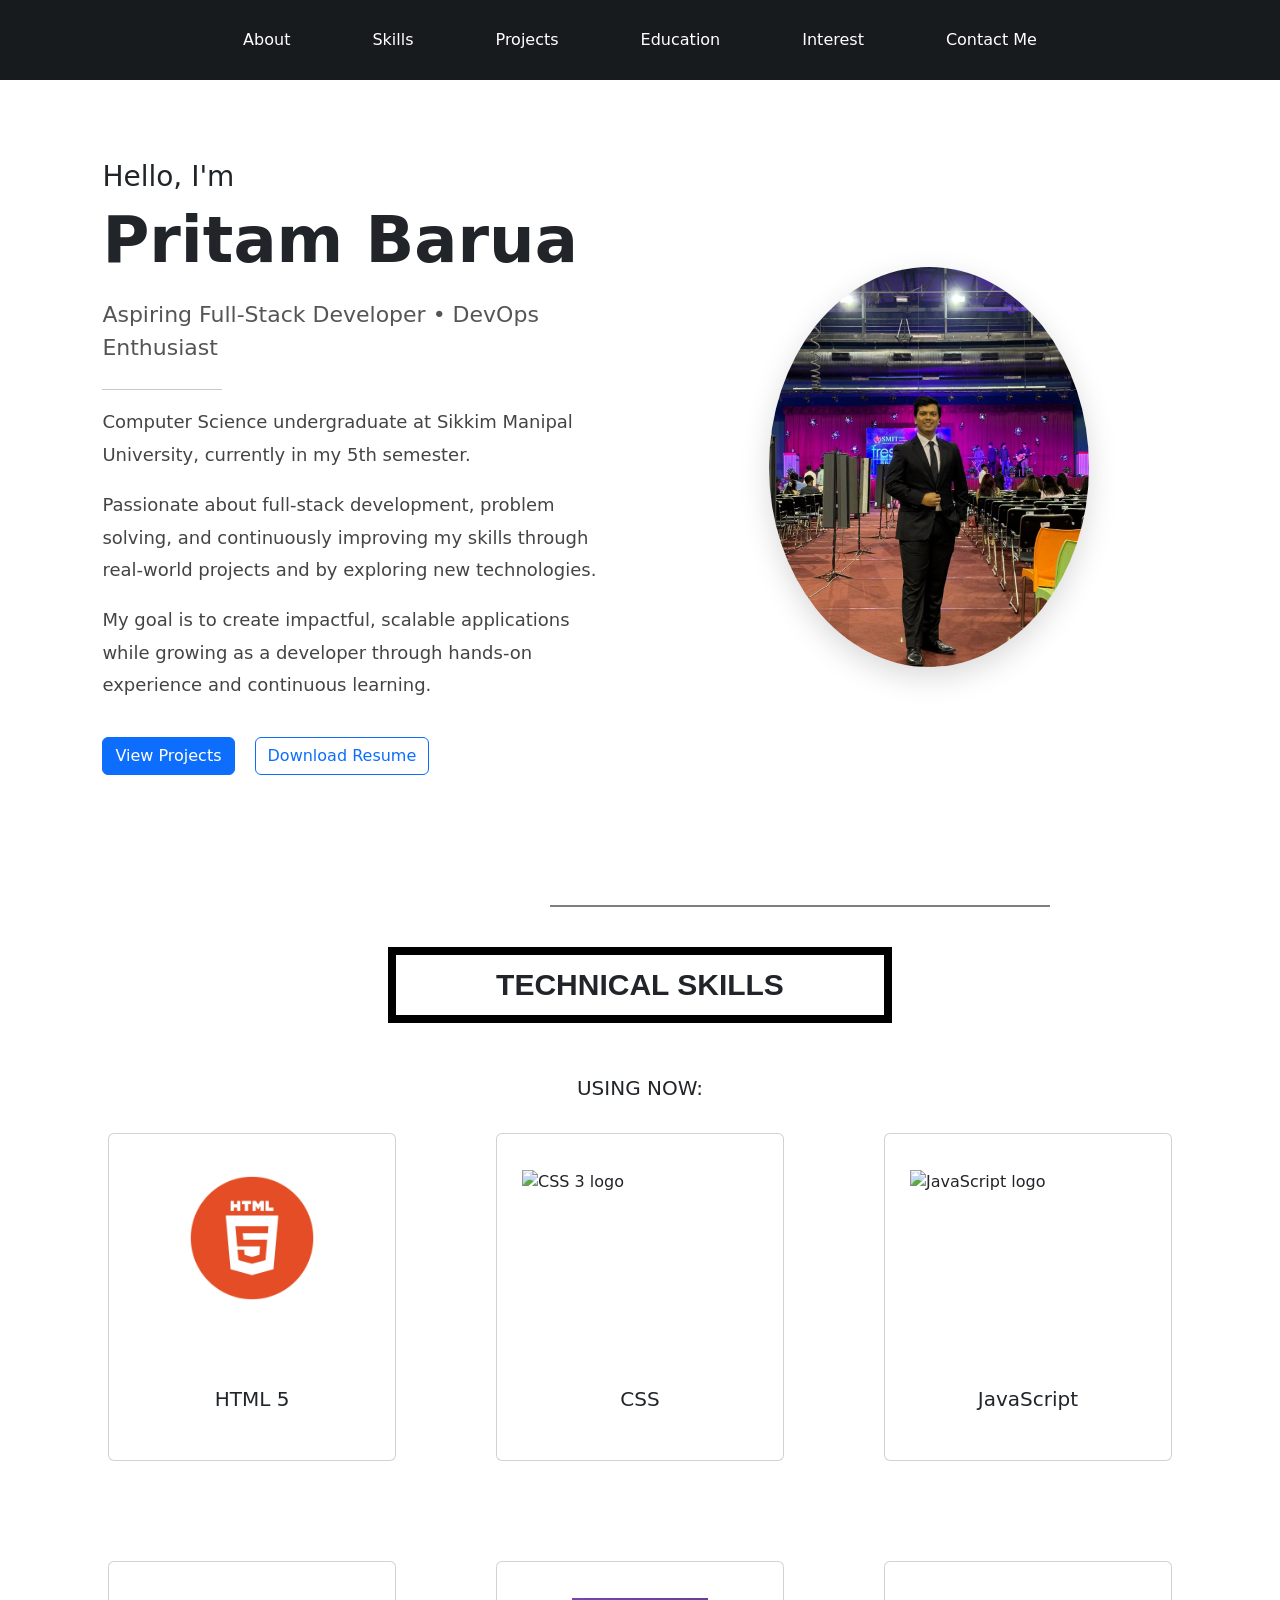
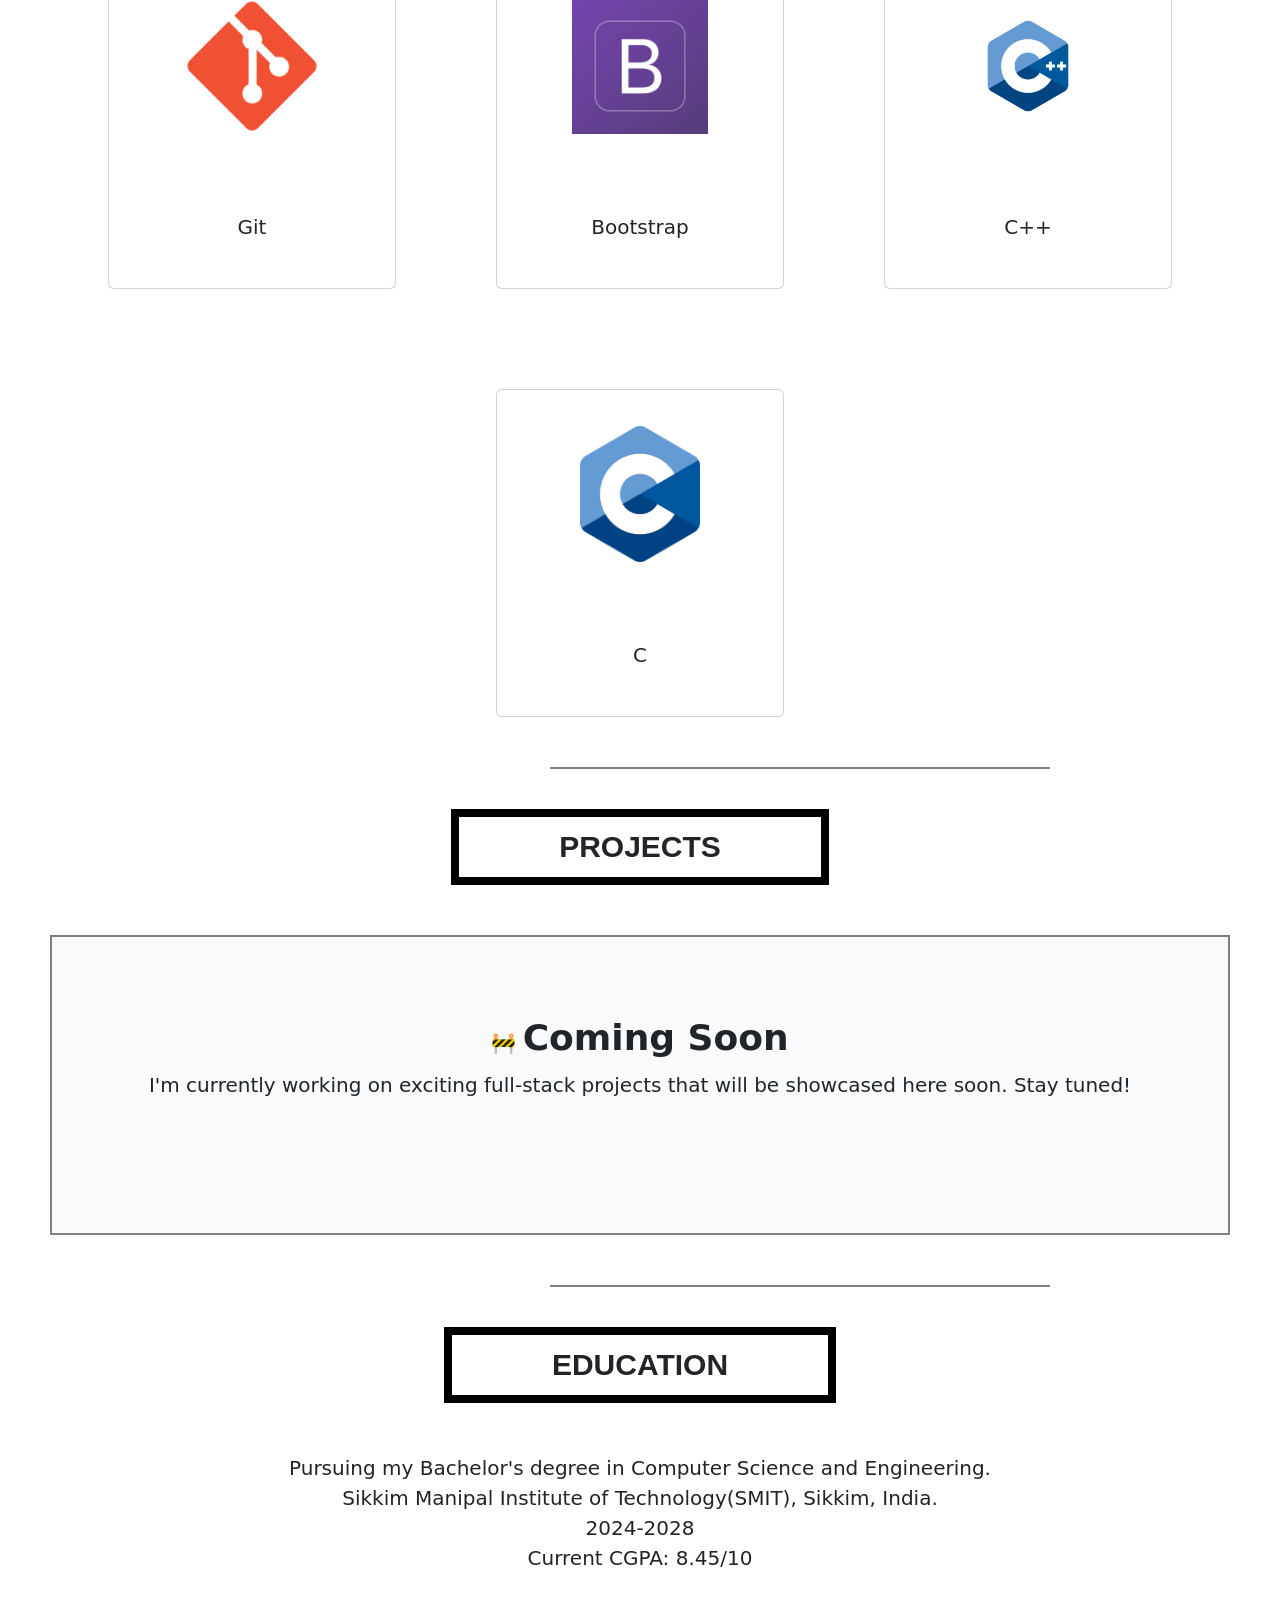
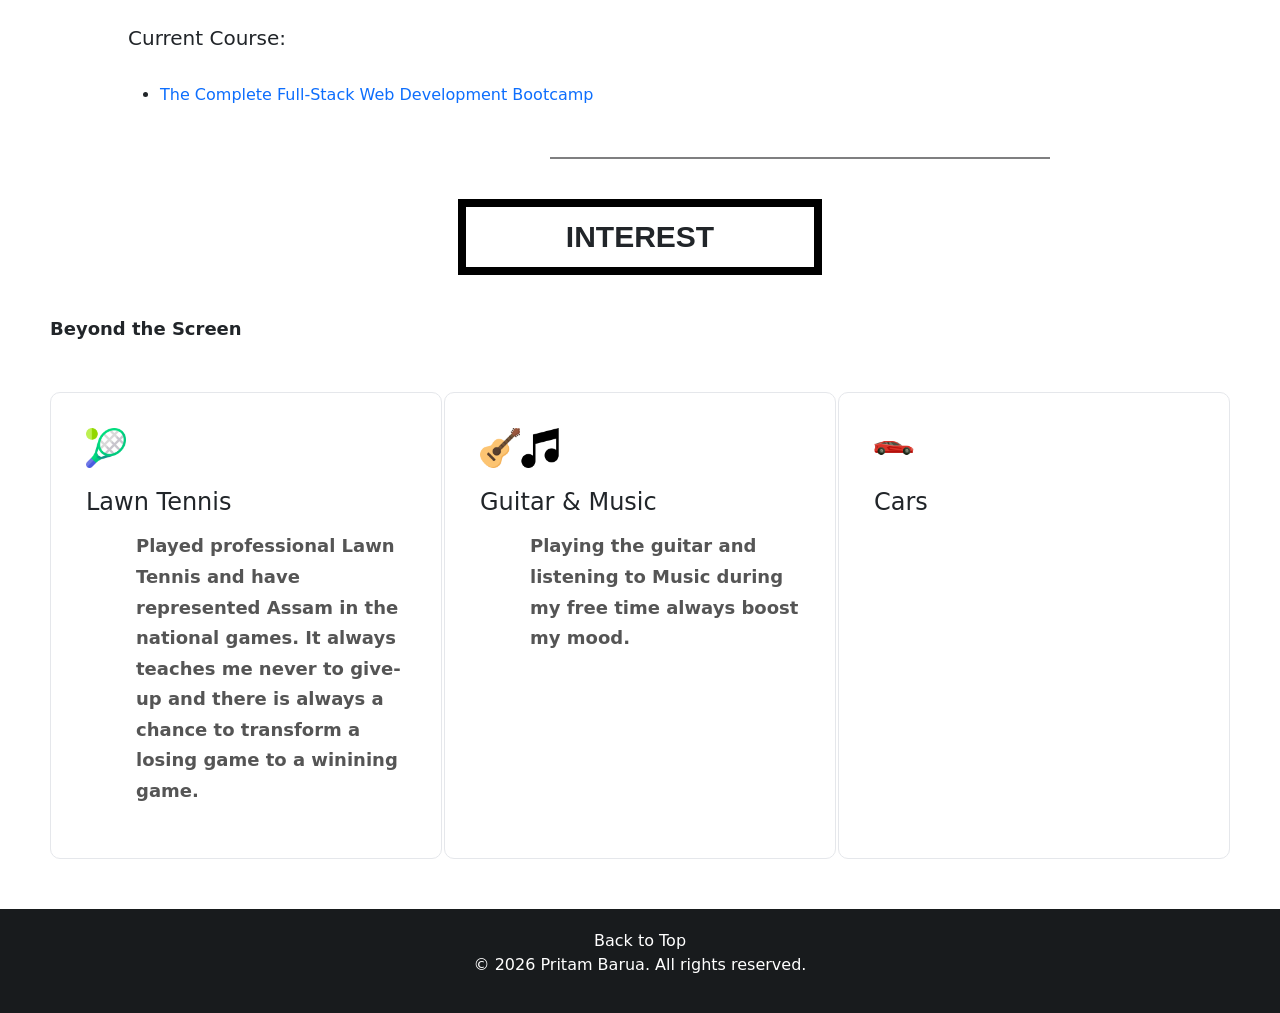
==== index.html @ 22ce8d12 "Add files via upload" ====
<!DOCTYPE html>
<html lang="en">
<head>
    <meta charset="UTF-8">
    <meta name="viewport" content="width=device-width, initial-scale=1.0">
    <title>Portfolio</title>
    <link rel="stylesheet" href="./style.css" />
     <link href="https://cdn.jsdelivr.net/npm/bootstrap@5.3.8/dist/css/bootstrap.min.css" rel="stylesheet" integrity="sha384-sRIl4kxILFvY47J16cr9ZwB07vP4J8+LH7qKQnuqkuIAvNWLzeN8tE5YBujZqJLB" crossorigin="anonymous">
</head>
<body>

    <div>
        <ul class="nav">
            <li class="nav-item">
                <a class="nav-link active" aria-current="page" href="#about">About</a>
            </li>
            <li class="nav-item">
                <a class="nav-link" href="#skills">Skills</a>
            </li>
            <li class="nav-item">
                <a class="nav-link" href="#projects">Projects</a>
            </li>
            <li class="nav-item">
                <a class="nav-link" href="#education">Education</a>
            </li>
            <li class="nav-item">
                <a class="nav-link" href="#connect">Interest</a>
            </li>
            <li class="nav-item">
                <a class="nav-link" href="#connect">Contact Me</a>
            </li>
        </ul>
    </div>
    
    <main>
        <section id="about">

    <div class="about-text">

        <h3>Hello, I'm</h3>

        <h1>Pritam Barua</h1>

        <p class="title">
            Aspiring Full-Stack Developer • DevOps Enthusiast
        </p>

        <hr>

        <p class="about-me">
            Computer Science undergraduate at Sikkim Manipal University,
            currently in my 5th semester.
        </p>

        <p class="about-me">
            Passionate about full-stack development, problem solving, and
            continuously improving my skills through real-world projects and
            by exploring new technologies.
        </p>

        <p class="about-me">
            My goal is to create impactful, scalable applications while growing
            as a developer through hands-on experience and continuous learning.
        </p>

        <div class="buttons">
            <a href="#projects" class="btn btn-primary">View Projects</a>

            <a href="./resume.pdf" class="btn btn-outline-primary" target="_blank">
                Download Resume
            </a>
        </div>

    </div>

    <div class="about-image">
        <img
            src="./IMG-20240831-WA0009.jpg"
            alt="Pritam Barua"
            class="image"
        />
    </div>

</section>

<hr class="hr2" />

<section id="skills">
    <h3>TECHNICAL SKILLS</h3>
    <p>USING NOW:</p>
    <div class="card-container">
        <div class="card" style="width: 18rem;">
            <img src="./logo-2582748_1280.png" class="card-img-top" alt="HTML 5 logo">
        <div class="card-body">
            <p class="card-text">HTML 5</p>
        </div>
        </div>

        <div class="card CSS" style="width: 18rem;">
            <img src="./CSS-Logo-2011.png" class="card-img-top" alt="CSS 3 logo">
        <div class="card-body">
            <p class="card-text">CSS</p>
        </div>
        </div>

        <div class="card" style="width: 18rem;">
            <img src="./Unofficial_JavaScript_logo_2.svg.webp" class="card-img-top" alt="JavaScript logo">
        <div class="card-body">
            <p class="card-text">JavaScript</p>
        </div>
        </div>

        <div class="card" style="width: 18rem;">
            <img src="./Git_icon.svg.webp" class="card-img-top" alt="Git logo">
        <div class="card-body">
            <p class="card-text">Git</p>
        </div>
        </div>

        <div class="card" style="width: 18rem;">
            <img src="./bootstrap-social-logo.png" class="card-img-top" alt="Bootstrap logo">
        <div class="card-body">
            <p class="card-text">Bootstrap</p>
        </div>
        </div>

        <div class="card" style="width: 18rem;">
            <img src="./C++-Logo.wine.png" class="card-img-top" alt="C++ logo">
        <div class="card-body">
            <p class="card-text">C++</p>
        </div>
        </div>
        
        <div class="card" style="width: 18rem;">
            <img src="./C_Logo.png" class="card-img-top" alt="C logo">
        <div class="card-body">
            <p class="card-text">C</p>
        </div>
        </div>
    </div>

    </div>
</section>

<hr class="hr2" />

<section id="projects">
    <h3>PROJECTS</h3>
    <div>
        <p class="coming-soon-text">
    🚧 <span class="coming-soon-title">Coming Soon</span><br>
    I'm currently working on exciting full-stack projects that will be showcased here soon. Stay tuned!
</p>
    </div>
            
</section>

<hr class="hr2" />

<section id="education">
    <h3>EDUCATION</h3>
        <p>Pursuing my Bachelor's degree in Computer Science and Engineering.<br/>
            Sikkim Manipal Institute of Technology(SMIT), Sikkim, India.<br/>
            2024-2028
            <br/>
            Current CGPA: 8.45/10
            </p>
    <div class="courses">
        <p>Current Course:</p>
    <ul>
        <li>
            <a href="https://www.udemy.com/share/101qYw3@6eVlmGWWaCOm3hpjkgnhPWy4SkP2SL-bn17D77a2O7j3T0GFAXAUr1m-60wmi2QVLg==/" target="_blank">
                The Complete Full-Stack Web Development Bootcamp
            </a>
        </li>
    </ul>
</div>
</section>

<hr class="hr2" />

<section id="interest">
            <h3>INTEREST</h3>
            <p>Beyond the Screen</p>
           <section id="interests">

    <div class="interest-grid">

        <div class="interest-card">
            <img src="./tennis.png" alt="Lawn Tennis">
            <h4>Lawn Tennis<h4>
            <p>
                Played professional Lawn Tennis and have represented Assam in the national games.
                It always teaches me never to give-up and there is always a chance to transform a losing game to a winining game.
            </p>
        </div>

        <div class="interest-card">
            <img src="./guitar.png " alt="Guitar"><img src="./musical-note.png" alt="music">
            <h4>Guitar & Music</h4>
            <p>
                Playing the guitar and listening to Music during my free time always boost my mood.
            </p>
        </div>

        <div class="interest-card">
            <img src="./sport-car.png" alt="Cars">
            <h4>Cars</h4>
            <p>
                
            </p>
        </div>
    </div>
</section> 

        <!-- section id="connect">
            <h3>Connect</h3>
            <p>Add your social links or contact details here.</p>
        </section> -->
</main>

<footer>
    <a class="nav-link active" aria-current="page" href="#about">Back to Top</a>
    <p>&copy; 2026 Pritam Barua. All rights reserved.</p>
</footer>
</body>
</html>
---- style.css ----
.nav{
    display:flex;
    justify-content:center;
    gap:50px;
    padding:20px 0;
    background:#181b1d;
}

a{
    color: white;
}

body{
    font-family: "Inter", sans-serif;
    background:#e6ecf3;
}

#about{
    display:flex;
    justify-content:space-between;
    align-items:center;
    gap:80px;
    padding:80px 8%;
}

.nav .nav-link,
.nav .nav-link.active,
.nav .nav-link:hover{
    color: #fff !important;
}

.about-text{
    flex:1;
}

.about-text h2{
    font-size:42px;
    font-weight:400;
    margin-bottom:0;
}

.about-text h1{
    font-size:64px;
    font-weight:700;
    margin-bottom:20px;
}

.title{
    font-size:22px;
    color:#555;
    margin-bottom:25px;
}

.about-me{
    font-size:18px;
    line-height:1.8;
    color:#444;
    max-width:650px;
    margin-bottom:18px;
}

hr{
    width:120px;
    border:2px solid #0d6efd;
    opacity:1;
    margin-bottom:30px;
}

.about-image{
    flex:1;
    display:flex;
    justify-content:center;
    height: 400px;
    width: 400px;
}

.image{
    width:320px;
    aspect-ratio:1;
    border-radius:50%;
    object-fit:cover;
    box-shadow:0 10px 30px rgba(0,0,0,.15);
}

.buttons{
    margin-top:35px;
    display:flex;
    gap:20px;
}

html{
    scroll-behavior:smooth;
}

.card-container{
    display: flex;
    flex-wrap: wrap;
    gap: 100px;
    height: auto;
    justify-content: center;
    align-items: flex-start;
    border: none;
}

.card-text{
    justify-content: center;
    text-align: center;
    
}

#skills H3{
    display: block;
    width: fit-content;
    margin: 40px auto;
    padding: 12px 100px;
    text-align: center;
    font-weight: bold;
    font-size: 30px;
    border: 8px solid black;
    font-family: "Inter", sans-serif;
}

#skills p{
    text-align: center;
    font-size: 20px;
    margin-bottom: 30px;
    margin-top: 50px;
}

.card .card-img-top{
    width: 260px;
    height: 160px;
    object-fit: contain;
    display: block;
    margin: 24px auto 0;
    padding: 12px;
    box-sizing: border-box;
    background: #fff;
}

.hr2{
    width:500px;
    border:1px solid #000103;
    opacity:0.5;
    margin-bottom:30px;
    margin-left: 550px;
    margin-top: 50px
}

#projects H3{
     display: block;
    width: fit-content;
    margin: 40px auto;
    padding: 12px 100px;
    text-align: center;
    font-weight: bold;
    font-size: 30px;
    border: 8px solid black;
    font-family: "Inter", sans-serif;
}

#projects div{
    border: 2px solid grey;
    height: 300px;
    margin: 50px;
    background-color: #F8FAFC ;
}

.coming-soon-text{
    font-size: 20px;
    text-align: center;
    line-height: 1.7;
    margin-top: 70px;
}

.coming-soon-title{
    font-size: 36px;
    font-weight: 700;
    margin-bottom: 20px;
}

#education H3{
    display: block;
    width: fit-content;
    margin: 40px auto;
    padding: 12px 100px;
    text-align: center;
    font-weight: bold;
    font-size: 30px;
    border: 8px solid black;
    font-family: "Inter", sans-serif;
}

#education p{
    text-align: center;
    font-size: 20px;
    margin-bottom: 30px;
    margin-top: 50px;
}

#education .courses>p{
    text-align: left;
    font-size: 20px;
    margin-bottom: 30px;
    margin-top: 50px;
}

#education >.courses{
    text-align: left;
    margin-left: 10%;
}

.courses a{
    text-decoration: none;
    color: #0d6efd;
}

.courses a:hover{
    text-decoration: underline;
}

footer{
    text-align: center;
    padding: 20px 0;
    background: #181b1d;
    color: white;
}

#interest H3{
    display: block;
    width: fit-content;
    margin: 40px auto;
    padding: 12px 100px;
    text-align: center;
    font-weight: bold;
    font-size: 30px;
    border: 8px solid black;
    font-family: "Inter", sans-serif;
}

#interest p{
    text-align: left;
    margin-left: 50px;;
    font-size: large;
    font-weight: bold;
}
.interest-grid{

    display:grid;

    grid-template-columns:repeat(3,1fr);

    gap:2px;

    margin: 50px 50px;

}

.interest-card{

    padding:35px;

    border:1px solid #e5e7eb;

    transition:.3s;

    background:white;
    border-radius: 10px;

}

.interest-card:hover{

    transform:translateY(-5px);

    box-shadow:0 10px 25px rgba(0,0,0,.08);

}

.interest-card img{

    width:40px;

    height:40px;

    margin-bottom:20px;

}

.interest-card h4{

    font-size:24px;

    margin-bottom:15px;

}

.interest-card p{

    line-height:1.7;
    color:#555;
    margin-left: ;

}

footer a:hover{
    text-decoration: underline;
}

.arrow{
    width:40px;
    height:20px;
    margin-bottom:20px;
    color: white
}
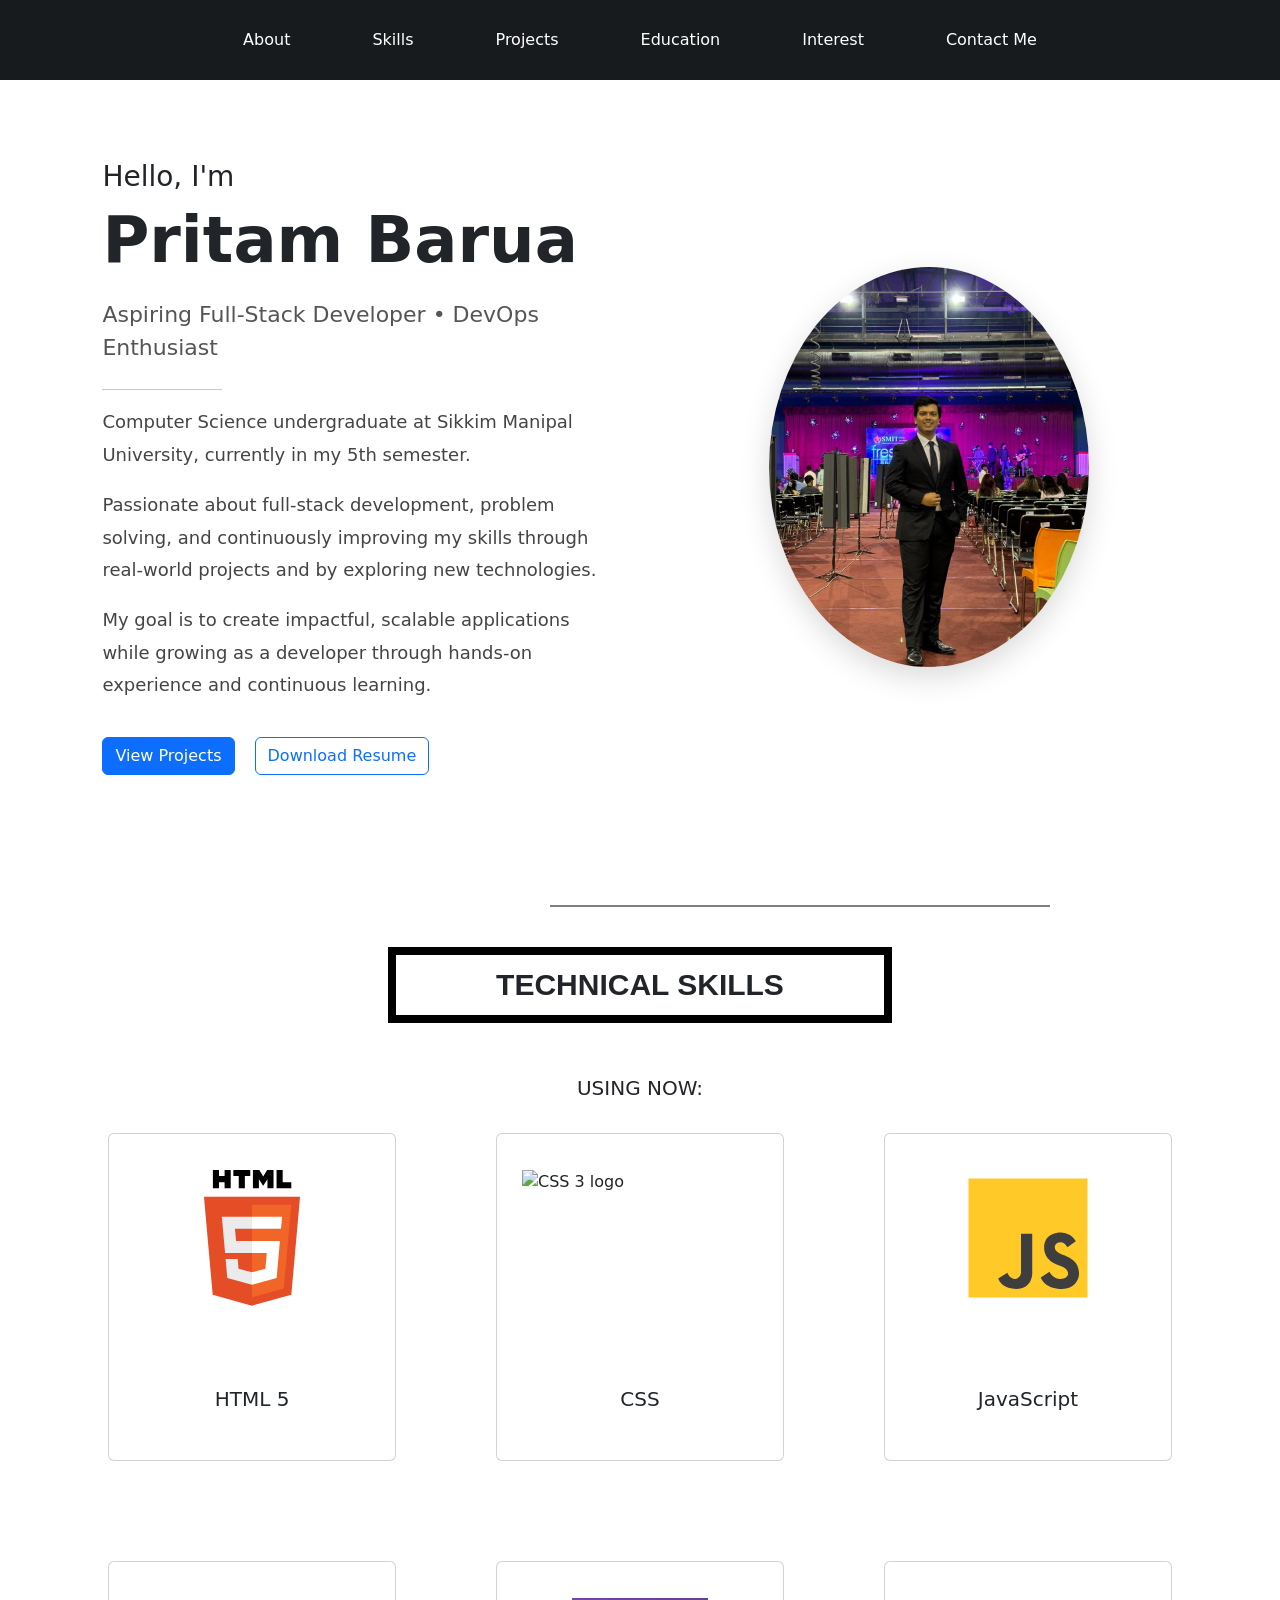
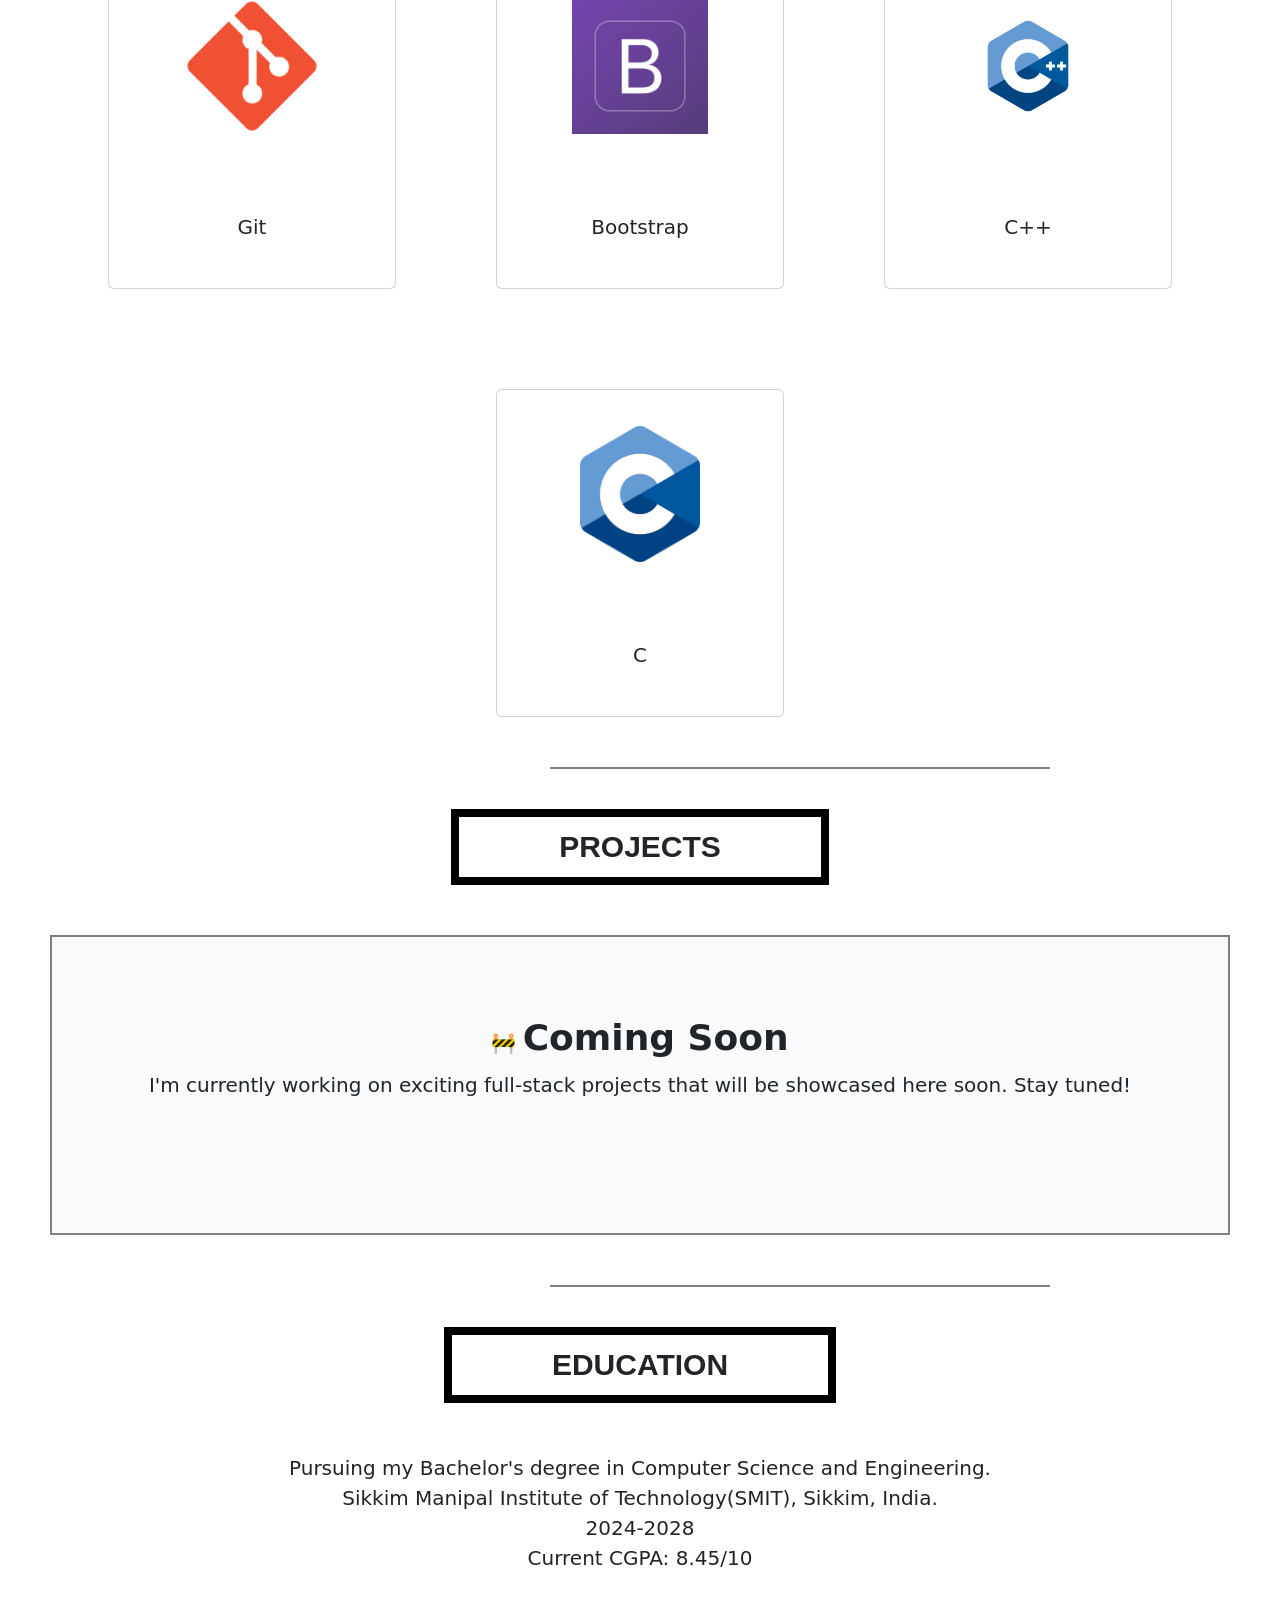
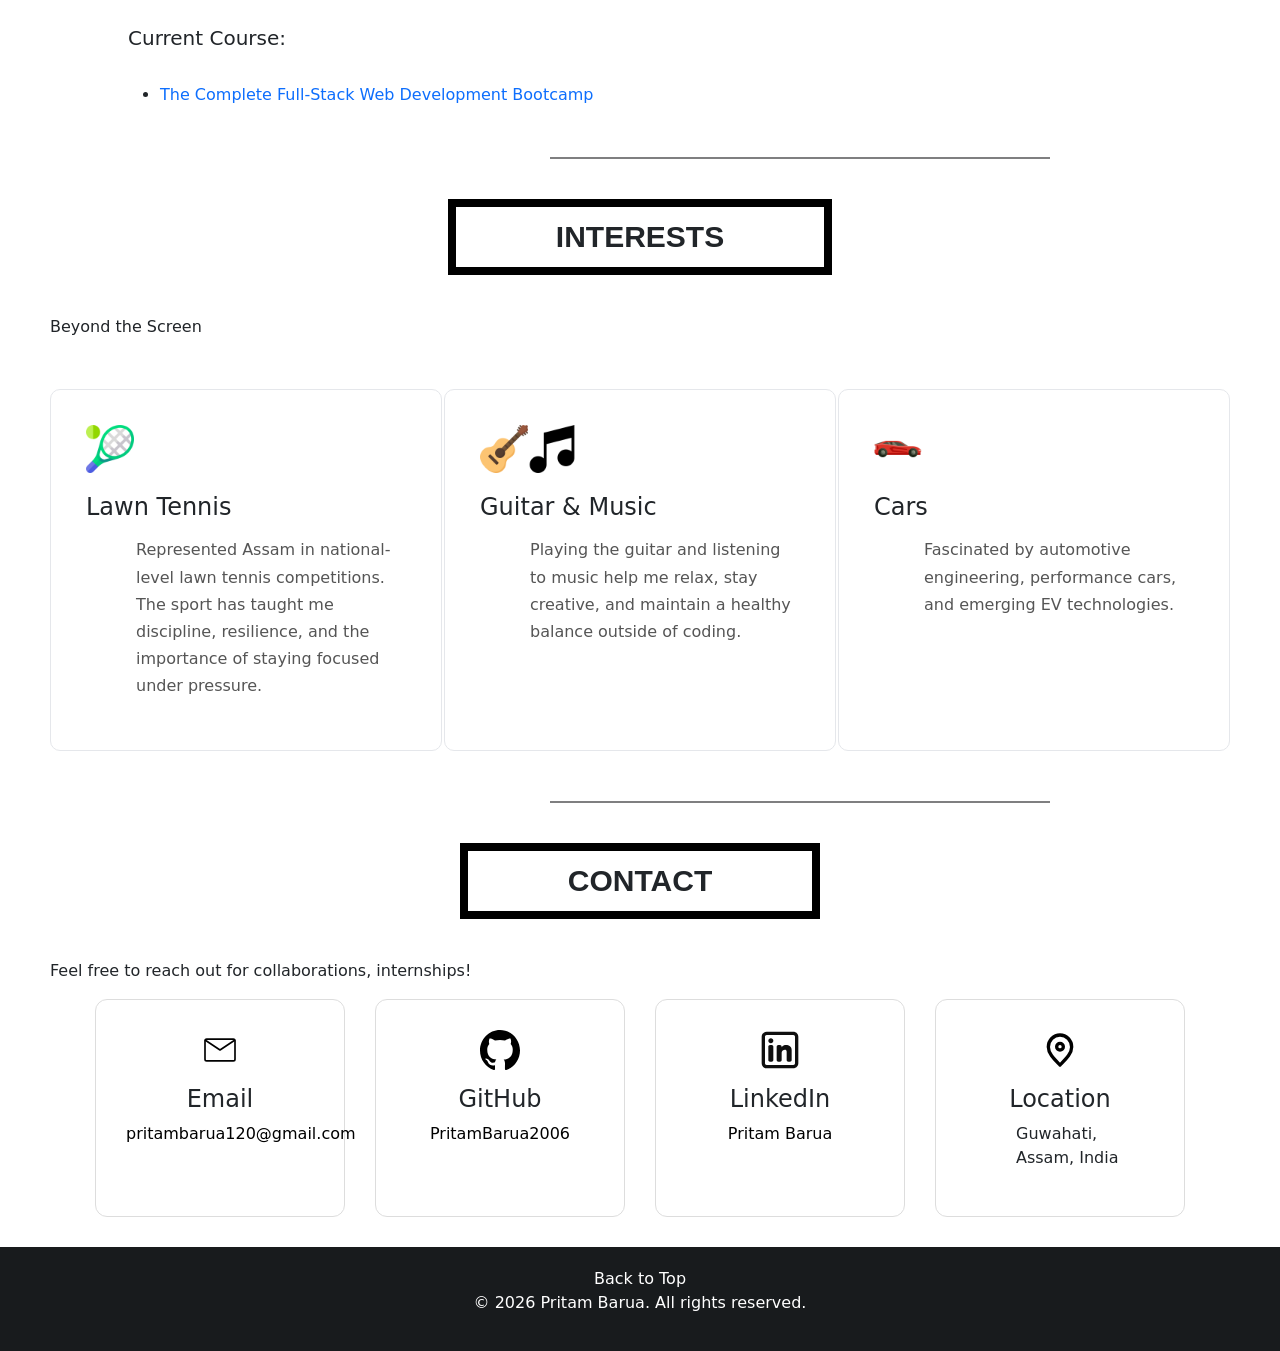
==== commit 5493638f: "Add files via upload" ====
--- a/index.html
+++ b/index.html
@@ -24,10 +24,10 @@
                 <a class="nav-link" href="#education">Education</a>
             </li>
             <li class="nav-item">
-                <a class="nav-link" href="#connect">Interest</a>
-            </li>
-            <li class="nav-item">
-                <a class="nav-link" href="#connect">Contact Me</a>
+                <a class="nav-link" href="#interest">Interest</a>
+            </li>
+            <li class="nav-item">
+                <a class="nav-link" href="#contact">Contact Me</a>
             </li>
         </ul>
     </div>
@@ -90,7 +90,7 @@
     <p>USING NOW:</p>
     <div class="card-container">
         <div class="card" style="width: 18rem;">
-            <img src="./logo-2582748_1280.png" class="card-img-top" alt="HTML 5 logo">
+            <img src="./html-5-logo-svgrepo-com.svg" class="card-img-top" alt="HTML 5 logo">
         <div class="card-body">
             <p class="card-text">HTML 5</p>
         </div>
@@ -104,7 +104,7 @@
         </div>
 
         <div class="card" style="width: 18rem;">
-            <img src="./Unofficial_JavaScript_logo_2.svg.webp" class="card-img-top" alt="JavaScript logo">
+            <img src="./js-svgrepo-com.svg" class="card-img-top" alt="JavaScript logo">
         <div class="card-body">
             <p class="card-text">JavaScript</p>
         </div>
@@ -180,7 +180,7 @@
 <hr class="hr2" />
 
 <section id="interest">
-            <h3>INTEREST</h3>
+            <h3>INTERESTS</h3>
             <p>Beyond the Screen</p>
            <section id="interests">
 
@@ -190,8 +190,7 @@
             <img src="./tennis.png" alt="Lawn Tennis">
             <h4>Lawn Tennis<h4>
             <p>
-                Played professional Lawn Tennis and have represented Assam in the national games.
-                It always teaches me never to give-up and there is always a chance to transform a losing game to a winining game.
+                Represented Assam in national-level lawn tennis competitions. The sport has taught me discipline, resilience, and the importance of staying focused under pressure.
             </p>
         </div>
 
@@ -199,7 +198,7 @@
             <img src="./guitar.png " alt="Guitar"><img src="./musical-note.png" alt="music">
             <h4>Guitar & Music</h4>
             <p>
-                Playing the guitar and listening to Music during my free time always boost my mood.
+                Playing the guitar and listening to music help me relax, stay creative, and maintain a healthy balance outside of coding.
             </p>
         </div>
 
@@ -207,16 +206,51 @@
             <img src="./sport-car.png" alt="Cars">
             <h4>Cars</h4>
             <p>
-                
+                Fascinated by automotive engineering, performance cars, and emerging EV technologies.
             </p>
         </div>
     </div>
 </section> 
 
-        <!-- section id="connect">
-            <h3>Connect</h3>
-            <p>Add your social links or contact details here.</p>
-        </section> -->
+<hr class="hr2" />
+
+<section id="contact">
+    <h3>CONTACT</h3>
+        <p class="contact-subtitle">
+            Feel free to reach out for collaborations,
+            internships!
+        </p>
+
+    <div class="contact-container">
+    <div class="contact-card">
+        <img src="./envelope-closed-svgrepo-com.svg" alt="Email">
+        <h4>Email</h4>
+        <a href="mailto:pritambarua120@gmail.com" target="_blank">
+            pritambarua120@gmail.com
+        </a>
+    </div>
+    <div class="contact-card">
+        <img src="./github-142-svgrepo-com.svg" alt="GitHub" >
+        <h4>GitHub</h4>
+        <a href="https://github.com/dashboard" target="_blank">
+            PritamBarua2006
+        </a>
+        </div>
+        <div class="contact-card">
+            <img src="./linkedin-svgrepo-com.svg" alt="LinkedIn">
+            <h4>LinkedIn</h4>
+            <a href="https://www.linkedin.com/in/pritam-barua-83381231a/" target="_blank">
+                Pritam Barua
+            </a>
+        </div>
+
+        <div class="contact-card">
+            <img src="./location-pin-alt-1-svgrepo-com.svg" alt="LinkedIn" >
+            <h4>Location</h4>
+            <p>Guwahati, Assam, India</p>
+        </div>
+    </div>
+</section>
 </main>
 
 <footer>
--- a/style.css
+++ b/style.css
@@ -241,8 +241,7 @@
 #interest p{
     text-align: left;
     margin-left: 50px;;
-    font-size: large;
-    font-weight: bold;
+    font-size: medium;
 }
 .interest-grid{
 
@@ -279,9 +278,9 @@
 
 .interest-card img{
 
-    width:40px;
-
-    height:40px;
+    width:48px;
+
+    height:48px;
 
     margin-bottom:20px;
 
@@ -297,10 +296,45 @@
 
 .interest-card p{
 
+    font-weight: 400;
     line-height:1.7;
     color:#555;
-    margin-left: ;
-
+}
+
+.contact-container{
+    display: flex;
+    justify-content: center;
+    gap: 30px;
+    flex-wrap: wrap;
+}
+
+.contact-card{
+    width: 250px;
+    padding: 30px;
+    border: 1px solid #ddd;
+    border-radius: 12px;
+    text-align: center;
+    transition: 0.3s ease;
+    margin-bottom: 30px;
+}
+
+.contact-card a{
+    color: black;
+    text-decoration: none;
+}
+
+.contact-card a:hover{
+    text-decoration: underline;
+}
+
+.contact-card:hover{
+    transform: translateY(-6px);
+    box-shadow: 0 10px 25px rgba(0,0,0,0.08);
+}
+
+.contact-card img{
+    width: 40px;
+    margin-bottom: 15px;
 }
 
 footer a:hover{
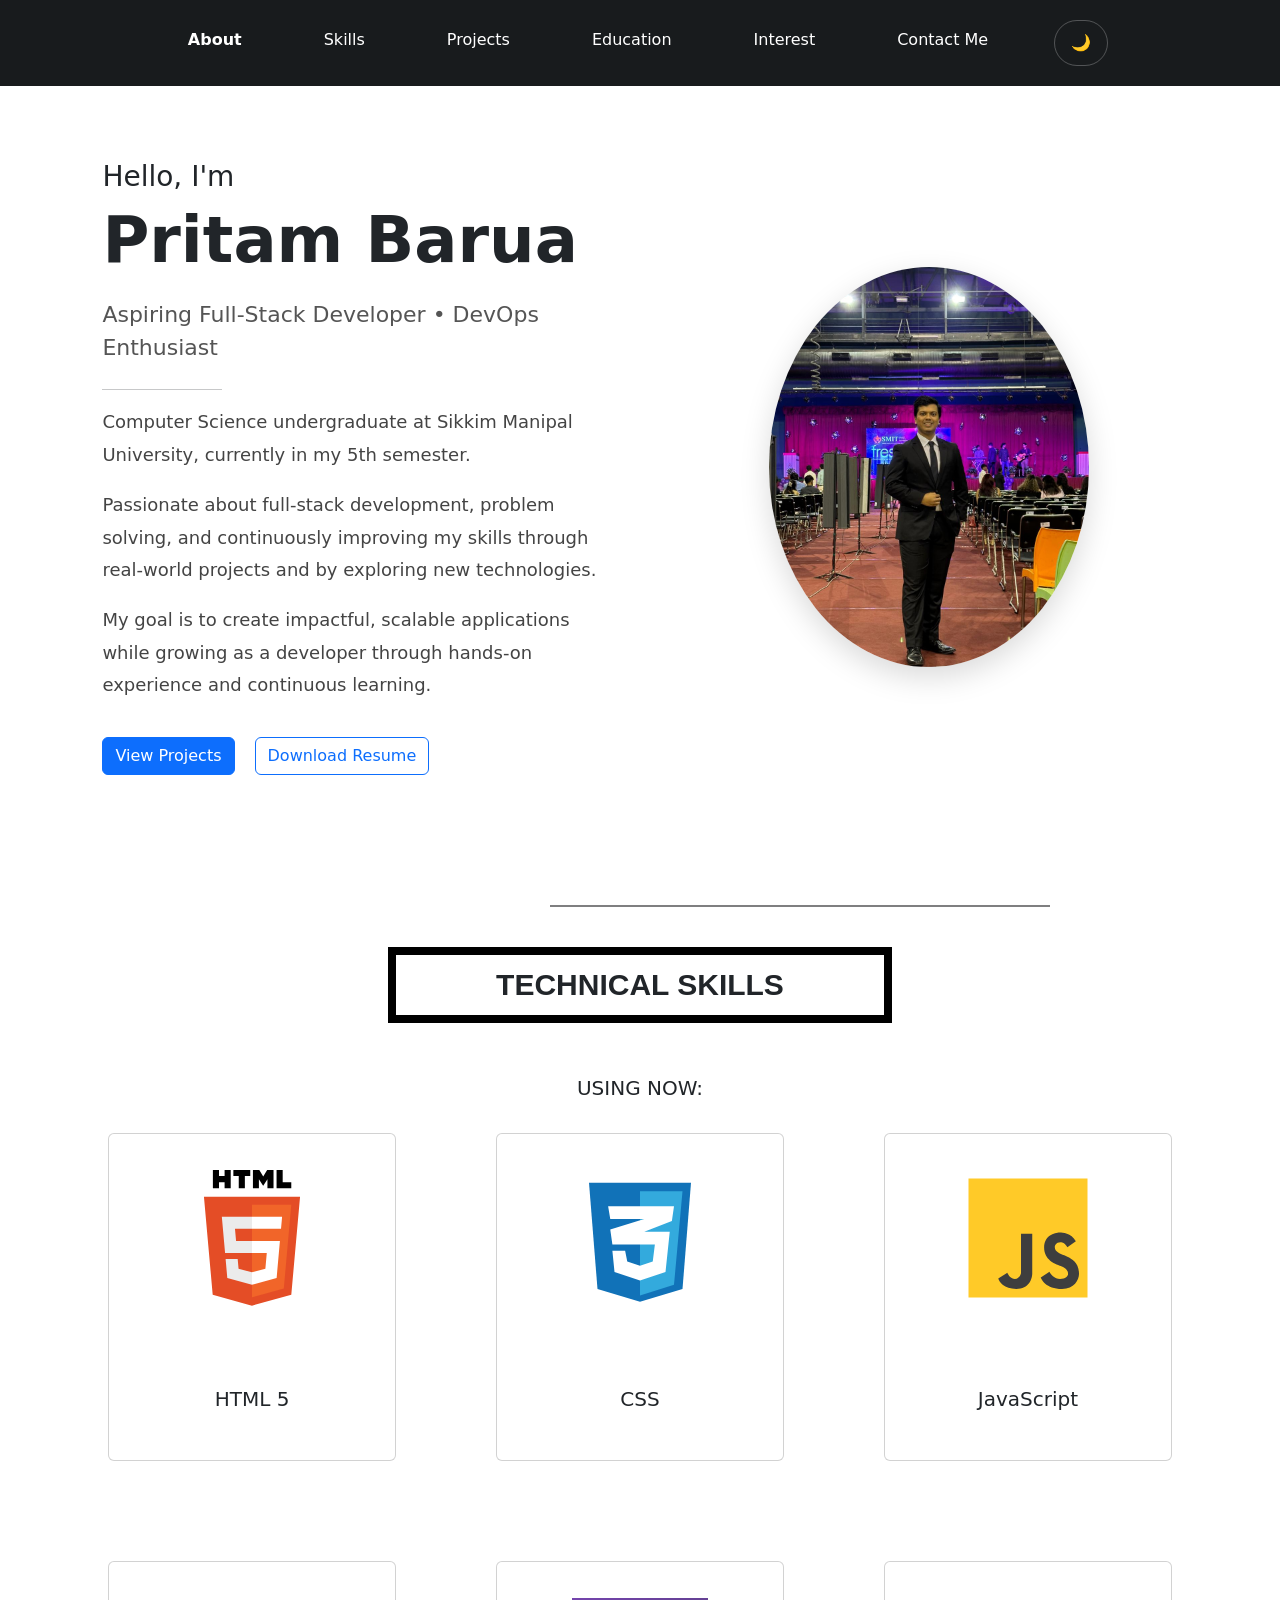
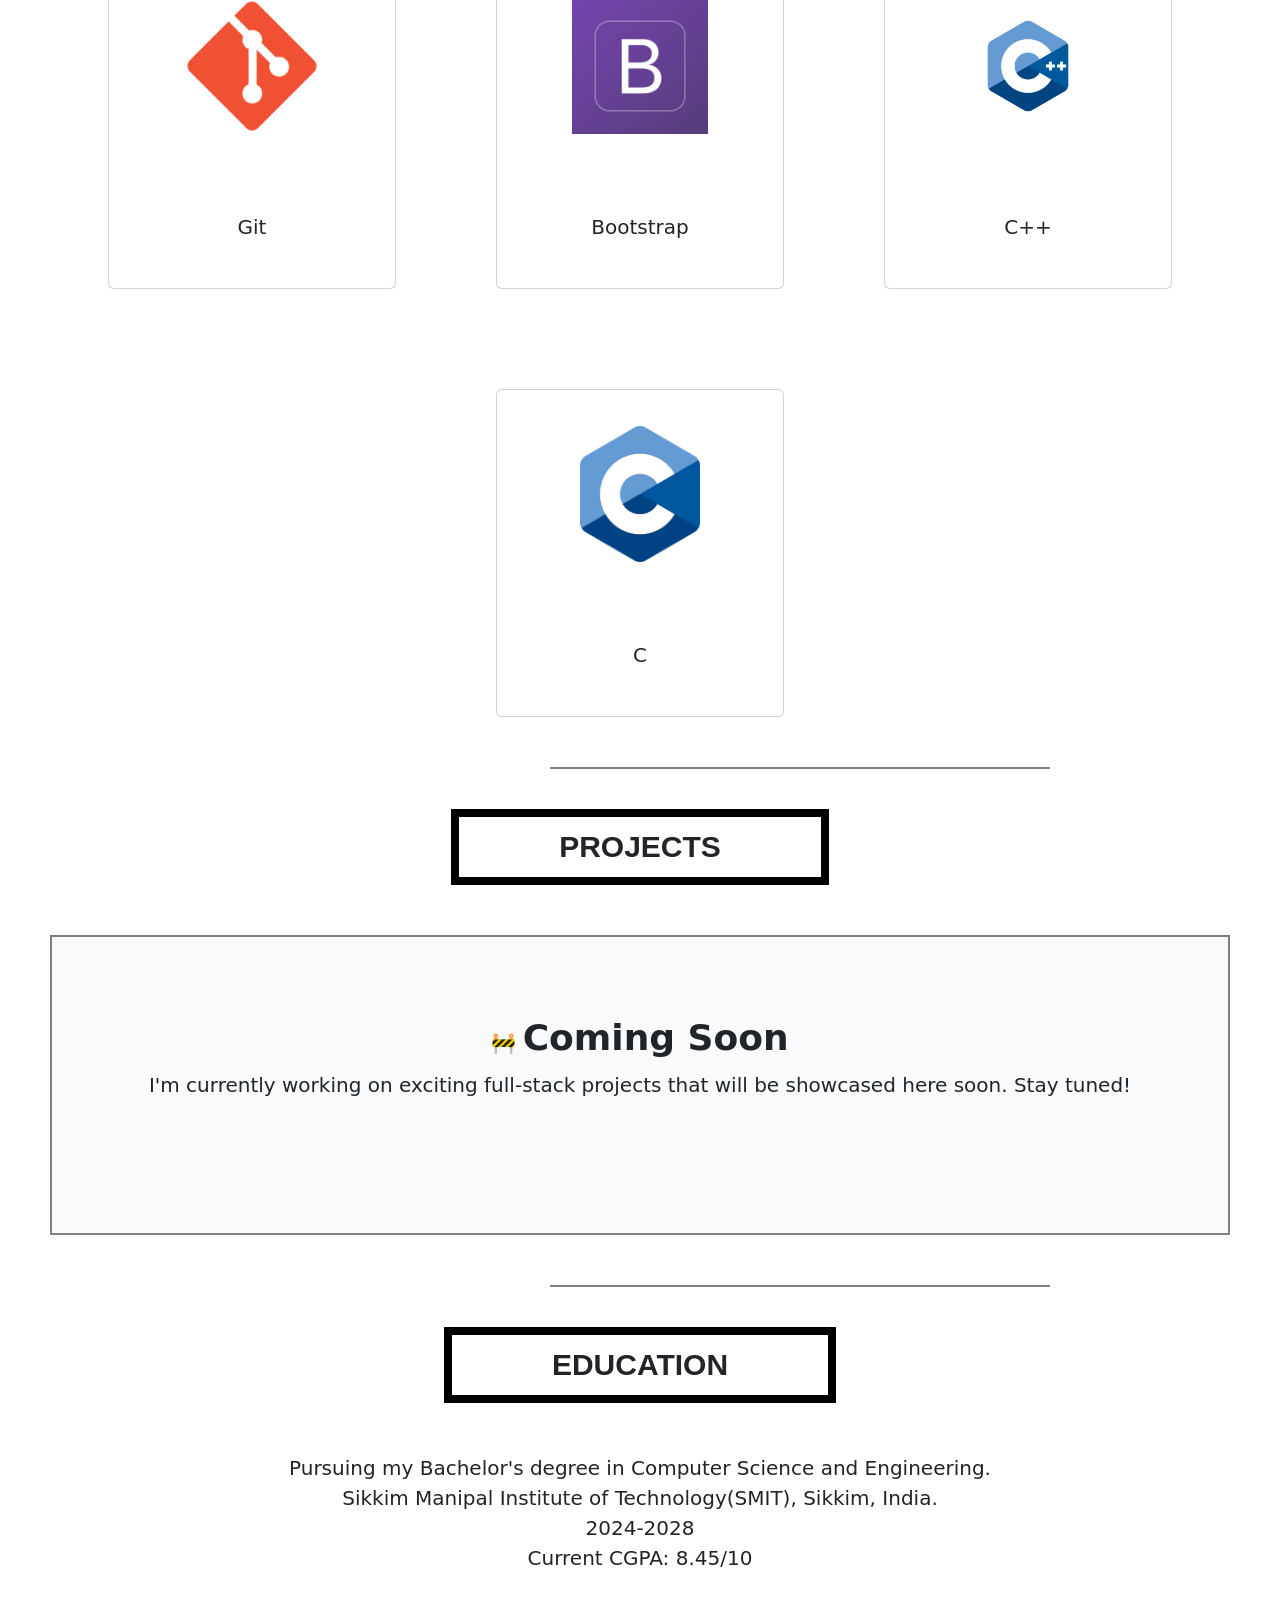
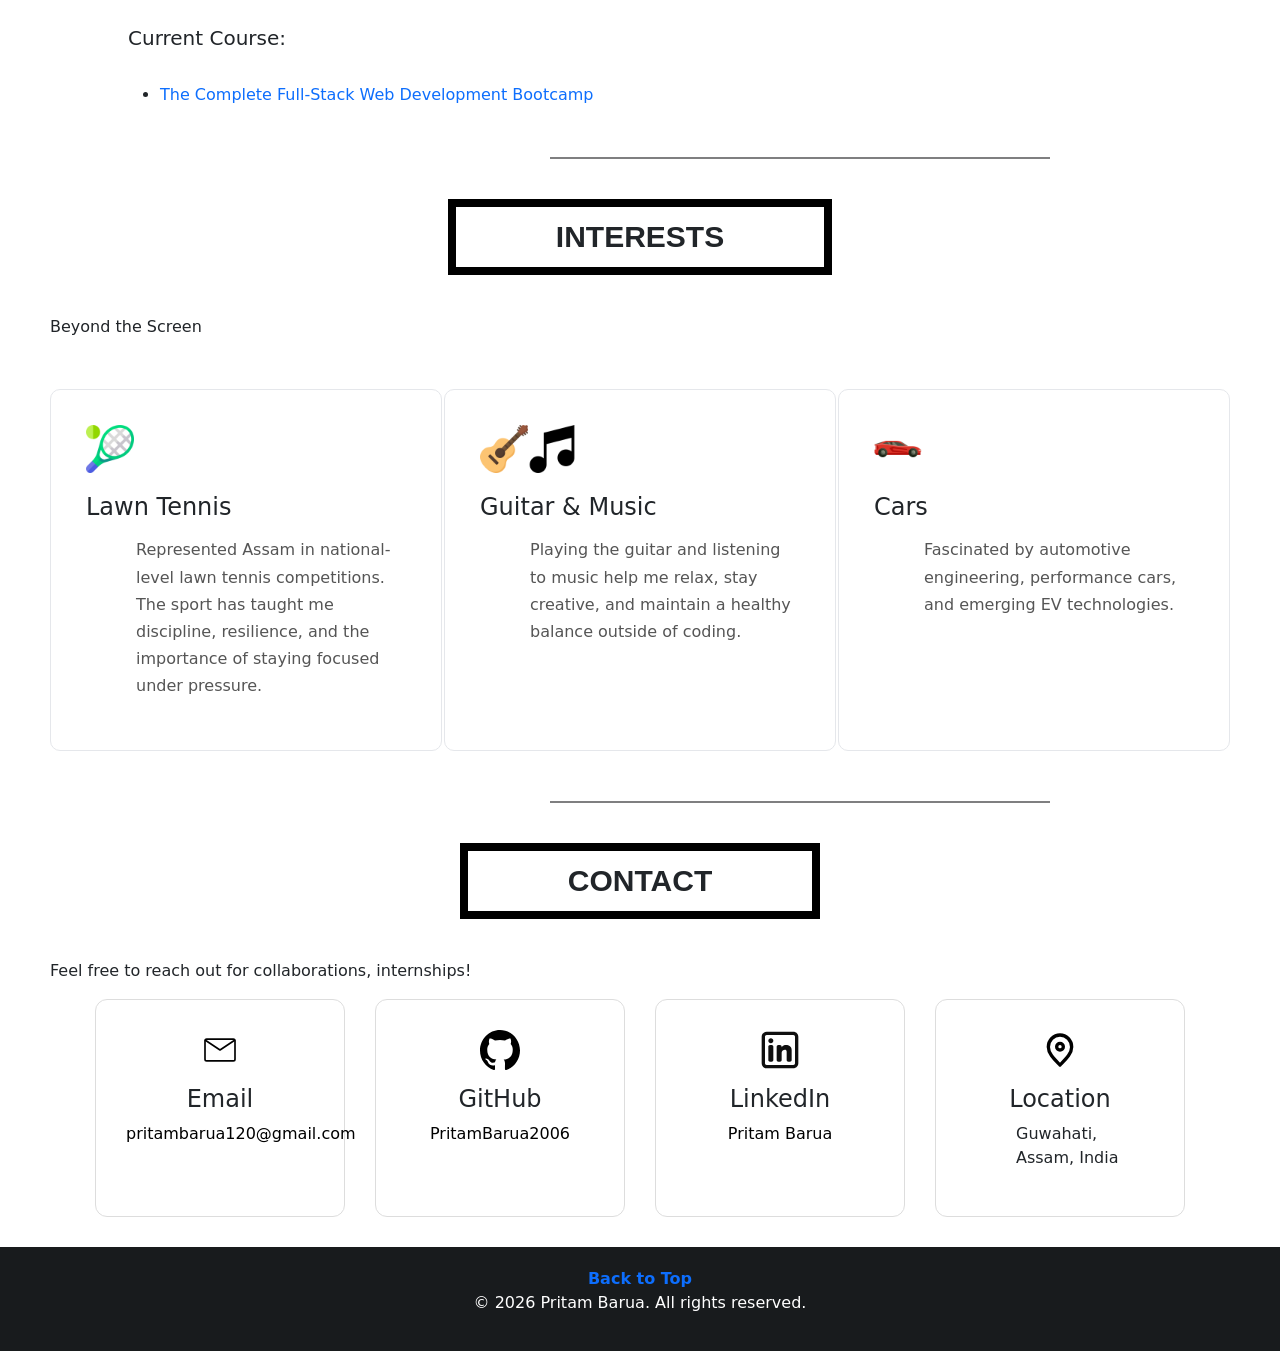
==== commit b06148c1: "Add files via upload" ====
--- a/index.html
+++ b/index.html
@@ -3,8 +3,9 @@
 <head>
     <meta charset="UTF-8">
     <meta name="viewport" content="width=device-width, initial-scale=1.0">
-    <title>Portfolio</title>
+    <title>Pritam Barua | Portfolio</title>
     <link rel="stylesheet" href="./style.css" />
+    <link rel="stylesheet" href="./style1.css" />
      <link href="https://cdn.jsdelivr.net/npm/bootstrap@5.3.8/dist/css/bootstrap.min.css" rel="stylesheet" integrity="sha384-sRIl4kxILFvY47J16cr9ZwB07vP4J8+LH7qKQnuqkuIAvNWLzeN8tE5YBujZqJLB" crossorigin="anonymous">
 </head>
 <body>
@@ -29,11 +30,18 @@
             <li class="nav-item">
                 <a class="nav-link" href="#contact">Contact Me</a>
             </li>
+            <li> 
+                <button id="theme-toggle">
+                    🌙
+                </button>
+            </li>
         </ul>
+       
+        
     </div>
     
     <main>
-        <section id="about">
+        <section id="about" data-aos="fade-up">
 
     <div class="about-text">
 
@@ -85,7 +93,7 @@
 
 <hr class="hr2" />
 
-<section id="skills">
+<section id="skills" data-aos="fade-up">
     <h3>TECHNICAL SKILLS</h3>
     <p>USING NOW:</p>
     <div class="card-container">
@@ -97,7 +105,7 @@
         </div>
 
         <div class="card CSS" style="width: 18rem;">
-            <img src="./CSS-Logo-2011.png" class="card-img-top" alt="CSS 3 logo">
+            <img src="./css-3-svgrepo-com.svg" class="card-img-top" alt="CSS 3 logo">
         <div class="card-body">
             <p class="card-text">CSS</p>
         </div>
@@ -144,7 +152,7 @@
 
 <hr class="hr2" />
 
-<section id="projects">
+<section id="projects" data-aos="fade-up">
     <h3>PROJECTS</h3>
     <div>
         <p class="coming-soon-text">
@@ -179,7 +187,7 @@
 
 <hr class="hr2" />
 
-<section id="interest">
+<section id="interest" data-aos="fade-up">
             <h3>INTERESTS</h3>
             <p>Beyond the Screen</p>
            <section id="interests">
@@ -214,7 +222,7 @@
 
 <hr class="hr2" />
 
-<section id="contact">
+<section id="contact" data-aos="fade-up">
     <h3>CONTACT</h3>
         <p class="contact-subtitle">
             Feel free to reach out for collaborations,
@@ -257,5 +265,7 @@
     <a class="nav-link active" aria-current="page" href="#about">Back to Top</a>
     <p>&copy; 2026 Pritam Barua. All rights reserved.</p>
 </footer>
+
+<script src="./index.js"></script>
 </body>
 </html>
--- a/style.css
+++ b/style.css
@@ -1,10 +1,61 @@
 .nav{
-    display:flex;
-    justify-content:center;
-    gap:50px;
-    padding:20px 0;
-    background:#181b1d;
-}
+    display: flex;
+    justify-content: center;
+    gap: 50px;
+    padding: 20px 0;
+    background: #181b1d;
+
+    position: fixed;
+    top: 0;
+    left: 0;
+    width: 100%;
+
+    z-index: 1000;
+}
+
+body{
+    padding-top: 80px;   /* Adjust if your navbar is taller or shorter */
+}
+
+.nav > li{
+    list-style: none;
+}
+
+.nav > li > button#theme-toggle{
+    display: inline-flex;
+    align-items: center;
+    gap: 8px;
+    padding: 10px 16px;
+    border: 1px solid rgba(255, 255, 255, 0.25);
+    border-radius: 999px;
+    background: transparent;
+    color: #fff;
+    font: inherit;
+    cursor: pointer;
+    transition: background-color 0.2s ease, border-color 0.2s ease, transform 0.2s ease;
+}
+
+.nav > li > button#theme-toggle:hover{
+    background: rgba(255, 255, 255, 0.08);
+    border-color: rgba(255, 255, 255, 0.45);
+    transform: translateY(-1px);
+}
+
+.nav > li > button#theme-toggle p{
+    margin: 0;
+    font-size: 0.95rem;
+    line-height: 1;
+}
+
+.nav-link.active{
+
+    color:#0d6efd;
+
+    font-weight:bold;
+
+}
+
+
 
 a{
     color: white;
@@ -347,6 +398,3 @@
     margin-bottom:20px;
     color: white
 }
-
-
-
--- a/style1.css
+++ b/style1.css
@@ -0,0 +1,66 @@
+body.dark{
+    background:#121212;
+    color:white;
+}
+
+body.dark h1,
+body.dark h2,
+body.dark h3,
+body.dark h4,
+body.dark p,
+body.dark li{
+    color:white;
+}
+
+body.dark .card,
+body.dark .interest-card,
+body.dark .contact-card{
+    background:#1e1e1e;
+    color:white;
+    border:1px solid #444;
+}
+
+body.dark #projects div{
+    background:#1e1e1e;
+    border-color:#555;
+}
+
+body.dark .nav{
+    background:#0d1117;
+}
+
+body.dark footer{
+    background:white}
+
+body.dark .hr2{
+    border-color:#666;
+}
+
+body.dark .about-me{
+    color:#ddd;
+}
+
+body.dark .title{
+    color:#ccc;
+}
+
+body.dark .contact-card a{
+    color:#66b3ff;
+}
+
+body.dark .contact-card img{
+    filter: invert(1);
+}
+
+body.dark footer a{
+    color: black;
+}
+
+body.dark footer p{
+    color: black;
+}
+
+body.dark footer a:hover{
+    text-decoration: underline;
+    color: black;
+}
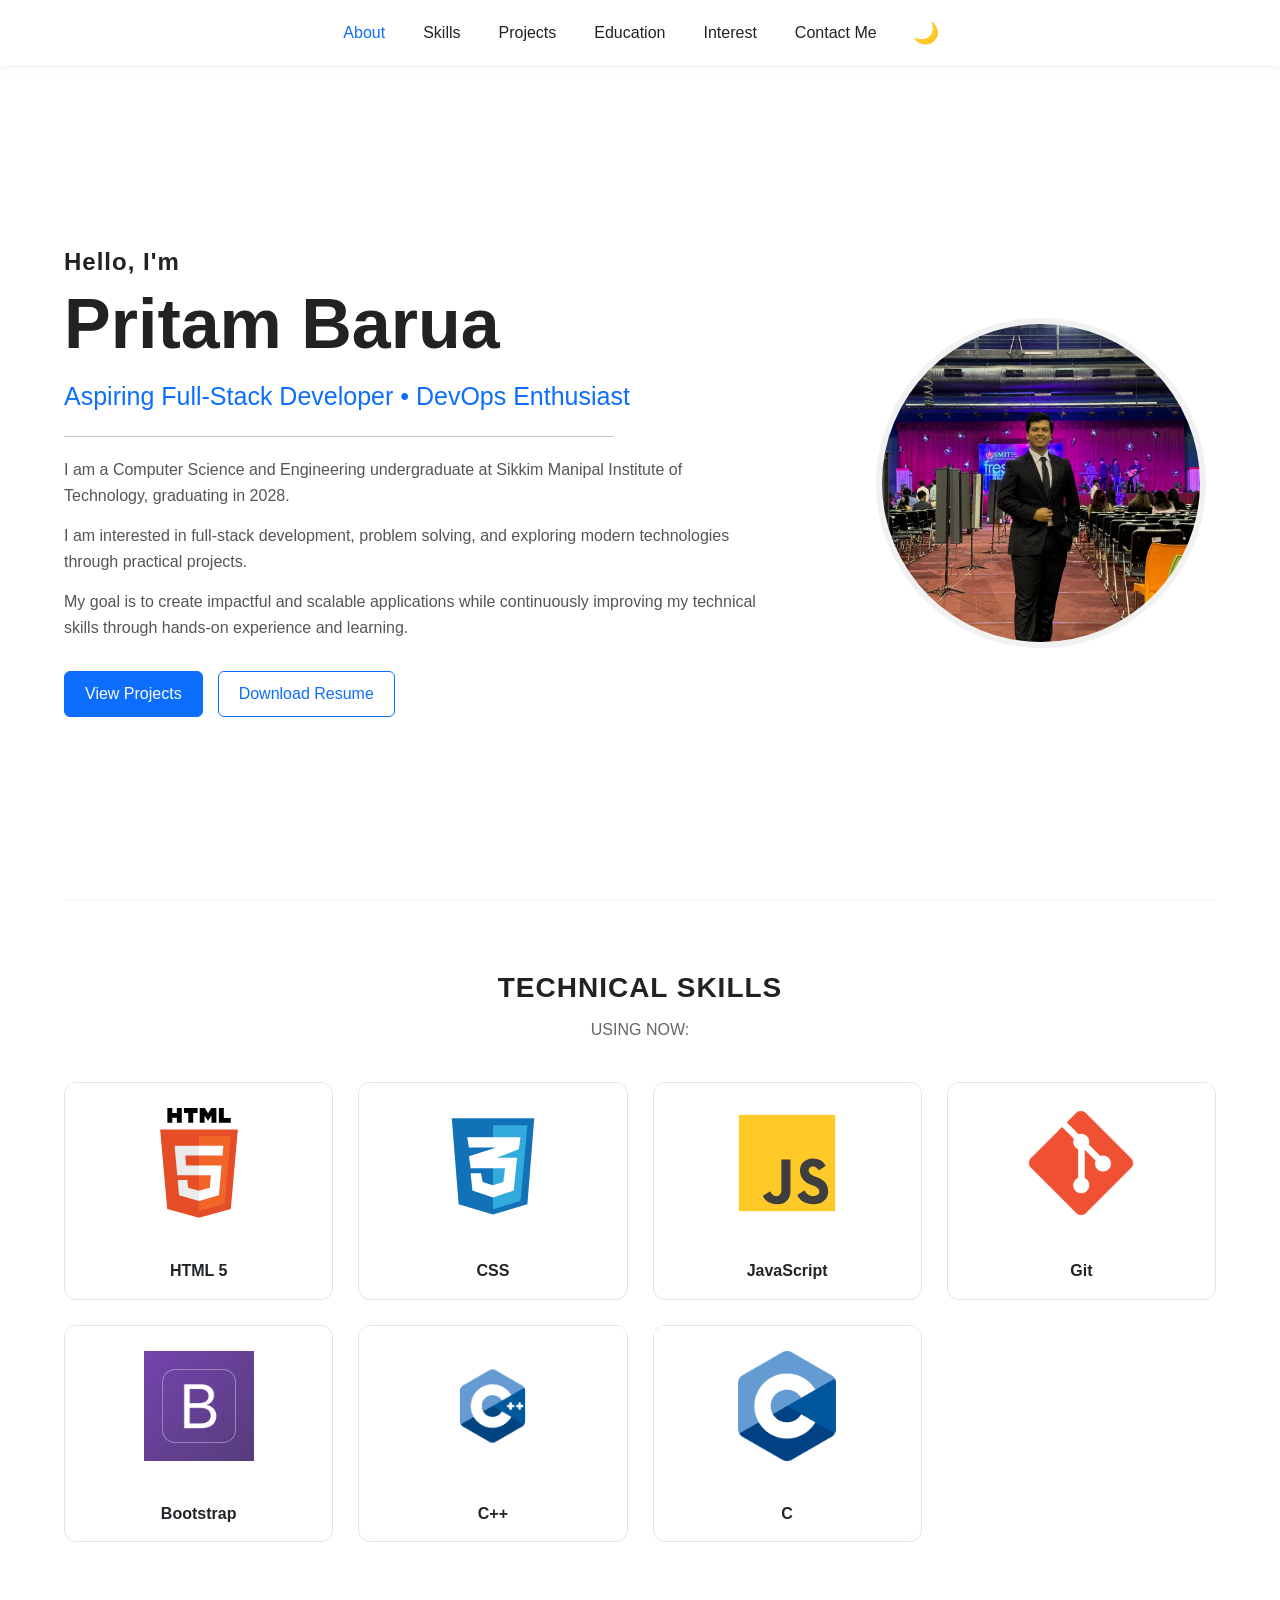
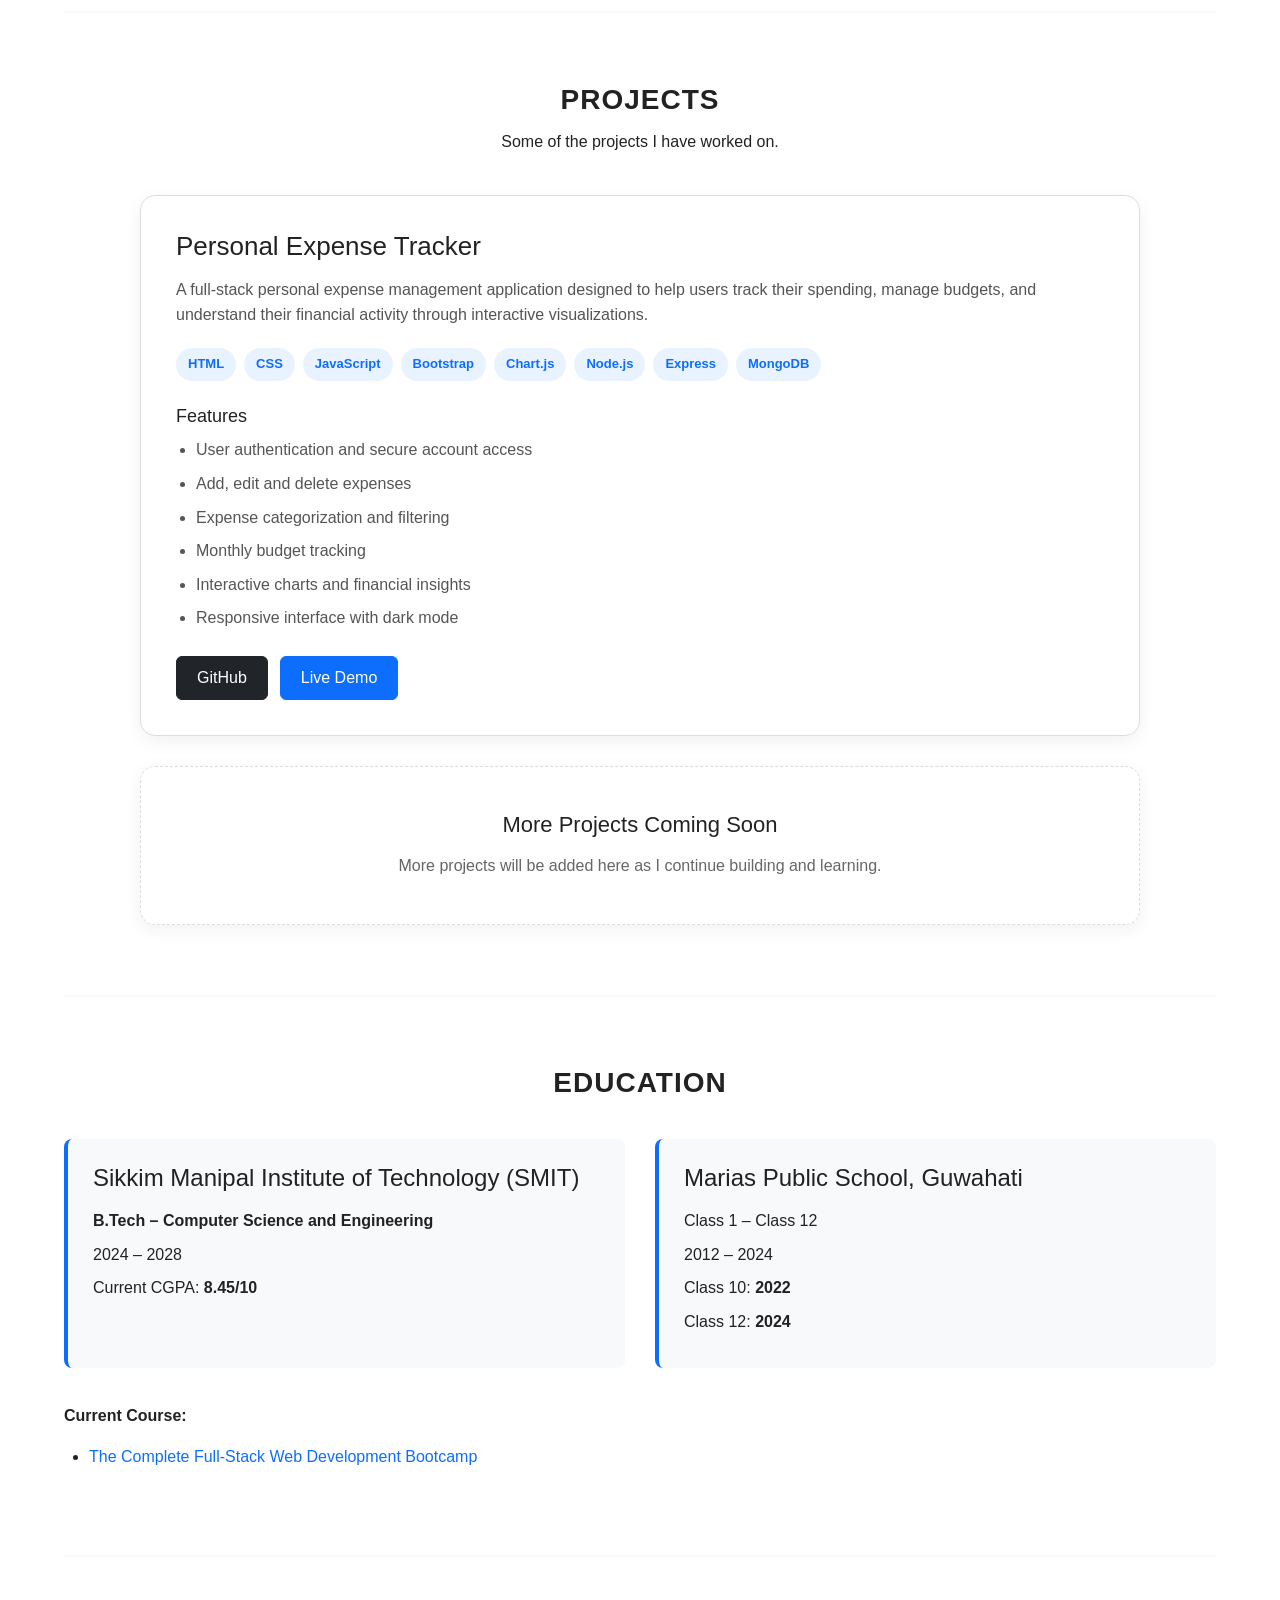
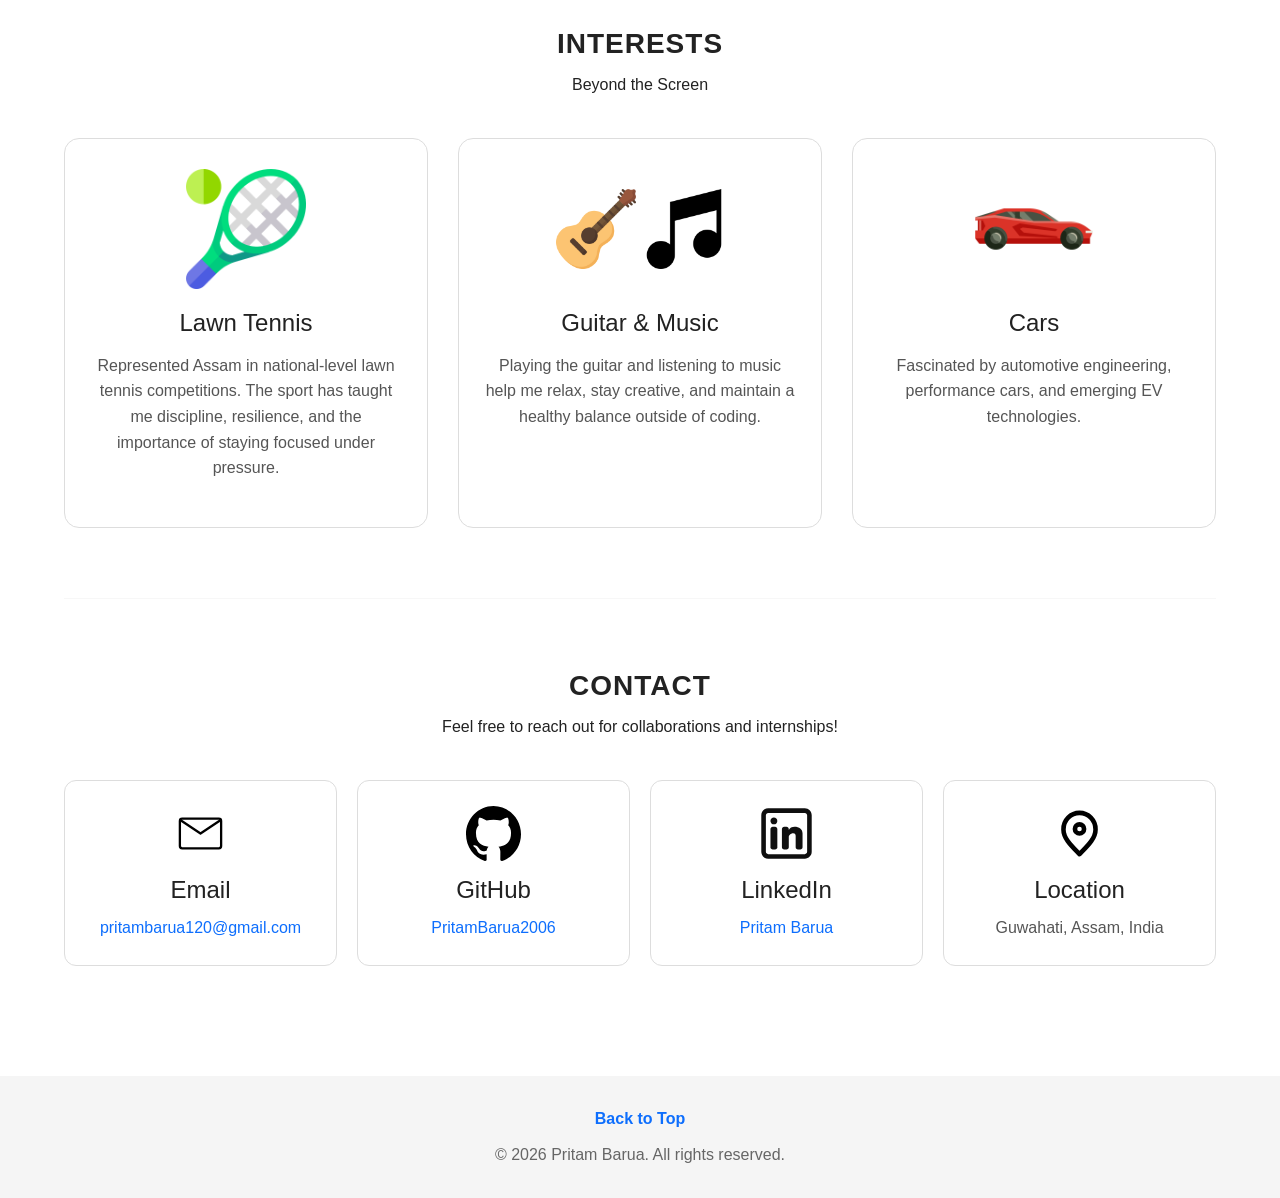
==== commit f2d60f1a: "Add files via upload" ====
--- a/index.html
+++ b/index.html
@@ -1,271 +1,676 @@
 <!DOCTYPE html>
 <html lang="en">
+
 <head>
     <meta charset="UTF-8">
     <meta name="viewport" content="width=device-width, initial-scale=1.0">
+
+    <meta name="description"
+        content="Pritam Barua - Computer Science and Engineering student, aspiring Full-Stack Developer and DevOps Enthusiast.">
+
     <title>Pritam Barua | Portfolio</title>
-    <link rel="stylesheet" href="./style.css" />
-    <link rel="stylesheet" href="./style1.css" />
-     <link href="https://cdn.jsdelivr.net/npm/bootstrap@5.3.8/dist/css/bootstrap.min.css" rel="stylesheet" integrity="sha384-sRIl4kxILFvY47J16cr9ZwB07vP4J8+LH7qKQnuqkuIAvNWLzeN8tE5YBujZqJLB" crossorigin="anonymous">
+
+    <!-- Bootstrap -->
+    <link
+        href="https://cdn.jsdelivr.net/npm/bootstrap@5.3.8/dist/css/bootstrap.min.css"
+        rel="stylesheet"
+        integrity="sha384-sRIl4kxILFvY47J16cr9ZwB07vP4J8+LH7qKQnuqkuIAvNWLzeN8tE5YBujZqJLB"
+        crossorigin="anonymous"
+    >
+
+    <!-- Custom CSS -->
+    <link rel="stylesheet" href="./style.css">
 </head>
+
 <body>
 
-    <div>
-        <ul class="nav">
-            <li class="nav-item">
-                <a class="nav-link active" aria-current="page" href="#about">About</a>
-            </li>
-            <li class="nav-item">
-                <a class="nav-link" href="#skills">Skills</a>
-            </li>
-            <li class="nav-item">
-                <a class="nav-link" href="#projects">Projects</a>
-            </li>
-            <li class="nav-item">
-                <a class="nav-link" href="#education">Education</a>
-            </li>
-            <li class="nav-item">
-                <a class="nav-link" href="#interest">Interest</a>
-            </li>
-            <li class="nav-item">
-                <a class="nav-link" href="#contact">Contact Me</a>
-            </li>
-            <li> 
-                <button id="theme-toggle">
-                    🌙
-                </button>
-            </li>
-        </ul>
-       
-        
-    </div>
-    
+    <!-- ================= NAVBAR ================= -->
+
+    <header>
+        <nav class="navbar-container">
+
+            <ul class="nav">
+
+                <li class="nav-item">
+                    <a class="nav-link active" href="#about">About</a>
+                </li>
+
+                <li class="nav-item">
+                    <a class="nav-link" href="#skills">Skills</a>
+                </li>
+
+                <li class="nav-item">
+                    <a class="nav-link" href="#projects">Projects</a>
+                </li>
+
+                <li class="nav-item">
+                    <a class="nav-link" href="#education">Education</a>
+                </li>
+
+                <li class="nav-item">
+                    <a class="nav-link" href="#interest">Interest</a>
+                </li>
+
+                <li class="nav-item">
+                    <a class="nav-link" href="#contact">Contact Me</a>
+                </li>
+
+                <li class="theme-item">
+                    <button id="theme-toggle" aria-label="Toggle dark mode">
+                        🌙
+                    </button>
+                </li>
+
+            </ul>
+
+        </nav>
+    </header>
+
+
     <main>
-        <section id="about" data-aos="fade-up">
-
-    <div class="about-text">
-
-        <h3>Hello, I'm</h3>
-
-        <h1>Pritam Barua</h1>
-
-        <p class="title">
-            Aspiring Full-Stack Developer • DevOps Enthusiast
+
+        <!-- ================= ABOUT ================= -->
+
+        <section id="about">
+
+            <div class="about-text">
+
+                <h3>Hello, I'm</h3>
+
+                <h1>Pritam Barua</h1>
+
+                <p class="title">
+                    Aspiring Full-Stack Developer • DevOps Enthusiast
+                </p>
+
+                <hr>
+
+                <p class="about-me">
+                    I am a Computer Science and Engineering undergraduate
+                    at Sikkim Manipal Institute of Technology, graduating in 2028.
+                </p>
+
+                <p class="about-me">
+                    I am interested in full-stack development, problem solving,
+                    and exploring modern technologies through practical projects.
+                </p>
+
+                <p class="about-me">
+                    My goal is to create impactful and scalable applications
+                    while continuously improving my technical skills through
+                    hands-on experience and learning.
+                </p>
+
+                <div class="buttons">
+
+                    <a href="#projects" class="btn btn-primary">
+                        View Projects
+                    </a>
+
+                    <a
+                        href="./resume.pdf"
+                        class="btn btn-outline-primary"
+                        target="_blank"
+                        rel="noopener noreferrer"
+                    >
+                        Download Resume
+                    </a>
+
+                </div>
+
+            </div>
+
+
+            <div class="about-image">
+
+                <img
+                    src="./IMG-20240831-WA0009.jpg"
+                    alt="Pritam Barua"
+                    class="image"
+                >
+
+            </div>
+
+        </section>
+
+
+        <hr class="hr2">
+
+
+        <!-- ================= SKILLS ================= -->
+
+        <section id="skills">
+
+            <h3>TECHNICAL SKILLS</h3>
+
+            <p>USING NOW:</p>
+
+            <div class="card-container">
+
+                <div class="card skill-card">
+
+                    <img
+                        src="./html-5-logo-svgrepo-com.svg"
+                        class="card-img-top"
+                        alt="HTML 5 logo"
+                    >
+
+                    <div class="card-body">
+                        <p class="card-text">HTML 5</p>
+                    </div>
+
+                </div>
+
+
+                <div class="card skill-card">
+
+                    <img
+                        src="./css-3-svgrepo-com.svg"
+                        class="card-img-top"
+                        alt="CSS 3 logo"
+                    >
+
+                    <div class="card-body">
+                        <p class="card-text">CSS</p>
+                    </div>
+
+                </div>
+
+
+                <div class="card skill-card">
+
+                    <img
+                        src="./js-svgrepo-com.svg"
+                        class="card-img-top"
+                        alt="JavaScript logo"
+                    >
+
+                    <div class="card-body">
+                        <p class="card-text">JavaScript</p>
+                    </div>
+
+                </div>
+
+
+                <div class="card skill-card">
+
+                    <img
+                        src="./Git_icon.svg.webp"
+                        class="card-img-top"
+                        alt="Git logo"
+                    >
+
+                    <div class="card-body">
+                        <p class="card-text">Git</p>
+                    </div>
+
+                </div>
+
+
+                <div class="card skill-card">
+
+                    <img
+                        src="./bootstrap-social-logo.png"
+                        class="card-img-top"
+                        alt="Bootstrap logo"
+                    >
+
+                    <div class="card-body">
+                        <p class="card-text">Bootstrap</p>
+                    </div>
+
+                </div>
+
+
+                <div class="card skill-card">
+
+                    <img
+                        src="./C++-Logo.wine.png"
+                        class="card-img-top"
+                        alt="C++ logo"
+                    >
+
+                    <div class="card-body">
+                        <p class="card-text">C++</p>
+                    </div>
+
+                </div>
+
+
+                <div class="card skill-card">
+
+                    <img
+                        src="./C_Logo.png"
+                        class="card-img-top"
+                        alt="C logo"
+                    >
+
+                    <div class="card-body">
+                        <p class="card-text">C</p>
+                    </div>
+
+                </div>
+
+            </div>
+
+        </section>
+
+
+        <hr class="hr2">
+
+
+        <!-- ================= PROJECTS ================= -->
+
+        <section id="projects">
+
+            <h3>PROJECTS</h3>
+
+            <p class="section-subtitle">
+                Some of the projects I have worked on.
+            </p>
+
+
+            <div class="projects-container">
+
+                <!-- Expense Tracker -->
+
+                <div class="project-card">
+
+                    <div class="project-content">
+
+                        <h4>Personal Expense Tracker</h4>
+
+                        <p class="project-description">
+                            A full-stack personal expense management application
+                            designed to help users track their spending, manage
+                            budgets, and understand their financial activity
+                            through interactive visualizations.
+                        </p>
+
+
+                        <div class="project-tech">
+
+                            <span>HTML</span>
+                            <span>CSS</span>
+                            <span>JavaScript</span>
+                            <span>Bootstrap</span>
+                            <span>Chart.js</span>
+                            <span>Node.js</span>
+                            <span>Express</span>
+                            <span>MongoDB</span>
+
+                        </div>
+
+
+                        <h5>Features</h5>
+
+                        <ul class="project-features">
+
+                            <li>
+                                User authentication and secure account access
+                            </li>
+
+                            <li>
+                                Add, edit and delete expenses
+                            </li>
+
+                            <li>
+                                Expense categorization and filtering
+                            </li>
+
+                            <li>
+                                Monthly budget tracking
+                            </li>
+
+                            <li>
+                                Interactive charts and financial insights
+                            </li>
+
+                            <li>
+                                Responsive interface with dark mode
+                            </li>
+
+                        </ul>
+
+
+                        <div class="project-buttons">
+
+                            <a
+                                href="https://github.com/PritamBarua2006/expense-tracker"
+                                class="btn btn-dark"
+                                target="_blank"
+                                rel="noopener noreferrer"
+                            >
+                                GitHub
+                            </a>
+
+                            <a
+                                href="https://montlyexpensetracker.netlify.app/login.html"
+                                class="btn btn-primary"
+                                target="_blank"
+                                rel="noopener noreferrer"
+                            >
+                                Live Demo
+                            </a>
+
+                        </div>
+
+                    </div>
+
+                </div>
+
+
+                <!-- More Projects -->
+
+                <div class="project-card project-coming">
+
+                    <div>
+
+                        <h4>More Projects Coming Soon</h4>
+
+                        <p>
+                            More projects will be added here as I continue
+                            building and learning.
+                        </p>
+
+                    </div>
+
+                </div>
+
+            </div>
+
+        </section>
+
+
+        <hr class="hr2">
+
+
+        <!-- ================= EDUCATION ================= -->
+
+        <section id="education">
+
+            <h3>EDUCATION</h3>
+
+
+            <div class="education-container">
+
+                <div class="education-item">
+
+                    <h4>
+                        Sikkim Manipal Institute of Technology (SMIT)
+                    </h4>
+
+                    <p>
+                        <strong>B.Tech – Computer Science and Engineering</strong>
+                    </p>
+
+                    <p>
+                        2024 – 2028
+                    </p>
+
+                    <p>
+                        Current CGPA: <strong>8.45/10</strong>
+                    </p>
+
+                </div>
+
+
+                <div class="education-item">
+
+                    <h4>
+                        Marias Public School, Guwahati
+                    </h4>
+
+                    <p>
+                        Class 1 – Class 12
+                    </p>
+
+                    <p>
+                        2012 – 2024
+                    </p>
+
+                    <p>
+                        Class 10: <strong>2022</strong>
+                    </p>
+
+                    <p>
+                        Class 12: <strong>2024</strong>
+                    </p>
+
+                </div>
+
+            </div>
+
+
+            <div class="courses">
+
+                <p>
+                    <strong>Current Course:</strong>
+                </p>
+
+                <ul>
+
+                    <li>
+                        <a
+                            href="https://www.udemy.com/share/101qYw3@6eVlmGWWaCOm3hpjkgnhPWy4SkP2SL-bn17D77a2O7j3T0GFAXAUr1m-60wmi2QVLg==/"
+                            target="_blank"
+                            rel="noopener noreferrer"
+                        >
+                            The Complete Full-Stack Web Development Bootcamp
+                        </a>
+                    </li>
+
+                </ul>
+
+            </div>
+
+        </section>
+
+
+        <hr class="hr2">
+
+
+        <!-- ================= INTERESTS ================= -->
+
+        <section id="interest">
+
+            <h3>INTERESTS</h3>
+
+            <p class="section-subtitle">
+                Beyond the Screen
+            </p>
+
+
+            <div class="interest-grid">
+
+                <div class="interest-card">
+
+                    <img
+                        src="./tennis.png"
+                        alt="Lawn Tennis"
+                    >
+
+                    <h4>Lawn Tennis</h4>
+
+                    <p>
+                        Represented Assam in national-level lawn tennis
+                        competitions. The sport has taught me discipline,
+                        resilience, and the importance of staying focused
+                        under pressure.
+                    </p>
+
+                </div>
+
+
+                <div class="interest-card">
+
+                    <div class="music-images">
+
+                        <img
+                            src="./guitar.png"
+                            alt="Guitar"
+                        >
+
+                        <img
+                            src="./musical-note.png"
+                            alt="Music"
+                        >
+
+                    </div>
+
+                    <h4>Guitar & Music</h4>
+
+                    <p>
+                        Playing the guitar and listening to music help me
+                        relax, stay creative, and maintain a healthy balance
+                        outside of coding.
+                    </p>
+
+                </div>
+
+
+                <div class="interest-card">
+
+                    <img
+                        src="./sport-car.png"
+                        alt="Cars"
+                    >
+
+                    <h4>Cars</h4>
+
+                    <p>
+                        Fascinated by automotive engineering, performance
+                        cars, and emerging EV technologies.
+                    </p>
+
+                </div>
+
+            </div>
+
+        </section>
+
+
+        <hr class="hr2">
+
+
+        <!-- ================= CONTACT ================= -->
+
+        <section id="contact">
+
+            <h3>CONTACT</h3>
+
+            <p class="contact-subtitle">
+                Feel free to reach out for collaborations and internships!
+            </p>
+
+
+            <div class="contact-container">
+
+                <!-- Email -->
+
+                <div class="contact-card">
+
+                    <img
+                        src="./envelope-closed-svgrepo-com.svg"
+                        alt="Email"
+                    >
+
+                    <h4>Email</h4>
+
+                    <a href="mailto:pritambarua120@gmail.com">
+                        pritambarua120@gmail.com
+                    </a>
+
+                </div>
+
+
+                <!-- GitHub -->
+
+                <div class="contact-card">
+
+                    <img
+                        src="./github-142-svgrepo-com.svg"
+                        alt="GitHub"
+                    >
+
+                    <h4>GitHub</h4>
+
+                    <a
+                        href="https://github.com/PritamBarua2006"
+                        target="_blank"
+                        rel="noopener noreferrer"
+                    >
+                        PritamBarua2006
+                    </a>
+
+                </div>
+
+
+                <!-- LinkedIn -->
+
+                <div class="contact-card">
+
+                    <img
+                        src="./linkedin-svgrepo-com.svg"
+                        alt="LinkedIn"
+                    >
+
+                    <h4>LinkedIn</h4>
+
+                    <a
+                        href="https://www.linkedin.com/in/pritam-barua-83381231a/"
+                        target="_blank"
+                        rel="noopener noreferrer"
+                    >
+                        Pritam Barua
+                    </a>
+
+                </div>
+
+
+                <!-- Location -->
+
+                <div class="contact-card">
+
+                    <img
+                        src="./location-pin-alt-1-svgrepo-com.svg"
+                        alt="Location"
+                    >
+
+                    <h4>Location</h4>
+
+                    <p>
+                        Guwahati, Assam, India
+                    </p>
+
+                </div>
+
+            </div>
+
+        </section>
+
+    </main>
+
+
+    <!-- ================= FOOTER ================= -->
+
+    <footer>
+
+        <a href="#about" class="back-to-top">
+            Back to Top
+        </a>
+
+        <p>
+            &copy; 2026 Pritam Barua. All rights reserved.
         </p>
 
-        <hr>
-
-        <p class="about-me">
-            Computer Science undergraduate at Sikkim Manipal University,
-            currently in my 5th semester.
-        </p>
-
-        <p class="about-me">
-            Passionate about full-stack development, problem solving, and
-            continuously improving my skills through real-world projects and
-            by exploring new technologies.
-        </p>
-
-        <p class="about-me">
-            My goal is to create impactful, scalable applications while growing
-            as a developer through hands-on experience and continuous learning.
-        </p>
-
-        <div class="buttons">
-            <a href="#projects" class="btn btn-primary">View Projects</a>
-
-            <a href="./resume.pdf" class="btn btn-outline-primary" target="_blank">
-                Download Resume
-            </a>
-        </div>
-
-    </div>
-
-    <div class="about-image">
-        <img
-            src="./IMG-20240831-WA0009.jpg"
-            alt="Pritam Barua"
-            class="image"
-        />
-    </div>
-
-</section>
-
-<hr class="hr2" />
-
-<section id="skills" data-aos="fade-up">
-    <h3>TECHNICAL SKILLS</h3>
-    <p>USING NOW:</p>
-    <div class="card-container">
-        <div class="card" style="width: 18rem;">
-            <img src="./html-5-logo-svgrepo-com.svg" class="card-img-top" alt="HTML 5 logo">
-        <div class="card-body">
-            <p class="card-text">HTML 5</p>
-        </div>
-        </div>
-
-        <div class="card CSS" style="width: 18rem;">
-            <img src="./css-3-svgrepo-com.svg" class="card-img-top" alt="CSS 3 logo">
-        <div class="card-body">
-            <p class="card-text">CSS</p>
-        </div>
-        </div>
-
-        <div class="card" style="width: 18rem;">
-            <img src="./js-svgrepo-com.svg" class="card-img-top" alt="JavaScript logo">
-        <div class="card-body">
-            <p class="card-text">JavaScript</p>
-        </div>
-        </div>
-
-        <div class="card" style="width: 18rem;">
-            <img src="./Git_icon.svg.webp" class="card-img-top" alt="Git logo">
-        <div class="card-body">
-            <p class="card-text">Git</p>
-        </div>
-        </div>
-
-        <div class="card" style="width: 18rem;">
-            <img src="./bootstrap-social-logo.png" class="card-img-top" alt="Bootstrap logo">
-        <div class="card-body">
-            <p class="card-text">Bootstrap</p>
-        </div>
-        </div>
-
-        <div class="card" style="width: 18rem;">
-            <img src="./C++-Logo.wine.png" class="card-img-top" alt="C++ logo">
-        <div class="card-body">
-            <p class="card-text">C++</p>
-        </div>
-        </div>
-        
-        <div class="card" style="width: 18rem;">
-            <img src="./C_Logo.png" class="card-img-top" alt="C logo">
-        <div class="card-body">
-            <p class="card-text">C</p>
-        </div>
-        </div>
-    </div>
-
-    </div>
-</section>
-
-<hr class="hr2" />
-
-<section id="projects" data-aos="fade-up">
-    <h3>PROJECTS</h3>
-    <div>
-        <p class="coming-soon-text">
-    🚧 <span class="coming-soon-title">Coming Soon</span><br>
-    I'm currently working on exciting full-stack projects that will be showcased here soon. Stay tuned!
-</p>
-    </div>
-            
-</section>
-
-<hr class="hr2" />
-
-<section id="education">
-    <h3>EDUCATION</h3>
-        <p>Pursuing my Bachelor's degree in Computer Science and Engineering.<br/>
-            Sikkim Manipal Institute of Technology(SMIT), Sikkim, India.<br/>
-            2024-2028
-            <br/>
-            Current CGPA: 8.45/10
-            </p>
-    <div class="courses">
-        <p>Current Course:</p>
-    <ul>
-        <li>
-            <a href="https://www.udemy.com/share/101qYw3@6eVlmGWWaCOm3hpjkgnhPWy4SkP2SL-bn17D77a2O7j3T0GFAXAUr1m-60wmi2QVLg==/" target="_blank">
-                The Complete Full-Stack Web Development Bootcamp
-            </a>
-        </li>
-    </ul>
-</div>
-</section>
-
-<hr class="hr2" />
-
-<section id="interest" data-aos="fade-up">
-            <h3>INTERESTS</h3>
-            <p>Beyond the Screen</p>
-           <section id="interests">
-
-    <div class="interest-grid">
-
-        <div class="interest-card">
-            <img src="./tennis.png" alt="Lawn Tennis">
-            <h4>Lawn Tennis<h4>
-            <p>
-                Represented Assam in national-level lawn tennis competitions. The sport has taught me discipline, resilience, and the importance of staying focused under pressure.
-            </p>
-        </div>
-
-        <div class="interest-card">
-            <img src="./guitar.png " alt="Guitar"><img src="./musical-note.png" alt="music">
-            <h4>Guitar & Music</h4>
-            <p>
-                Playing the guitar and listening to music help me relax, stay creative, and maintain a healthy balance outside of coding.
-            </p>
-        </div>
-
-        <div class="interest-card">
-            <img src="./sport-car.png" alt="Cars">
-            <h4>Cars</h4>
-            <p>
-                Fascinated by automotive engineering, performance cars, and emerging EV technologies.
-            </p>
-        </div>
-    </div>
-</section> 
-
-<hr class="hr2" />
-
-<section id="contact" data-aos="fade-up">
-    <h3>CONTACT</h3>
-        <p class="contact-subtitle">
-            Feel free to reach out for collaborations,
-            internships!
-        </p>
-
-    <div class="contact-container">
-    <div class="contact-card">
-        <img src="./envelope-closed-svgrepo-com.svg" alt="Email">
-        <h4>Email</h4>
-        <a href="mailto:pritambarua120@gmail.com" target="_blank">
-            pritambarua120@gmail.com
-        </a>
-    </div>
-    <div class="contact-card">
-        <img src="./github-142-svgrepo-com.svg" alt="GitHub" >
-        <h4>GitHub</h4>
-        <a href="https://github.com/dashboard" target="_blank">
-            PritamBarua2006
-        </a>
-        </div>
-        <div class="contact-card">
-            <img src="./linkedin-svgrepo-com.svg" alt="LinkedIn">
-            <h4>LinkedIn</h4>
-            <a href="https://www.linkedin.com/in/pritam-barua-83381231a/" target="_blank">
-                Pritam Barua
-            </a>
-        </div>
-
-        <div class="contact-card">
-            <img src="./location-pin-alt-1-svgrepo-com.svg" alt="LinkedIn" >
-            <h4>Location</h4>
-            <p>Guwahati, Assam, India</p>
-        </div>
-    </div>
-</section>
-</main>
-
-<footer>
-    <a class="nav-link active" aria-current="page" href="#about">Back to Top</a>
-    <p>&copy; 2026 Pritam Barua. All rights reserved.</p>
-</footer>
-
-<script src="./index.js"></script>
+    </footer>
+
+
+    <!-- JavaScript -->
+
+    <script src="./index.js"></script>
+
 </body>
+
 </html>
--- a/style.css
+++ b/style.css
@@ -1,400 +1,769 @@
-.nav{
+/* =========================================================
+   GENERAL
+========================================================= */
+
+* {
+    margin: 0;
+    padding: 0;
+    box-sizing: border-box;
+}
+
+html {
+    scroll-behavior: smooth;
+    scroll-padding-top: 80px;
+}
+
+body {
+    font-family: Arial, Helvetica, sans-serif;
+    background-color: #ffffff;
+    color: #222222;
+    line-height: 1.6;
+    transition: background-color 0.3s ease, color 0.3s ease;
+}
+
+a {
+    text-decoration: none;
+}
+
+section {
+    width: 90%;
+    max-width: 1200px;
+    margin: 0 auto;
+    padding: 70px 0;
+}
+
+section h3 {
+    text-align: center;
+    font-weight: 700;
+    margin-bottom: 12px;
+    letter-spacing: 1px;
+}
+
+.hr2 {
+    width: 90%;
+    max-width: 1200px;
+    margin: 0 auto;
+    border: 0;
+    border-top: 1px solid #dddddd;
+}
+
+.section-subtitle {
+    text-align: center;
+    margin-bottom: 40px;
+}
+
+
+/* =========================================================
+   NAVBAR
+========================================================= */
+
+.navbar-container {
+    width: 100%;
+    background-color: #ffffff;
+    position: sticky;
+    top: 0;
+    z-index: 1000;
+    box-shadow: 0 2px 10px rgba(0, 0, 0, 0.06);
+    transition: background-color 0.3s ease;
+}
+
+.nav {
+    width: 90%;
+    max-width: 1200px;
+    margin: auto;
+    min-height: 65px;
+    display: flex;
+    align-items: center;
+    justify-content: center;
+    gap: 10px;
+    flex-wrap: wrap;
+}
+
+.nav-item {
+    list-style: none;
+}
+
+.nav-link {
+    color: #222222;
+    font-weight: 500;
+    padding: 10px 14px !important;
+    transition: color 0.3s ease;
+}
+
+.nav-link:hover,
+.nav-link.active {
+    color: #0d6efd;
+}
+
+.theme-item {
+    list-style: none;
+}
+
+#theme-toggle {
+    border: none;
+    background: transparent;
+    font-size: 21px;
+    cursor: pointer;
+    padding: 8px 12px;
+}
+
+
+/* =========================================================
+   ABOUT
+========================================================= */
+
+#about {
+    min-height: calc(100vh - 65px);
+    display: flex;
+    align-items: center;
+    justify-content: space-between;
+    gap: 70px;
+}
+
+.about-text {
+    flex: 1;
+}
+
+.about-text h3 {
+    text-align: left;
+    font-size: 24px;
+    margin-bottom: 5px;
+}
+
+.about-text h1 {
+    font-size: clamp(40px, 6vw, 70px);
+    font-weight: 700;
+    margin-bottom: 10px;
+}
+
+.title {
+    font-size: clamp(18px, 2.5vw, 25px);
+    font-weight: 500;
+    color: #0d6efd;
+    margin-bottom: 20px;
+}
+
+.about-text hr {
+    width: 100%;
+    max-width: 550px;
+    margin: 20px 0;
+}
+
+.about-me {
+    max-width: 700px;
+    margin-bottom: 15px;
+    color: #555555;
+}
+
+.buttons {
+    display: flex;
+    gap: 15px;
+    margin-top: 30px;
+    flex-wrap: wrap;
+}
+
+.buttons .btn {
+    padding: 10px 20px;
+}
+
+.about-image {
+    flex: 0 0 350px;
     display: flex;
     justify-content: center;
-    gap: 50px;
-    padding: 20px 0;
-    background: #181b1d;
-
-    position: fixed;
-    top: 0;
-    left: 0;
+}
+
+.about-image .image {
+    width: 330px;
+    height: 330px;
+    object-fit: cover;
+    border-radius: 50%;
+    border: 6px solid #f1f1f1;
+}
+
+
+/* =========================================================
+   SKILLS
+========================================================= */
+
+#skills > p {
+    text-align: center;
+    margin-bottom: 40px;
+    color: #666666;
+}
+
+.card-container {
+    display: grid;
+    grid-template-columns: repeat(4, 1fr);
+    gap: 25px;
+}
+
+.skill-card {
+    width: 100% !important;
+    border: 1px solid #e4e4e4;
+    border-radius: 12px;
+    overflow: hidden;
+    text-align: center;
+    background-color: #ffffff;
+    transition:
+        transform 0.3s ease,
+        box-shadow 0.3s ease,
+        background-color 0.3s ease;
+}
+
+.skill-card:hover {
+    transform: translateY(-7px);
+    box-shadow: 0 10px 25px rgba(0, 0, 0, 0.10);
+}
+
+.skill-card .card-img-top {
+    height: 160px;
     width: 100%;
-
-    z-index: 1000;
-}
-
-body{
-    padding-top: 80px;   /* Adjust if your navbar is taller or shorter */
-}
-
-.nav > li{
-    list-style: none;
-}
-
-.nav > li > button#theme-toggle{
-    display: inline-flex;
-    align-items: center;
-    gap: 8px;
-    padding: 10px 16px;
-    border: 1px solid rgba(255, 255, 255, 0.25);
-    border-radius: 999px;
-    background: transparent;
-    color: #fff;
-    font: inherit;
-    cursor: pointer;
-    transition: background-color 0.2s ease, border-color 0.2s ease, transform 0.2s ease;
-}
-
-.nav > li > button#theme-toggle:hover{
-    background: rgba(255, 255, 255, 0.08);
-    border-color: rgba(255, 255, 255, 0.45);
-    transform: translateY(-1px);
-}
-
-.nav > li > button#theme-toggle p{
+    object-fit: contain;
+    padding: 25px;
+    background-color: #ffffff;
+    transition: background-color 0.3s ease;
+}
+
+.skill-card .card-body {
+    padding: 15px;
+}
+
+.skill-card .card-text {
+    font-weight: 600;
     margin: 0;
-    font-size: 0.95rem;
-    line-height: 1;
-}
-
-.nav-link.active{
-
-    color:#0d6efd;
-
-    font-weight:bold;
-
-}
-
-
-
-a{
-    color: white;
-}
-
-body{
-    font-family: "Inter", sans-serif;
-    background:#e6ecf3;
-}
-
-#about{
-    display:flex;
-    justify-content:space-between;
-    align-items:center;
-    gap:80px;
-    padding:80px 8%;
-}
-
-.nav .nav-link,
-.nav .nav-link.active,
-.nav .nav-link:hover{
-    color: #fff !important;
-}
-
-.about-text{
-    flex:1;
-}
-
-.about-text h2{
-    font-size:42px;
-    font-weight:400;
-    margin-bottom:0;
-}
-
-.about-text h1{
-    font-size:64px;
-    font-weight:700;
-    margin-bottom:20px;
-}
-
-.title{
-    font-size:22px;
-    color:#555;
-    margin-bottom:25px;
-}
-
-.about-me{
-    font-size:18px;
-    line-height:1.8;
-    color:#444;
-    max-width:650px;
-    margin-bottom:18px;
-}
-
-hr{
-    width:120px;
-    border:2px solid #0d6efd;
-    opacity:1;
-    margin-bottom:30px;
-}
-
-.about-image{
-    flex:1;
-    display:flex;
-    justify-content:center;
-    height: 400px;
-    width: 400px;
-}
-
-.image{
-    width:320px;
-    aspect-ratio:1;
-    border-radius:50%;
-    object-fit:cover;
-    box-shadow:0 10px 30px rgba(0,0,0,.15);
-}
-
-.buttons{
-    margin-top:35px;
-    display:flex;
-    gap:20px;
-}
-
-html{
-    scroll-behavior:smooth;
-}
-
-.card-container{
+}
+
+
+/* =========================================================
+   PROJECTS
+========================================================= */
+
+.projects-container {
+    display: grid;
+    grid-template-columns: 1fr;
+    gap: 30px;
+    max-width: 1000px;
+    margin: 40px auto 0;
+}
+
+.project-card {
+    background-color: #ffffff;
+    border: 1px solid #dddddd;
+    border-radius: 15px;
+    padding: 35px;
+    box-shadow: 0 5px 18px rgba(0, 0, 0, 0.06);
+    transition:
+        transform 0.3s ease,
+        box-shadow 0.3s ease,
+        background-color 0.3s ease,
+        border-color 0.3s ease;
+}
+
+.project-card:hover {
+    transform: translateY(-5px);
+    box-shadow: 0 12px 30px rgba(0, 0, 0, 0.10);
+}
+
+.project-card h4 {
+    font-size: 26px;
+    margin-bottom: 15px;
+}
+
+.project-description {
+    color: #555555;
+    margin-bottom: 20px;
+}
+
+.project-tech {
     display: flex;
     flex-wrap: wrap;
-    gap: 100px;
-    height: auto;
+    gap: 8px;
+    margin-bottom: 25px;
+}
+
+.project-tech span {
+    background-color: #e9f2ff;
+    color: #0d6efd;
+    padding: 6px 12px;
+    border-radius: 20px;
+    font-size: 13px;
+    font-weight: 600;
+}
+
+.project-card h5 {
+    font-size: 18px;
+    margin-bottom: 10px;
+}
+
+.project-features {
+    padding-left: 20px;
+    margin-bottom: 25px;
+}
+
+.project-features li {
+    margin-bottom: 8px;
+    color: #555555;
+}
+
+.project-buttons {
+    display: flex;
+    gap: 12px;
+    flex-wrap: wrap;
+}
+
+.project-buttons .btn {
+    padding: 9px 20px;
+}
+
+.project-coming {
+    text-align: center;
+    padding: 45px 25px;
+    border-style: dashed;
+}
+
+.project-coming h4 {
+    font-size: 22px;
+}
+
+.project-coming p {
+    color: #666666;
+    margin: 0;
+}
+
+
+/* =========================================================
+   EDUCATION
+========================================================= */
+
+.education-container {
+    display: grid;
+    grid-template-columns: repeat(2, 1fr);
+    gap: 30px;
+    margin-top: 40px;
+}
+
+.education-item {
+    border-left: 4px solid #0d6efd;
+    background-color: #f8f9fa;
+    padding: 25px;
+    border-radius: 8px;
+    transition: background-color 0.3s ease;
+}
+
+.education-item h4 {
+    margin-bottom: 15px;
+}
+
+.education-item p {
+    margin-bottom: 8px;
+}
+
+.courses {
+    margin-top: 35px;
+}
+
+.courses ul {
+    padding-left: 25px;
+}
+
+.courses a {
+    color: #0d6efd;
+}
+
+.courses a:hover {
+    text-decoration: underline;
+}
+
+
+/* =========================================================
+   INTERESTS
+========================================================= */
+
+.interest-grid {
+    display: grid;
+    grid-template-columns: repeat(3, 1fr);
+    gap: 30px;
+    margin-top: 40px;
+}
+
+.interest-card {
+    text-align: center;
+    padding: 30px 25px;
+    border: 1px solid #dddddd;
+    border-radius: 15px;
+    background-color: #ffffff;
+    transition:
+        transform 0.3s ease,
+        box-shadow 0.3s ease,
+        background-color 0.3s ease;
+}
+
+.interest-card:hover {
+    transform: translateY(-6px);
+    box-shadow: 0 10px 25px rgba(0, 0, 0, 0.08);
+}
+
+.interest-card > img {
+    width: 120px;
+    height: 120px;
+    object-fit: contain;
+    margin-bottom: 20px;
+}
+
+.music-images {
+    height: 120px;
+    display: flex;
+    align-items: center;
     justify-content: center;
-    align-items: flex-start;
-    border: none;
-}
-
-.card-text{
-    justify-content: center;
-    text-align: center;
-    
-}
-
-#skills H3{
-    display: block;
-    width: fit-content;
-    margin: 40px auto;
-    padding: 12px 100px;
-    text-align: center;
-    font-weight: bold;
-    font-size: 30px;
-    border: 8px solid black;
-    font-family: "Inter", sans-serif;
-}
-
-#skills p{
-    text-align: center;
-    font-size: 20px;
-    margin-bottom: 30px;
-    margin-top: 50px;
-}
-
-.card .card-img-top{
-    width: 260px;
-    height: 160px;
+    gap: 8px;
+    margin-bottom: 20px;
+}
+
+.music-images img {
+    width: 80px;
+    height: 100px;
     object-fit: contain;
-    display: block;
-    margin: 24px auto 0;
-    padding: 12px;
-    box-sizing: border-box;
-    background: #fff;
-}
-
-.hr2{
-    width:500px;
-    border:1px solid #000103;
-    opacity:0.5;
-    margin-bottom:30px;
-    margin-left: 550px;
-    margin-top: 50px
-}
-
-#projects H3{
-     display: block;
-    width: fit-content;
-    margin: 40px auto;
-    padding: 12px 100px;
-    text-align: center;
-    font-weight: bold;
-    font-size: 30px;
-    border: 8px solid black;
-    font-family: "Inter", sans-serif;
-}
-
-#projects div{
-    border: 2px solid grey;
-    height: 300px;
-    margin: 50px;
-    background-color: #F8FAFC ;
-}
-
-.coming-soon-text{
-    font-size: 20px;
-    text-align: center;
-    line-height: 1.7;
-    margin-top: 70px;
-}
-
-.coming-soon-title{
-    font-size: 36px;
-    font-weight: 700;
-    margin-bottom: 20px;
-}
-
-#education H3{
-    display: block;
-    width: fit-content;
-    margin: 40px auto;
-    padding: 12px 100px;
-    text-align: center;
-    font-weight: bold;
-    font-size: 30px;
-    border: 8px solid black;
-    font-family: "Inter", sans-serif;
-}
-
-#education p{
-    text-align: center;
-    font-size: 20px;
-    margin-bottom: 30px;
-    margin-top: 50px;
-}
-
-#education .courses>p{
-    text-align: left;
-    font-size: 20px;
-    margin-bottom: 30px;
-    margin-top: 50px;
-}
-
-#education >.courses{
-    text-align: left;
-    margin-left: 10%;
-}
-
-.courses a{
-    text-decoration: none;
+}
+
+.interest-card h4 {
+    margin-bottom: 15px;
+}
+
+.interest-card p {
+    color: #555555;
+}
+
+
+/* =========================================================
+   CONTACT
+========================================================= */
+
+.contact-subtitle {
+    text-align: center;
+    margin-bottom: 40px;
+}
+
+.contact-container {
+    display: grid;
+    grid-template-columns: repeat(4, 1fr);
+    gap: 20px;
+}
+
+.contact-card {
+    text-align: center;
+    padding: 25px 15px;
+    border: 1px solid #dddddd;
+    border-radius: 12px;
+    background-color: #ffffff;
+    transition:
+        transform 0.3s ease,
+        background-color 0.3s ease;
+}
+
+.contact-card:hover {
+    transform: translateY(-5px);
+}
+
+.contact-card img {
+    width: 55px;
+    height: 55px;
+    object-fit: contain;
+    margin-bottom: 15px;
+}
+
+.contact-card h4 {
+    margin-bottom: 10px;
+}
+
+.contact-card a {
     color: #0d6efd;
-}
-
-.courses a:hover{
-    text-decoration: underline;
-}
-
-footer{
-    text-align: center;
-    padding: 20px 0;
-    background: #181b1d;
-    color: white;
-}
-
-#interest H3{
-    display: block;
-    width: fit-content;
-    margin: 40px auto;
-    padding: 12px 100px;
-    text-align: center;
-    font-weight: bold;
-    font-size: 30px;
-    border: 8px solid black;
-    font-family: "Inter", sans-serif;
-}
-
-#interest p{
-    text-align: left;
-    margin-left: 50px;;
-    font-size: medium;
-}
-.interest-grid{
-
-    display:grid;
-
-    grid-template-columns:repeat(3,1fr);
-
-    gap:2px;
-
-    margin: 50px 50px;
-
-}
-
-.interest-card{
-
-    padding:35px;
-
-    border:1px solid #e5e7eb;
-
-    transition:.3s;
-
-    background:white;
-    border-radius: 10px;
-
-}
-
-.interest-card:hover{
-
-    transform:translateY(-5px);
-
-    box-shadow:0 10px 25px rgba(0,0,0,.08);
-
-}
-
-.interest-card img{
-
-    width:48px;
-
-    height:48px;
-
-    margin-bottom:20px;
-
-}
-
-.interest-card h4{
-
-    font-size:24px;
-
-    margin-bottom:15px;
-
-}
-
-.interest-card p{
-
-    font-weight: 400;
-    line-height:1.7;
-    color:#555;
-}
-
-.contact-container{
-    display: flex;
-    justify-content: center;
-    gap: 30px;
-    flex-wrap: wrap;
-}
-
-.contact-card{
-    width: 250px;
-    padding: 30px;
-    border: 1px solid #ddd;
-    border-radius: 12px;
-    text-align: center;
-    transition: 0.3s ease;
-    margin-bottom: 30px;
-}
-
-.contact-card a{
-    color: black;
-    text-decoration: none;
-}
-
-.contact-card a:hover{
-    text-decoration: underline;
-}
-
-.contact-card:hover{
-    transform: translateY(-6px);
-    box-shadow: 0 10px 25px rgba(0,0,0,0.08);
-}
-
-.contact-card img{
-    width: 40px;
-    margin-bottom: 15px;
-}
-
-footer a:hover{
-    text-decoration: underline;
-}
-
-.arrow{
-    width:40px;
-    height:20px;
-    margin-bottom:20px;
-    color: white
-}
+    word-break: break-word;
+}
+
+.contact-card p {
+    margin: 0;
+    color: #555555;
+}
+
+
+/* =========================================================
+   FOOTER
+========================================================= */
+
+footer {
+    margin-top: 40px;
+    padding: 30px 20px;
+    text-align: center;
+    background-color: #f5f5f5;
+    transition: background-color 0.3s ease;
+}
+
+footer p {
+    margin-top: 10px;
+    margin-bottom: 0;
+    color: #666666;
+}
+
+.back-to-top {
+    color: #0d6efd;
+    font-weight: 600;
+}
+
+/* Fix skill card text in dark mode */
+body.dark .skill-card .card-text {
+    color: #ffffff;
+}
+
+body.dark .skill-card .card-body {
+    color: #ffffff;
+}
+
+
+/* =========================================================
+   DARK MODE
+========================================================= */
+
+body.dark {
+    background-color: #121212;
+    color: #eeeeee;
+}
+
+body.dark .navbar-container {
+    background-color: #181818;
+    box-shadow: 0 2px 10px rgba(0, 0, 0, 0.4);
+}
+
+body.dark .nav-link {
+    color: #eeeeee;
+}
+
+body.dark .nav-link:hover,
+body.dark .nav-link.active {
+    color: #66aaff;
+}
+
+body.dark .about-me,
+body.dark .project-description,
+body.dark .project-features li,
+body.dark .interest-card p,
+body.dark .contact-card p,
+body.dark .project-coming p {
+    color: #bbbbbb;
+}
+
+body.dark .title {
+    color: #66aaff;
+}
+
+body.dark .hr2 {
+    border-top-color: #333333;
+}
+
+body.dark .skill-card,
+body.dark .project-card,
+body.dark .interest-card,
+body.dark .contact-card {
+    background-color: #1e1e1e;
+    border-color: #333333;
+}
+
+body.dark .skill-card .card-img-top {
+    background-color: #1e1e1e;
+}
+
+body.dark .education-item {
+    background-color: #1e1e1e;
+}
+
+body.dark .project-tech span {
+    background-color: #172b45;
+    color: #66aaff;
+}
+
+body.dark footer {
+    background-color: #181818;
+}
+
+body.dark footer p {
+    color: #aaaaaa;
+}
+
+body.dark .contact-card img {
+    filter: invert(1);
+}
+
+body.dark #theme-toggle {
+    color: #ffffff;
+}
+
+
+/* =========================================================
+   TABLET
+========================================================= */
+
+@media (max-width: 992px) {
+
+    .nav {
+        padding: 10px 0;
+    }
+
+    #about {
+        gap: 40px;
+    }
+
+    .about-image {
+        flex: 0 0 280px;
+    }
+
+    .about-image .image {
+        width: 270px;
+        height: 270px;
+    }
+
+    .card-container {
+        grid-template-columns: repeat(3, 1fr);
+    }
+
+    .contact-container {
+        grid-template-columns: repeat(2, 1fr);
+    }
+
+}
+
+
+/* =========================================================
+   MOBILE
+========================================================= */
+
+@media (max-width: 768px) {
+
+    section {
+        width: 92%;
+        padding: 55px 0;
+    }
+
+    .nav {
+        width: 95%;
+        gap: 2px;
+    }
+
+    .nav-link {
+        padding: 8px 9px !important;
+        font-size: 14px;
+    }
+
+    #about {
+        min-height: auto;
+        flex-direction: column-reverse;
+        text-align: center;
+        padding-top: 50px;
+    }
+
+    .about-text h3 {
+        text-align: center;
+    }
+
+    .about-text hr {
+        margin: 20px auto;
+    }
+
+    .about-me {
+        margin-left: auto;
+        margin-right: auto;
+    }
+
+    .about-image {
+        flex: none;
+    }
+
+    .about-image .image {
+        width: 230px;
+        height: 230px;
+    }
+
+    .buttons {
+        justify-content: center;
+    }
+
+    .card-container {
+        grid-template-columns: repeat(2, 1fr);
+        gap: 18px;
+    }
+
+    .skill-card .card-img-top {
+        height: 140px;
+    }
+
+    .education-container {
+        grid-template-columns: 1fr;
+    }
+
+    .interest-grid {
+        grid-template-columns: 1fr;
+    }
+
+    .project-card {
+        padding: 25px;
+    }
+
+}
+
+
+/* =========================================================
+   SMALL MOBILE
+========================================================= */
+
+@media (max-width: 480px) {
+
+    .nav {
+        justify-content: center;
+    }
+
+    .nav-link {
+        font-size: 13px;
+        padding: 7px 6px !important;
+    }
+
+    #theme-toggle {
+        font-size: 18px;
+        padding: 6px;
+    }
+
+    .about-image .image {
+        width: 190px;
+        height: 190px;
+    }
+
+    .about-text h1 {
+        font-size: 42px;
+    }
+
+    .title {
+        font-size: 18px;
+    }
+
+    .card-container {
+        grid-template-columns: 1fr;
+    }
+
+    .contact-container {
+        grid-template-columns: 1fr;
+    }
+
+    .project-card {
+        padding: 20px;
+    }
+
+    .project-card h4 {
+        font-size: 22px;
+    }
+
+    .project-buttons {
+        flex-direction: column;
+    }
+
+    .project-buttons .btn {
+        width: 100%;
+    }
+
+}
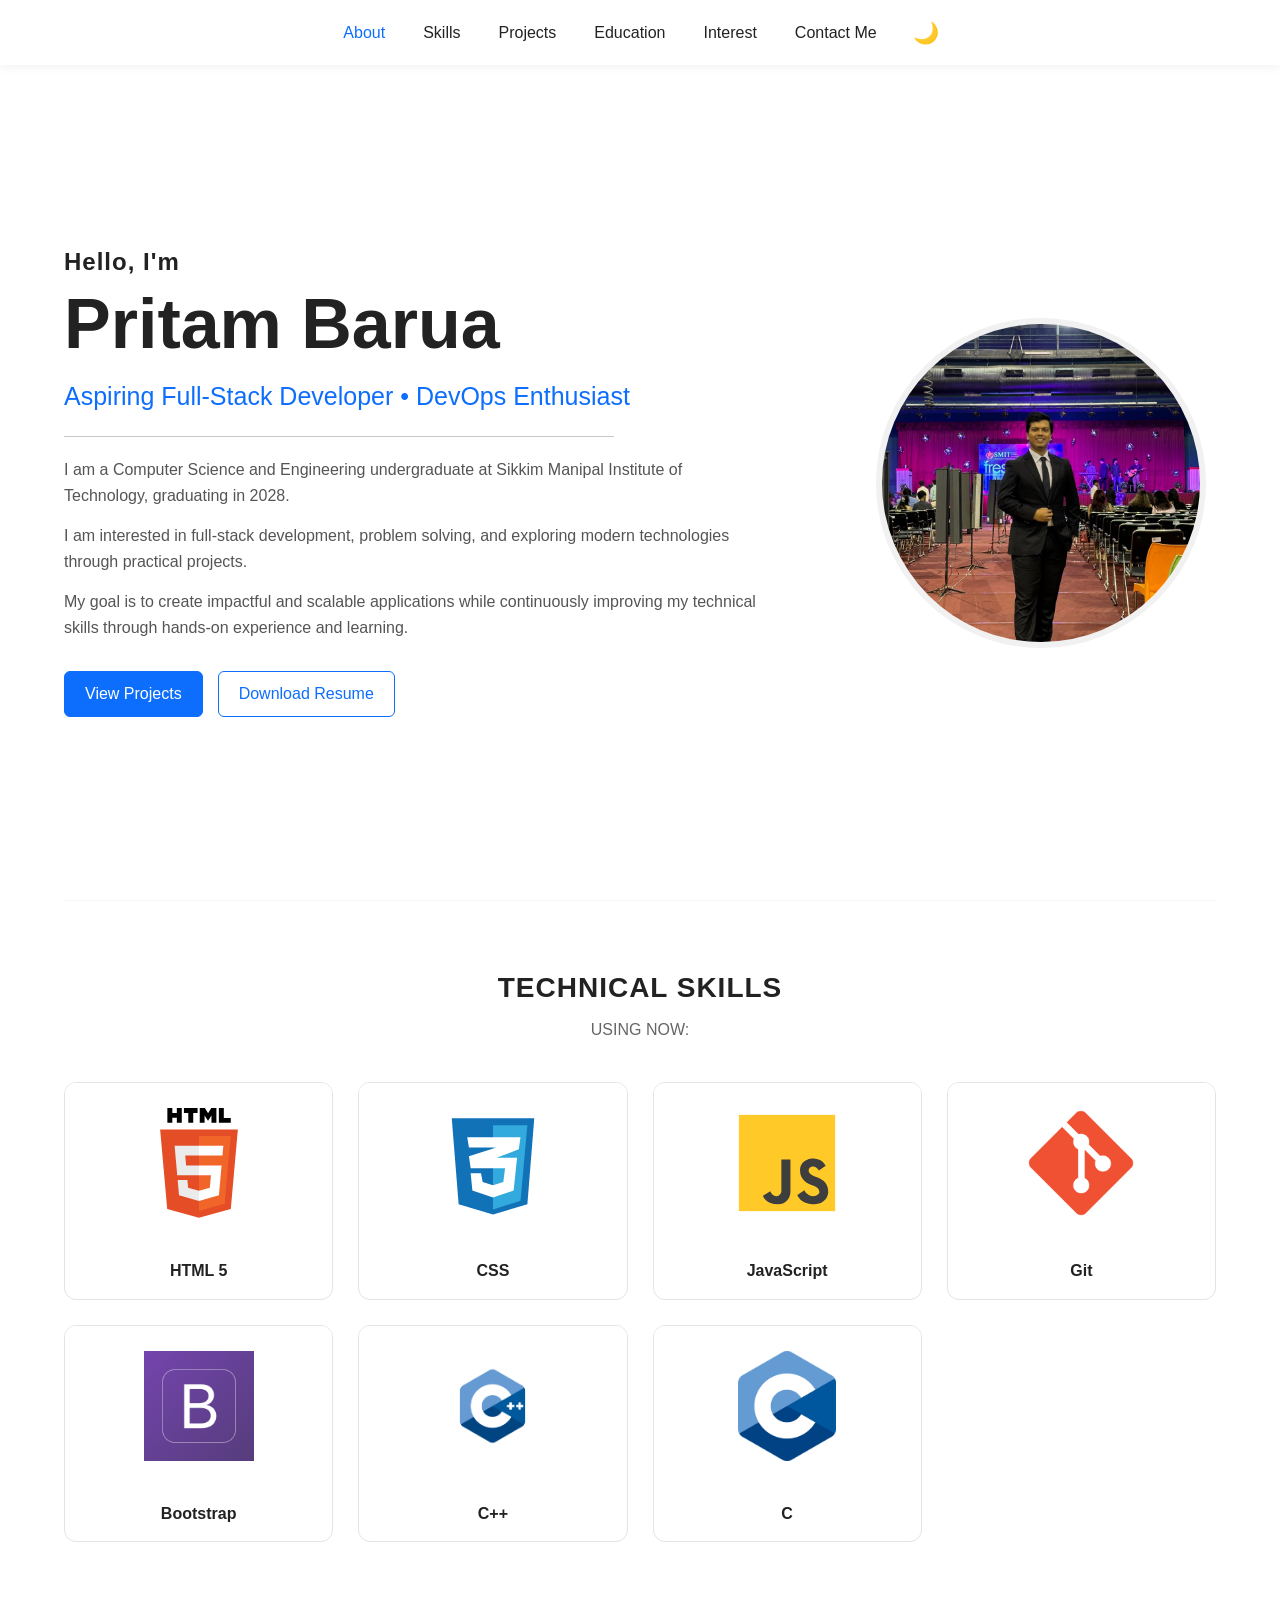
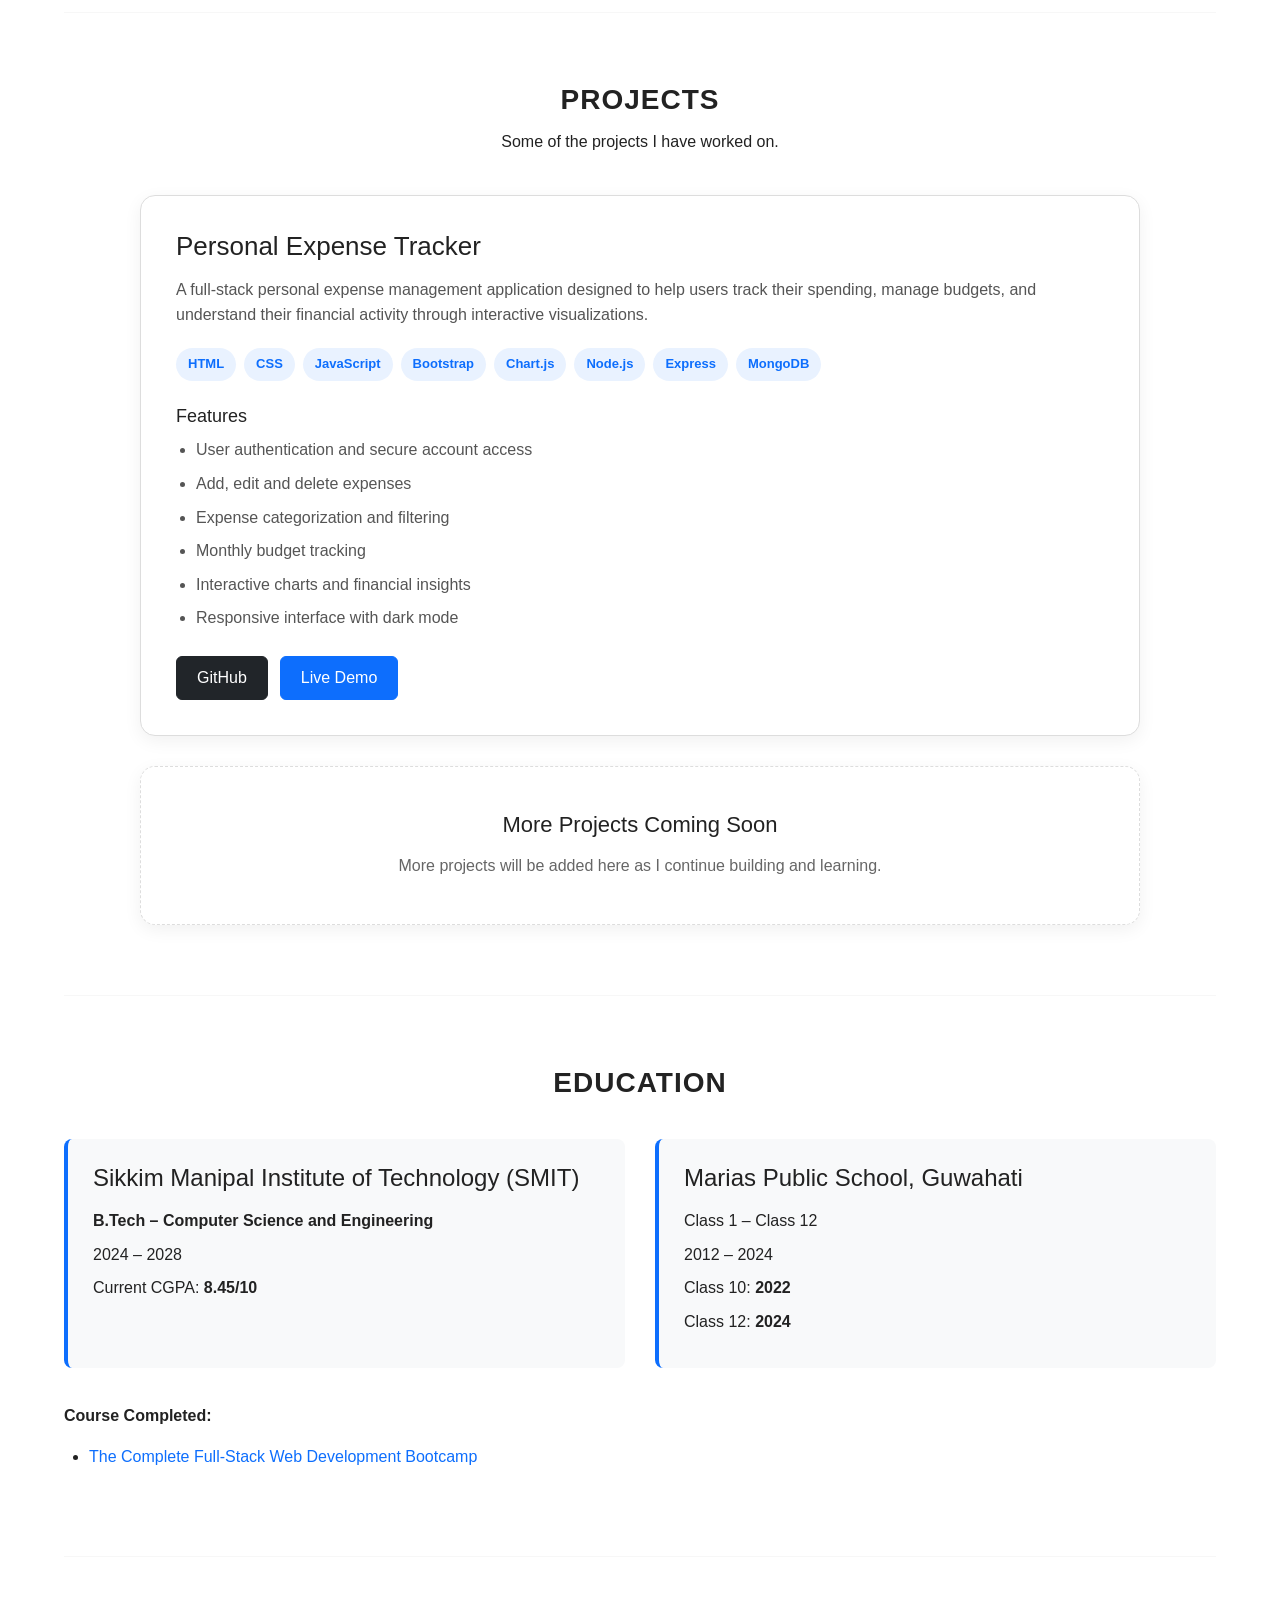
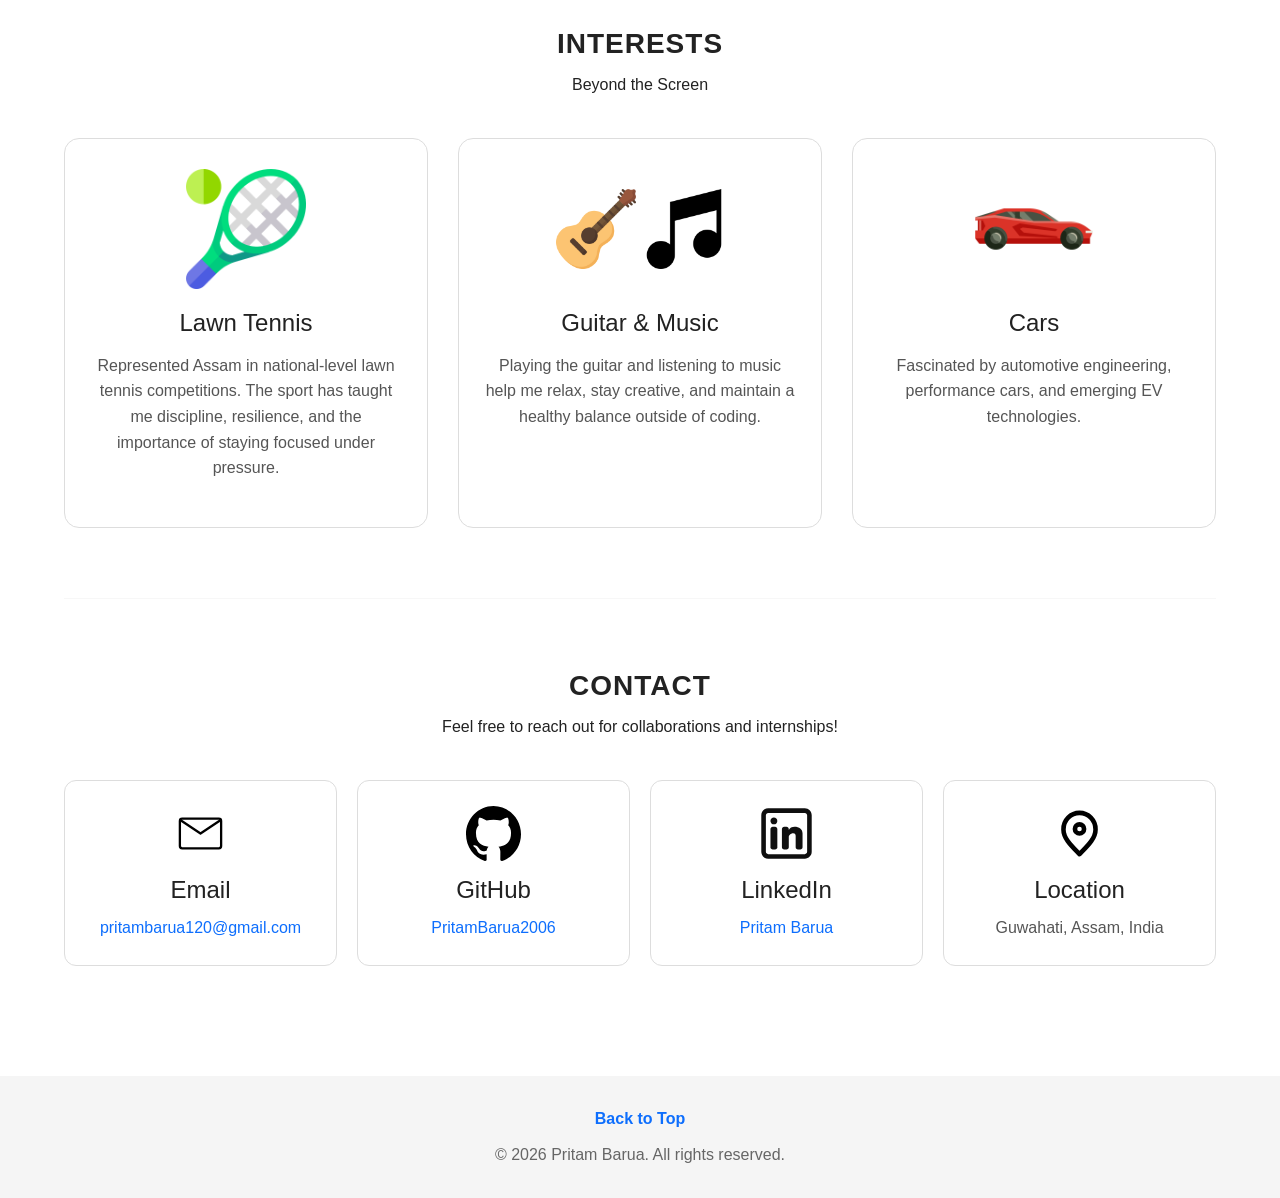
==== commit 5441f4b8: "Update index.html" ====
--- a/index.html
+++ b/index.html
@@ -445,7 +445,7 @@
             <div class="courses">
 
                 <p>
-                    <strong>Current Course:</strong>
+                    <strong>Course Completed:</strong>
                 </p>
 
                 <ul>
@@ -673,4 +673,4 @@
 
 </body>
 
-</html>+</html>
--- a/style.css
+++ b/style.css
@@ -10,7 +10,7 @@
 
 html {
     scroll-behavior: smooth;
-    scroll-padding-top: 80px;
+    scroll-padding-top: 90px;
 }
 
 body {
@@ -19,6 +19,9 @@
     color: #222222;
     line-height: 1.6;
     transition: background-color 0.3s ease, color 0.3s ease;
+
+    /* Space for fixed navbar */
+    padding-top: 65px;
 }
 
 a {
@@ -54,28 +57,42 @@
 
 
 /* =========================================================
-   NAVBAR
+   FIXED NAVBAR
 ========================================================= */
 
 .navbar-container {
     width: 100%;
+    height: 65px;
+
     background-color: #ffffff;
-    position: sticky;
+
+    position: fixed;
     top: 0;
+    left: 0;
+
     z-index: 1000;
+
     box-shadow: 0 2px 10px rgba(0, 0, 0, 0.06);
-    transition: background-color 0.3s ease;
+
+    transition:
+        background-color 0.3s ease,
+        box-shadow 0.3s ease;
 }
 
 .nav {
     width: 90%;
     max-width: 1200px;
+
+    height: 65px;
+
     margin: auto;
-    min-height: 65px;
+
     display: flex;
     align-items: center;
     justify-content: center;
+
     gap: 10px;
+
     flex-wrap: wrap;
 }
 
@@ -85,8 +102,11 @@
 
 .nav-link {
     color: #222222;
+
     font-weight: 500;
+
     padding: 10px 14px !important;
+
     transition: color 0.3s ease;
 }
 
@@ -101,9 +121,13 @@
 
 #theme-toggle {
     border: none;
+
     background: transparent;
+
     font-size: 21px;
+
     cursor: pointer;
+
     padding: 8px 12px;
 }
 
@@ -114,9 +138,11 @@
 
 #about {
     min-height: calc(100vh - 65px);
+
     display: flex;
     align-items: center;
     justify-content: space-between;
+
     gap: 70px;
 }
 
@@ -126,39 +152,53 @@
 
 .about-text h3 {
     text-align: left;
+
     font-size: 24px;
+
     margin-bottom: 5px;
 }
 
 .about-text h1 {
     font-size: clamp(40px, 6vw, 70px);
+
     font-weight: 700;
+
     margin-bottom: 10px;
 }
 
 .title {
     font-size: clamp(18px, 2.5vw, 25px);
+
     font-weight: 500;
+
     color: #0d6efd;
+
     margin-bottom: 20px;
 }
 
 .about-text hr {
     width: 100%;
+
     max-width: 550px;
+
     margin: 20px 0;
 }
 
 .about-me {
     max-width: 700px;
+
     margin-bottom: 15px;
+
     color: #555555;
 }
 
 .buttons {
     display: flex;
+
     gap: 15px;
+
     margin-top: 30px;
+
     flex-wrap: wrap;
 }
 
@@ -168,42 +208,57 @@
 
 .about-image {
     flex: 0 0 350px;
+
     display: flex;
+
     justify-content: center;
 }
 
 .about-image .image {
     width: 330px;
     height: 330px;
+
     object-fit: cover;
+
     border-radius: 50%;
+
     border: 6px solid #f1f1f1;
 }
 
 
 /* =========================================================
-   SKILLS
+   TECHNICAL SKILLS
 ========================================================= */
 
 #skills > p {
     text-align: center;
+
     margin-bottom: 40px;
+
     color: #666666;
 }
 
 .card-container {
     display: grid;
+
     grid-template-columns: repeat(4, 1fr);
+
     gap: 25px;
 }
 
 .skill-card {
     width: 100% !important;
+
     border: 1px solid #e4e4e4;
+
     border-radius: 12px;
+
     overflow: hidden;
+
     text-align: center;
+
     background-color: #ffffff;
+
     transition:
         transform 0.3s ease,
         box-shadow 0.3s ease,
@@ -212,15 +267,22 @@
 
 .skill-card:hover {
     transform: translateY(-7px);
-    box-shadow: 0 10px 25px rgba(0, 0, 0, 0.10);
+
+    box-shadow:
+        0 10px 25px rgba(0, 0, 0, 0.10);
 }
 
 .skill-card .card-img-top {
     height: 160px;
+
     width: 100%;
+
     object-fit: contain;
+
     padding: 25px;
+
     background-color: #ffffff;
+
     transition: background-color 0.3s ease;
 }
 
@@ -230,7 +292,10 @@
 
 .skill-card .card-text {
     font-weight: 600;
+
     margin: 0;
+
+    color: #222222;
 }
 
 
@@ -240,18 +305,28 @@
 
 .projects-container {
     display: grid;
+
     grid-template-columns: 1fr;
+
     gap: 30px;
+
     max-width: 1000px;
+
     margin: 40px auto 0;
 }
 
 .project-card {
     background-color: #ffffff;
+
     border: 1px solid #dddddd;
+
     border-radius: 15px;
+
     padding: 35px;
-    box-shadow: 0 5px 18px rgba(0, 0, 0, 0.06);
+
+    box-shadow:
+        0 5px 18px rgba(0, 0, 0, 0.06);
+
     transition:
         transform 0.3s ease,
         box-shadow 0.3s ease,
@@ -261,53 +336,70 @@
 
 .project-card:hover {
     transform: translateY(-5px);
-    box-shadow: 0 12px 30px rgba(0, 0, 0, 0.10);
+
+    box-shadow:
+        0 12px 30px rgba(0, 0, 0, 0.10);
 }
 
 .project-card h4 {
     font-size: 26px;
+
     margin-bottom: 15px;
 }
 
 .project-description {
     color: #555555;
+
     margin-bottom: 20px;
 }
 
 .project-tech {
     display: flex;
+
     flex-wrap: wrap;
+
     gap: 8px;
+
     margin-bottom: 25px;
 }
 
 .project-tech span {
     background-color: #e9f2ff;
+
     color: #0d6efd;
+
     padding: 6px 12px;
+
     border-radius: 20px;
+
     font-size: 13px;
+
     font-weight: 600;
 }
 
 .project-card h5 {
     font-size: 18px;
+
     margin-bottom: 10px;
 }
 
 .project-features {
     padding-left: 20px;
+
     margin-bottom: 25px;
 }
 
 .project-features li {
     margin-bottom: 8px;
+
     color: #555555;
 }
 
 .project-buttons {
     display: flex;
+
     gap: 12px;
+
     flex-wrap: wrap;
 }
 
@@ -317,7 +409,9 @@
 
 .project-coming {
     text-align: center;
+
     padding: 45px 25px;
+
     border-style: dashed;
 }
 
@@ -327,6 +421,7 @@
 
 .project-coming p {
     color: #666666;
+
     margin: 0;
 }
 
@@ -337,16 +432,23 @@
 
 .education-container {
     display: grid;
+
     grid-template-columns: repeat(2, 1fr);
+
     gap: 30px;
+
     margin-top: 40px;
 }
 
 .education-item {
     border-left: 4px solid #0d6efd;
+
     background-color: #f8f9fa;
+
     padding: 25px;
+
     border-radius: 8px;
+
     transition: background-color 0.3s ease;
 }
 
@@ -381,17 +483,25 @@
 
 .interest-grid {
     display: grid;
+
     grid-template-columns: repeat(3, 1fr);
+
     gap: 30px;
+
     margin-top: 40px;
 }
 
 .interest-card {
     text-align: center;
+
     padding: 30px 25px;
+
     border: 1px solid #dddddd;
+
     border-radius: 15px;
+
     background-color: #ffffff;
+
     transition:
         transform 0.3s ease,
         box-shadow 0.3s ease,
@@ -400,28 +510,37 @@
 
 .interest-card:hover {
     transform: translateY(-6px);
-    box-shadow: 0 10px 25px rgba(0, 0, 0, 0.08);
+
+    box-shadow:
+        0 10px 25px rgba(0, 0, 0, 0.08);
 }
 
 .interest-card > img {
     width: 120px;
     height: 120px;
+
     object-fit: contain;
+
     margin-bottom: 20px;
 }
 
 .music-images {
     height: 120px;
+
     display: flex;
+
     align-items: center;
     justify-content: center;
+
     gap: 8px;
+
     margin-bottom: 20px;
 }
 
 .music-images img {
     width: 80px;
     height: 100px;
+
     object-fit: contain;
 }
 
@@ -440,21 +559,29 @@
 
 .contact-subtitle {
     text-align: center;
+
     margin-bottom: 40px;
 }
 
 .contact-container {
     display: grid;
+
     grid-template-columns: repeat(4, 1fr);
+
     gap: 20px;
 }
 
 .contact-card {
     text-align: center;
+
     padding: 25px 15px;
+
     border: 1px solid #dddddd;
+
     border-radius: 12px;
+
     background-color: #ffffff;
+
     transition:
         transform 0.3s ease,
         background-color 0.3s ease;
@@ -467,7 +594,9 @@
 .contact-card img {
     width: 55px;
     height: 55px;
+
     object-fit: contain;
+
     margin-bottom: 15px;
 }
 
@@ -477,11 +606,13 @@
 
 .contact-card a {
     color: #0d6efd;
+
     word-break: break-word;
 }
 
 .contact-card p {
     margin: 0;
+
     color: #555555;
 }
 
@@ -492,30 +623,28 @@
 
 footer {
     margin-top: 40px;
+
     padding: 30px 20px;
+
     text-align: center;
+
     background-color: #f5f5f5;
+
     transition: background-color 0.3s ease;
 }
 
 footer p {
     margin-top: 10px;
+
     margin-bottom: 0;
+
     color: #666666;
 }
 
 .back-to-top {
     color: #0d6efd;
+
     font-weight: 600;
-}
-
-/* Fix skill card text in dark mode */
-body.dark .skill-card .card-text {
-    color: #ffffff;
-}
-
-body.dark .skill-card .card-body {
-    color: #ffffff;
 }
 
 
@@ -525,12 +654,18 @@
 
 body.dark {
     background-color: #121212;
+
     color: #eeeeee;
 }
+
+
+/* Navbar */
 
 body.dark .navbar-container {
     background-color: #181818;
-    box-shadow: 0 2px 10px rgba(0, 0, 0, 0.4);
+
+    box-shadow:
+        0 2px 10px rgba(0, 0, 0, 0.4);
 }
 
 body.dark .nav-link {
@@ -541,6 +676,13 @@
 body.dark .nav-link.active {
     color: #66aaff;
 }
+
+body.dark #theme-toggle {
+    color: #ffffff;
+}
+
+
+/* General text */
 
 body.dark .about-me,
 body.dark .project-description,
@@ -551,34 +693,95 @@
     color: #bbbbbb;
 }
 
+
+/* Title */
+
 body.dark .title {
     color: #66aaff;
 }
 
+
+/* Horizontal lines */
+
 body.dark .hr2 {
     border-top-color: #333333;
 }
 
-body.dark .skill-card,
-body.dark .project-card,
-body.dark .interest-card,
+
+/* Skill cards */
+
+body.dark .skill-card {
+    background-color: #1e1e1e;
+
+    border-color: #333333;
+}
+
+body.dark .skill-card .card-img-top {
+    background-color: #1e1e1e;
+}
+
+
+/* IMPORTANT:
+   Skill text stays visible in dark mode
+*/
+
+body.dark .skill-card .card-text {
+    color: #ffffff;
+}
+
+body.dark .skill-card .card-body {
+    color: #ffffff;
+}
+
+
+/* Project cards */
+
+body.dark .project-card {
+    background-color: #1e1e1e;
+
+    border-color: #333333;
+}
+
+
+/* Project technology tags */
+
+body.dark .project-tech span {
+    background-color: #172b45;
+
+    color: #66aaff;
+}
+
+
+/* Education */
+
+body.dark .education-item {
+    background-color: #1e1e1e;
+}
+
+
+/* Interests */
+
+body.dark .interest-card {
+    background-color: #1e1e1e;
+
+    border-color: #333333;
+}
+
+
+/* Contact */
+
 body.dark .contact-card {
     background-color: #1e1e1e;
+
     border-color: #333333;
 }
 
-body.dark .skill-card .card-img-top {
-    background-color: #1e1e1e;
-}
-
-body.dark .education-item {
-    background-color: #1e1e1e;
-}
-
-body.dark .project-tech span {
-    background-color: #172b45;
-    color: #66aaff;
-}
+body.dark .contact-card img {
+    filter: invert(1);
+}
+
+
+/* Footer */
 
 body.dark footer {
     background-color: #181818;
@@ -588,14 +791,6 @@
     color: #aaaaaa;
 }
 
-body.dark .contact-card img {
-    filter: invert(1);
-}
-
-body.dark #theme-toggle {
-    color: #ffffff;
-}
-
 
 /* =========================================================
    TABLET
@@ -604,7 +799,7 @@
 @media (max-width: 992px) {
 
     .nav {
-        padding: 10px 0;
+        padding: 0;
     }
 
     #about {
@@ -637,25 +832,39 @@
 
 @media (max-width: 768px) {
 
-    section {
-        width: 92%;
-        padding: 55px 0;
+    body {
+        padding-top: 110px;
+    }
+
+    .navbar-container {
+        height: auto;
+
+        min-height: 65px;
     }
 
     .nav {
         width: 95%;
+
+        min-height: 65px;
+
+        padding: 8px 0;
+
         gap: 2px;
     }
 
     .nav-link {
-        padding: 8px 9px !important;
+        padding: 7px 9px !important;
+
         font-size: 14px;
     }
 
     #about {
         min-height: auto;
+
         flex-direction: column-reverse;
+
         text-align: center;
+
         padding-top: 50px;
     }
 
@@ -687,6 +896,7 @@
 
     .card-container {
         grid-template-columns: repeat(2, 1fr);
+
         gap: 18px;
     }
 
@@ -715,17 +925,25 @@
 
 @media (max-width: 480px) {
 
+    body {
+        padding-top: 125px;
+    }
+
     .nav {
         justify-content: center;
+
+        gap: 0;
     }
 
     .nav-link {
         font-size: 13px;
-        padding: 7px 6px !important;
+
+        padding: 6px 6px !important;
     }
 
     #theme-toggle {
         font-size: 18px;
+
         padding: 6px;
     }
 
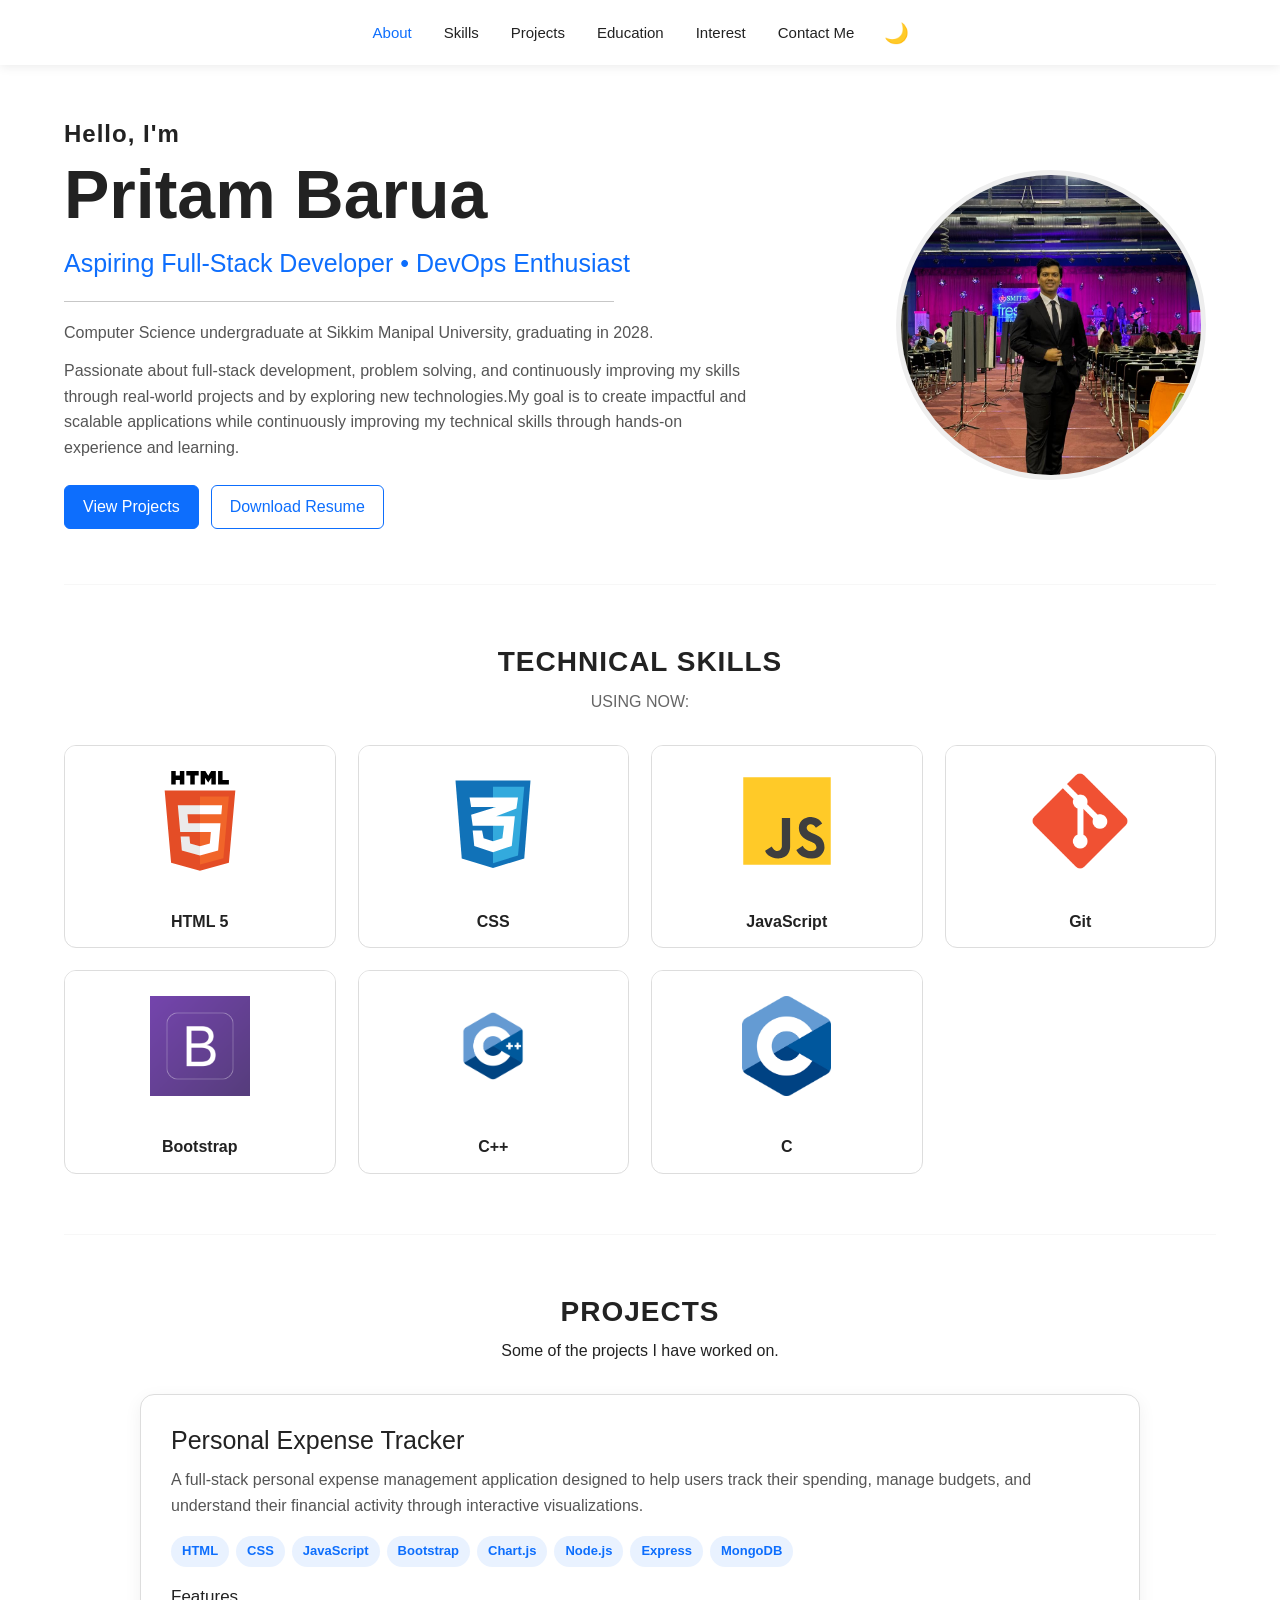
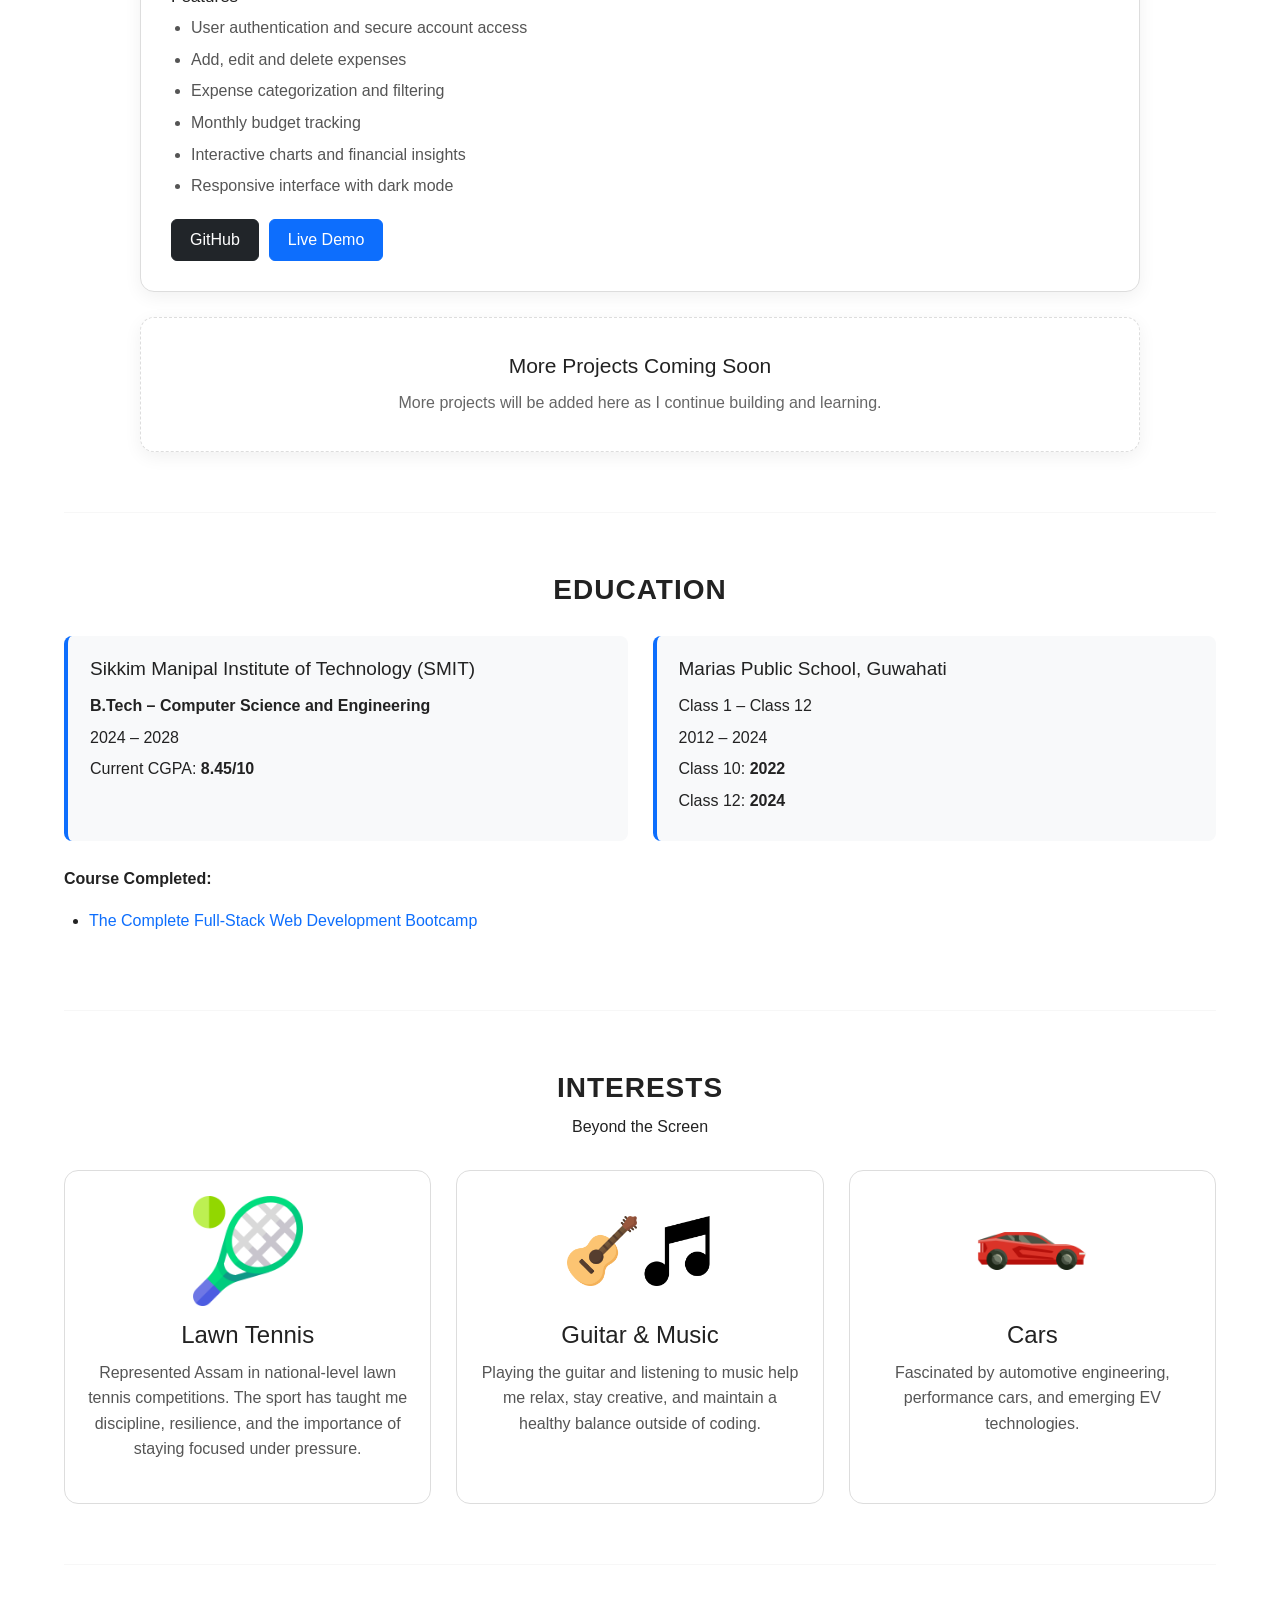
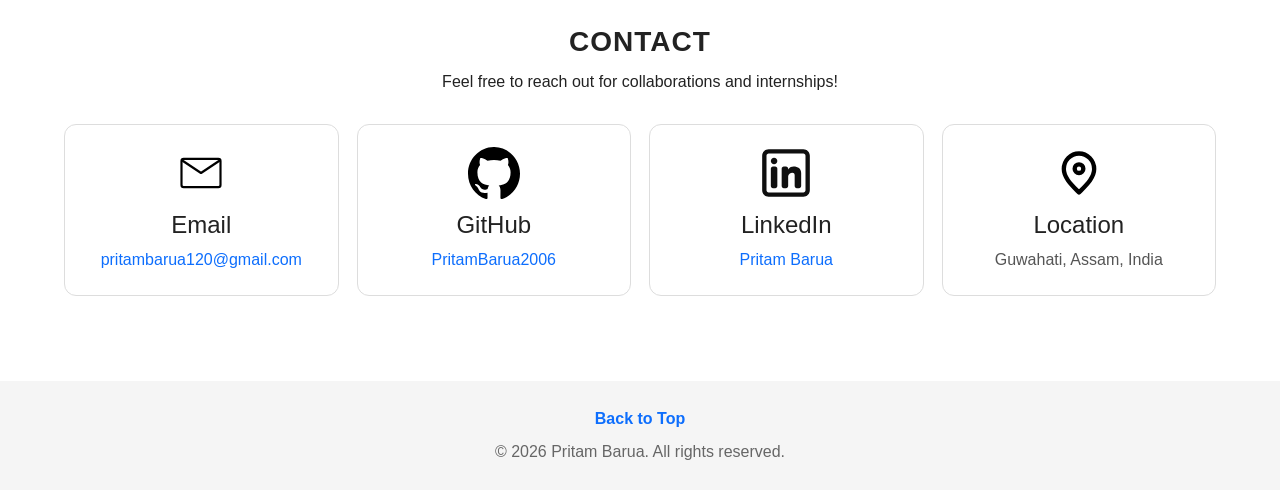
==== commit f57898d1: "Update index.html" ====
--- a/index.html
+++ b/index.html
@@ -86,19 +86,12 @@
                 <hr>
 
                 <p class="about-me">
-                    I am a Computer Science and Engineering undergraduate
-                    at Sikkim Manipal Institute of Technology, graduating in 2028.
+                  Computer Science undergraduate at Sikkim Manipal University, graduating in 2028.
                 </p>
 
                 <p class="about-me">
-                    I am interested in full-stack development, problem solving,
-                    and exploring modern technologies through practical projects.
-                </p>
-
-                <p class="about-me">
-                    My goal is to create impactful and scalable applications
-                    while continuously improving my technical skills through
-                    hands-on experience and learning.
+                    Passionate about full-stack development, problem solving, and continuously improving my skills through real-world projects and by exploring new technologies.My goal is to create impactful and scalable applications
+                    while continuously improving my technical skills through hands-on experience and learning.
                 </p>
 
                 <div class="buttons">
--- a/style.css
+++ b/style.css
@@ -1,5 +1,5 @@
 /* =========================================================
-   GENERAL
+   RESET / GENERAL
 ========================================================= */
 
 * {
@@ -10,7 +10,7 @@
 
 html {
     scroll-behavior: smooth;
-    scroll-padding-top: 90px;
+    scroll-padding-top: 80px;
 }
 
 body {
@@ -18,10 +18,8 @@
     background-color: #ffffff;
     color: #222222;
     line-height: 1.6;
+    padding-top: 65px;
     transition: background-color 0.3s ease, color 0.3s ease;
-
-    /* Space for fixed navbar */
-    padding-top: 65px;
 }
 
 a {
@@ -32,13 +30,13 @@
     width: 90%;
     max-width: 1200px;
     margin: 0 auto;
-    padding: 70px 0;
+    padding: 60px 0;
 }
 
 section h3 {
     text-align: center;
     font-weight: 700;
-    margin-bottom: 12px;
+    margin-bottom: 10px;
     letter-spacing: 1px;
 }
 
@@ -52,7 +50,7 @@
 
 .section-subtitle {
     text-align: center;
-    margin-bottom: 40px;
+    margin-bottom: 30px;
 }
 
 
@@ -64,15 +62,15 @@
     width: 100%;
     height: 65px;
 
-    background-color: #ffffff;
-
     position: fixed;
     top: 0;
     left: 0;
 
     z-index: 1000;
 
-    box-shadow: 0 2px 10px rgba(0, 0, 0, 0.06);
+    background-color: #ffffff;
+
+    box-shadow: 0 2px 10px rgba(0, 0, 0, 0.08);
 
     transition:
         background-color 0.3s ease,
@@ -82,18 +80,15 @@
 .nav {
     width: 90%;
     max-width: 1200px;
-
     height: 65px;
 
-    margin: auto;
+    margin: 0 auto;
 
     display: flex;
     align-items: center;
     justify-content: center;
 
-    gap: 10px;
-
-    flex-wrap: wrap;
+    gap: 8px;
 }
 
 .nav-item {
@@ -103,9 +98,10 @@
 .nav-link {
     color: #222222;
 
+    font-size: 15px;
     font-weight: 500;
 
-    padding: 10px 14px !important;
+    padding: 8px 12px !important;
 
     transition: color 0.3s ease;
 }
@@ -121,14 +117,13 @@
 
 #theme-toggle {
     border: none;
-
     background: transparent;
 
-    font-size: 21px;
+    font-size: 20px;
 
     cursor: pointer;
 
-    padding: 8px 12px;
+    padding: 7px 10px;
 }
 
 
@@ -136,14 +131,22 @@
    ABOUT
 ========================================================= */
 
+/*
+   IMPORTANT:
+   There is NO min-height: 100vh here.
+   This prevents the huge blank space on mobile.
+*/
+
 #about {
-    min-height: calc(100vh - 65px);
-
     display: flex;
+
     align-items: center;
     justify-content: space-between;
 
-    gap: 70px;
+    gap: 60px;
+
+    padding-top: 55px;
+    padding-bottom: 55px;
 }
 
 .about-text {
@@ -159,11 +162,11 @@
 }
 
 .about-text h1 {
-    font-size: clamp(40px, 6vw, 70px);
+    font-size: clamp(42px, 6vw, 68px);
 
     font-weight: 700;
 
-    margin-bottom: 10px;
+    margin-bottom: 8px;
 }
 
 .title {
@@ -173,56 +176,54 @@
 
     color: #0d6efd;
 
-    margin-bottom: 20px;
+    margin-bottom: 18px;
 }
 
 .about-text hr {
     width: 100%;
-
     max-width: 550px;
 
-    margin: 20px 0;
+    margin: 18px 0;
 }
 
 .about-me {
     max-width: 700px;
 
-    margin-bottom: 15px;
-
     color: #555555;
+
+    margin-bottom: 12px;
 }
 
 .buttons {
     display: flex;
 
-    gap: 15px;
-
-    margin-top: 30px;
+    gap: 12px;
+
+    margin-top: 25px;
 
     flex-wrap: wrap;
 }
 
 .buttons .btn {
-    padding: 10px 20px;
+    padding: 9px 18px;
 }
 
 .about-image {
-    flex: 0 0 350px;
+    flex: 0 0 330px;
 
     display: flex;
-
     justify-content: center;
 }
 
 .about-image .image {
-    width: 330px;
-    height: 330px;
+    width: 310px;
+    height: 310px;
 
     object-fit: cover;
 
     border-radius: 50%;
 
-    border: 6px solid #f1f1f1;
+    border: 5px solid #eeeeee;
 }
 
 
@@ -233,9 +234,9 @@
 #skills > p {
     text-align: center;
 
-    margin-bottom: 40px;
-
     color: #666666;
+
+    margin-bottom: 30px;
 }
 
 .card-container {
@@ -243,13 +244,13 @@
 
     grid-template-columns: repeat(4, 1fr);
 
-    gap: 25px;
+    gap: 22px;
 }
 
 .skill-card {
     width: 100% !important;
 
-    border: 1px solid #e4e4e4;
+    border: 1px solid #dddddd;
 
     border-radius: 12px;
 
@@ -258,74 +259,6 @@
     text-align: center;
 
     background-color: #ffffff;
-
-    transition:
-        transform 0.3s ease,
-        box-shadow 0.3s ease,
-        background-color 0.3s ease;
-}
-
-.skill-card:hover {
-    transform: translateY(-7px);
-
-    box-shadow:
-        0 10px 25px rgba(0, 0, 0, 0.10);
-}
-
-.skill-card .card-img-top {
-    height: 160px;
-
-    width: 100%;
-
-    object-fit: contain;
-
-    padding: 25px;
-
-    background-color: #ffffff;
-
-    transition: background-color 0.3s ease;
-}
-
-.skill-card .card-body {
-    padding: 15px;
-}
-
-.skill-card .card-text {
-    font-weight: 600;
-
-    margin: 0;
-
-    color: #222222;
-}
-
-
-/* =========================================================
-   PROJECTS
-========================================================= */
-
-.projects-container {
-    display: grid;
-
-    grid-template-columns: 1fr;
-
-    gap: 30px;
-
-    max-width: 1000px;
-
-    margin: 40px auto 0;
-}
-
-.project-card {
-    background-color: #ffffff;
-
-    border: 1px solid #dddddd;
-
-    border-radius: 15px;
-
-    padding: 35px;
-
-    box-shadow:
-        0 5px 18px rgba(0, 0, 0, 0.06);
 
     transition:
         transform 0.3s ease,
@@ -334,23 +267,88 @@
         border-color 0.3s ease;
 }
 
+.skill-card:hover {
+    transform: translateY(-6px);
+
+    box-shadow: 0 10px 25px rgba(0, 0, 0, 0.10);
+}
+
+.skill-card .card-img-top {
+    width: 100%;
+    height: 150px;
+
+    object-fit: contain;
+
+    padding: 25px;
+
+    background-color: #ffffff;
+
+    transition: background-color 0.3s ease;
+}
+
+.skill-card .card-body {
+    padding: 13px;
+}
+
+.skill-card .card-text {
+    color: #222222;
+
+    font-weight: 600;
+
+    margin: 0;
+}
+
+
+/* =========================================================
+   PROJECTS
+========================================================= */
+
+.projects-container {
+    display: grid;
+
+    grid-template-columns: 1fr;
+
+    gap: 25px;
+
+    max-width: 1000px;
+
+    margin: 30px auto 0;
+}
+
+.project-card {
+    background-color: #ffffff;
+
+    border: 1px solid #dddddd;
+
+    border-radius: 14px;
+
+    padding: 30px;
+
+    box-shadow: 0 5px 18px rgba(0, 0, 0, 0.06);
+
+    transition:
+        transform 0.3s ease,
+        box-shadow 0.3s ease,
+        background-color 0.3s ease,
+        border-color 0.3s ease;
+}
+
 .project-card:hover {
     transform: translateY(-5px);
 
-    box-shadow:
-        0 12px 30px rgba(0, 0, 0, 0.10);
+    box-shadow: 0 12px 30px rgba(0, 0, 0, 0.10);
 }
 
 .project-card h4 {
-    font-size: 26px;
-
-    margin-bottom: 15px;
+    font-size: 25px;
+
+    margin-bottom: 12px;
 }
 
 .project-description {
     color: #555555;
 
-    margin-bottom: 20px;
+    margin-bottom: 18px;
 }
 
 .project-tech {
@@ -358,9 +356,9 @@
 
     flex-wrap: wrap;
 
-    gap: 8px;
-
-    margin-bottom: 25px;
+    gap: 7px;
+
+    margin-bottom: 20px;
 }
 
 .project-tech span {
@@ -368,7 +366,7 @@
 
     color: #0d6efd;
 
-    padding: 6px 12px;
+    padding: 5px 11px;
 
     border-radius: 20px;
 
@@ -378,45 +376,45 @@
 }
 
 .project-card h5 {
-    font-size: 18px;
-
-    margin-bottom: 10px;
+    font-size: 17px;
+
+    margin-bottom: 8px;
 }
 
 .project-features {
     padding-left: 20px;
 
-    margin-bottom: 25px;
+    margin-bottom: 20px;
 }
 
 .project-features li {
-    margin-bottom: 8px;
-
     color: #555555;
+
+    margin-bottom: 6px;
 }
 
 .project-buttons {
     display: flex;
 
-    gap: 12px;
+    gap: 10px;
 
     flex-wrap: wrap;
 }
 
 .project-buttons .btn {
-    padding: 9px 20px;
+    padding: 8px 18px;
 }
 
 .project-coming {
     text-align: center;
 
-    padding: 45px 25px;
+    padding: 35px 20px;
 
     border-style: dashed;
 }
 
 .project-coming h4 {
-    font-size: 22px;
+    font-size: 21px;
 }
 
 .project-coming p {
@@ -435,9 +433,9 @@
 
     grid-template-columns: repeat(2, 1fr);
 
-    gap: 30px;
-
-    margin-top: 40px;
+    gap: 25px;
+
+    margin-top: 30px;
 }
 
 .education-item {
@@ -445,7 +443,7 @@
 
     background-color: #f8f9fa;
 
-    padding: 25px;
+    padding: 22px;
 
     border-radius: 8px;
 
@@ -453,15 +451,17 @@
 }
 
 .education-item h4 {
-    margin-bottom: 15px;
+    margin-bottom: 12px;
+
+    font-size: 19px;
 }
 
 .education-item p {
-    margin-bottom: 8px;
+    margin-bottom: 6px;
 }
 
 .courses {
-    margin-top: 35px;
+    margin-top: 25px;
 }
 
 .courses ul {
@@ -486,66 +486,66 @@
 
     grid-template-columns: repeat(3, 1fr);
 
-    gap: 30px;
-
-    margin-top: 40px;
+    gap: 25px;
+
+    margin-top: 30px;
 }
 
 .interest-card {
     text-align: center;
 
-    padding: 30px 25px;
+    padding: 25px 20px;
 
     border: 1px solid #dddddd;
 
-    border-radius: 15px;
+    border-radius: 14px;
 
     background-color: #ffffff;
 
     transition:
         transform 0.3s ease,
         box-shadow 0.3s ease,
-        background-color 0.3s ease;
+        background-color 0.3s ease,
+        border-color 0.3s ease;
 }
 
 .interest-card:hover {
-    transform: translateY(-6px);
-
-    box-shadow:
-        0 10px 25px rgba(0, 0, 0, 0.08);
+    transform: translateY(-5px);
+
+    box-shadow: 0 10px 25px rgba(0, 0, 0, 0.08);
 }
 
 .interest-card > img {
-    width: 120px;
-    height: 120px;
+    width: 110px;
+    height: 110px;
 
     object-fit: contain;
 
-    margin-bottom: 20px;
+    margin-bottom: 15px;
 }
 
 .music-images {
-    height: 120px;
+    height: 110px;
 
     display: flex;
 
     align-items: center;
     justify-content: center;
 
-    gap: 8px;
-
-    margin-bottom: 20px;
+    gap: 5px;
+
+    margin-bottom: 15px;
 }
 
 .music-images img {
-    width: 80px;
-    height: 100px;
+    width: 70px;
+    height: 95px;
 
     object-fit: contain;
 }
 
 .interest-card h4 {
-    margin-bottom: 15px;
+    margin-bottom: 10px;
 }
 
 .interest-card p {
@@ -560,7 +560,7 @@
 .contact-subtitle {
     text-align: center;
 
-    margin-bottom: 40px;
+    margin-bottom: 30px;
 }
 
 .contact-container {
@@ -568,13 +568,13 @@
 
     grid-template-columns: repeat(4, 1fr);
 
-    gap: 20px;
+    gap: 18px;
 }
 
 .contact-card {
     text-align: center;
 
-    padding: 25px 15px;
+    padding: 22px 12px;
 
     border: 1px solid #dddddd;
 
@@ -584,7 +584,8 @@
 
     transition:
         transform 0.3s ease,
-        background-color 0.3s ease;
+        background-color 0.3s ease,
+        border-color 0.3s ease;
 }
 
 .contact-card:hover {
@@ -592,16 +593,16 @@
 }
 
 .contact-card img {
-    width: 55px;
-    height: 55px;
+    width: 52px;
+    height: 52px;
 
     object-fit: contain;
 
-    margin-bottom: 15px;
+    margin-bottom: 12px;
 }
 
 .contact-card h4 {
-    margin-bottom: 10px;
+    margin-bottom: 7px;
 }
 
 .contact-card a {
@@ -622,9 +623,9 @@
 ========================================================= */
 
 footer {
-    margin-top: 40px;
-
-    padding: 30px 20px;
+    margin-top: 25px;
+
+    padding: 25px 20px;
 
     text-align: center;
 
@@ -634,7 +635,7 @@
 }
 
 footer p {
-    margin-top: 10px;
+    margin-top: 8px;
 
     margin-bottom: 0;
 
@@ -664,8 +665,7 @@
 body.dark .navbar-container {
     background-color: #181818;
 
-    box-shadow:
-        0 2px 10px rgba(0, 0, 0, 0.4);
+    box-shadow: 0 2px 10px rgba(0, 0, 0, 0.45);
 }
 
 body.dark .nav-link {
@@ -693,9 +693,6 @@
     color: #bbbbbb;
 }
 
-
-/* Title */
-
 body.dark .title {
     color: #66aaff;
 }
@@ -720,13 +717,10 @@
     background-color: #1e1e1e;
 }
 
-
-/* IMPORTANT:
-   Skill text stays visible in dark mode
-*/
+/* FIX: skill names remain visible */
 
 body.dark .skill-card .card-text {
-    color: #ffffff;
+    color: #ffffff !important;
 }
 
 body.dark .skill-card .card-body {
@@ -742,9 +736,6 @@
     border-color: #333333;
 }
 
-
-/* Project technology tags */
-
 body.dark .project-tech span {
     background-color: #172b45;
 
@@ -759,7 +750,7 @@
 }
 
 
-/* Interests */
+/* Interest cards */
 
 body.dark .interest-card {
     background-color: #1e1e1e;
@@ -768,7 +759,7 @@
 }
 
 
-/* Contact */
+/* Contact cards */
 
 body.dark .contact-card {
     background-color: #1e1e1e;
@@ -799,11 +790,17 @@
 @media (max-width: 992px) {
 
     .nav {
-        padding: 0;
+        gap: 4px;
+    }
+
+    .nav-link {
+        font-size: 14px;
+
+        padding: 8px 9px !important;
     }
 
     #about {
-        gap: 40px;
+        gap: 35px;
     }
 
     .about-image {
@@ -811,8 +808,8 @@
     }
 
     .about-image .image {
-        width: 270px;
-        height: 270px;
+        width: 260px;
+        height: 260px;
     }
 
     .card-container {
@@ -822,7 +819,6 @@
     .contact-container {
         grid-template-columns: repeat(2, 1fr);
     }
-
 }
 
 
@@ -832,156 +828,645 @@
 
 @media (max-width: 768px) {
 
+    /*
+       Navbar is fixed, so only a small amount of
+       space is reserved at the top.
+    */
+
     body {
-        padding-top: 110px;
+        padding-top: 60px;
     }
 
     .navbar-container {
-        height: auto;
-
-        min-height: 65px;
+        height: 60px;
+
+        min-height: 60px;
     }
 
     .nav {
-        width: 95%;
-
-        min-height: 65px;
-
-        padding: 8px 0;
-
-        gap: 2px;
+        width: 98%;
+
+        height: 60px;
+
+        min-height: 60px;
+
+        gap: 0;
+
+        padding: 3px 0;
     }
 
     .nav-link {
-        padding: 7px 9px !important;
-
-        font-size: 14px;
-    }
+        font-size: 12px;
+
+        padding: 6px 7px !important;
+    }
+
+    #theme-toggle {
+        font-size: 17px;
+
+        padding: 5px 7px;
+    }
+
+
+    /* =====================================================
+       MOBILE SECTIONS
+    ===================================================== */
+
+    section {
+        width: 92%;
+
+        padding: 32px 0;
+    }
+
+    .hr2 {
+        width: 92%;
+    }
+
+
+    /* =====================================================
+       MOBILE ABOUT
+    ===================================================== */
 
     #about {
-        min-height: auto;
-
-        flex-direction: column-reverse;
+
+        /* THE IMPORTANT FIX */
+
+        min-height: 0 !important;
+        height: auto !important;
+
+        margin: 0 auto !important;
+
+        padding-top: 30px !important;
+        padding-bottom: 30px !important;
+
+        display: flex !important;
+
+        flex-direction: column-reverse !important;
+
+        align-items: center !important;
+
+        justify-content: flex-start !important;
+
+        gap: 18px !important;
 
         text-align: center;
-
-        padding-top: 50px;
+    }
+
+    .about-text {
+        width: 100%;
+
+        flex: none !important;
     }
 
     .about-text h3 {
         text-align: center;
+
+        font-size: 17px;
+
+        margin-bottom: 2px;
+    }
+
+    .about-text h1 {
+        font-size: 34px;
+
+        margin-bottom: 5px;
+    }
+
+    .title {
+        font-size: 14px;
+
+        margin-bottom: 12px;
     }
 
     .about-text hr {
-        margin: 20px auto;
+        width: 80%;
+
+        margin: 12px auto;
     }
 
     .about-me {
-        margin-left: auto;
-        margin-right: auto;
+        max-width: 600px;
+
+        margin: 0 auto 10px;
+
+        font-size: 11px;
+
+        line-height: 1.5;
     }
 
     .about-image {
-        flex: none;
+        width: 100%;
+
+        flex: none !important;
+
+        display: flex;
+
+        justify-content: center;
     }
 
     .about-image .image {
-        width: 230px;
-        height: 230px;
+        width: 145px;
+        height: 145px;
+
+        border-width: 4px;
     }
 
     .buttons {
         justify-content: center;
+
+        gap: 8px;
+
+        margin-top: 15px;
+    }
+
+    .buttons .btn {
+        font-size: 11px;
+
+        padding: 7px 12px;
+    }
+
+
+    /* =====================================================
+       MOBILE SKILLS
+    ===================================================== */
+
+    #skills {
+        padding-top: 32px;
+        padding-bottom: 32px;
+    }
+
+    #skills h3,
+    #projects h3,
+    #education h3,
+    #interest h3,
+    #contact h3 {
+        font-size: 16px;
+
+        margin-bottom: 6px;
+    }
+
+    #skills > p {
+        font-size: 10px;
+
+        margin-bottom: 18px;
     }
 
     .card-container {
         grid-template-columns: repeat(2, 1fr);
 
-        gap: 18px;
+        gap: 9px;
+    }
+
+    .skill-card {
+        border-radius: 8px;
     }
 
     .skill-card .card-img-top {
-        height: 140px;
+        height: 90px;
+
+        padding: 14px;
+    }
+
+    .skill-card .card-body {
+        padding: 7px;
+    }
+
+    .skill-card .card-text {
+        font-size: 11px;
+    }
+
+
+    /* =====================================================
+       MOBILE PROJECTS
+    ===================================================== */
+
+    #projects {
+        padding-top: 32px;
+        padding-bottom: 32px;
+    }
+
+    .section-subtitle {
+        font-size: 10px;
+
+        margin-bottom: 18px;
+    }
+
+    .projects-container {
+        gap: 14px;
+
+        margin-top: 18px;
+    }
+
+    .project-card {
+        padding: 17px;
+
+        border-radius: 10px;
+    }
+
+    .project-card h4 {
+        font-size: 17px;
+
+        margin-bottom: 8px;
+    }
+
+    .project-description {
+        font-size: 10px;
+
+        line-height: 1.5;
+
+        margin-bottom: 12px;
+    }
+
+    .project-tech {
+        gap: 5px;
+
+        margin-bottom: 14px;
+    }
+
+    .project-tech span {
+        padding: 4px 7px;
+
+        font-size: 8px;
+    }
+
+    .project-card h5 {
+        font-size: 13px;
+
+        margin-bottom: 6px;
+    }
+
+    .project-features {
+        padding-left: 17px;
+
+        margin-bottom: 14px;
+    }
+
+    .project-features li {
+        font-size: 9px;
+
+        margin-bottom: 4px;
+    }
+
+    .project-buttons {
+        gap: 7px;
+    }
+
+    .project-buttons .btn {
+        font-size: 9px;
+
+        padding: 6px 11px;
+    }
+
+    .project-coming {
+        padding: 20px 12px;
+    }
+
+    .project-coming h4 {
+        font-size: 15px;
+    }
+
+    .project-coming p {
+        font-size: 9px;
+    }
+
+
+    /* =====================================================
+       MOBILE EDUCATION
+    ===================================================== */
+
+    #education {
+        padding-top: 32px;
+        padding-bottom: 32px;
     }
 
     .education-container {
         grid-template-columns: 1fr;
+
+        gap: 12px;
+
+        margin-top: 18px;
+    }
+
+    .education-item {
+        padding: 14px;
+
+        border-left-width: 3px;
+    }
+
+    .education-item h4 {
+        font-size: 13px;
+
+        margin-bottom: 7px;
+    }
+
+    .education-item p {
+        font-size: 9px;
+
+        margin-bottom: 4px;
+    }
+
+    .courses {
+        margin-top: 14px;
+
+        font-size: 9px;
+    }
+
+
+    /* =====================================================
+       MOBILE INTERESTS
+    ===================================================== */
+
+    #interest {
+        padding-top: 32px;
+        padding-bottom: 32px;
     }
 
     .interest-grid {
-        grid-template-columns: 1fr;
-    }
+        grid-template-columns: repeat(3, 1fr);
+
+        gap: 7px;
+
+        margin-top: 18px;
+    }
+
+    .interest-card {
+        padding: 11px 6px;
+
+        border-radius: 8px;
+    }
+
+    .interest-card > img {
+        width: 58px;
+        height: 58px;
+
+        margin-bottom: 7px;
+    }
+
+    .music-images {
+        height: 58px;
+
+        gap: 2px;
+
+        margin-bottom: 7px;
+    }
+
+    .music-images img {
+        width: 38px;
+        height: 52px;
+    }
+
+    .interest-card h4 {
+        font-size: 10px;
+
+        margin-bottom: 5px;
+    }
+
+    .interest-card p {
+        font-size: 7.5px;
+
+        line-height: 1.4;
+    }
+
+
+    /* =====================================================
+       MOBILE CONTACT
+    ===================================================== */
+
+    #contact {
+        padding-top: 32px;
+        padding-bottom: 32px;
+    }
+
+    .contact-subtitle {
+        font-size: 9px;
+
+        margin-bottom: 18px;
+    }
+
+    .contact-container {
+        grid-template-columns: repeat(2, 1fr);
+
+        gap: 7px;
+    }
+
+    .contact-card {
+        padding: 14px 7px;
+
+        border-radius: 8px;
+    }
+
+    .contact-card img {
+        width: 34px;
+        height: 34px;
+
+        margin-bottom: 6px;
+    }
+
+    .contact-card h4 {
+        font-size: 10px;
+
+        margin-bottom: 3px;
+    }
+
+    .contact-card a,
+    .contact-card p {
+        font-size: 7.5px;
+    }
+
+
+    /* =====================================================
+       MOBILE FOOTER
+    ===================================================== */
+
+    footer {
+        margin-top: 10px;
+
+        padding: 17px 10px;
+    }
+
+    footer p {
+        font-size: 8px;
+
+        margin-top: 4px;
+    }
+
+    .back-to-top {
+        font-size: 9px;
+    }
+}
+
+
+/* =========================================================
+   SMALL PHONES
+========================================================= */
+
+@media (max-width: 480px) {
+
+    body {
+        padding-top: 58px;
+    }
+
+    .navbar-container {
+        height: 58px;
+    }
+
+    .nav {
+        height: 58px;
+
+        min-height: 58px;
+    }
+
+    .nav-link {
+        font-size: 10px;
+
+        padding: 5px 5px !important;
+    }
+
+    #theme-toggle {
+        font-size: 15px;
+
+        padding: 4px 5px;
+    }
+
+
+    /* About */
+
+    #about {
+        padding-top: 25px !important;
+
+        padding-bottom: 25px !important;
+
+        gap: 15px !important;
+    }
+
+    .about-image .image {
+        width: 125px;
+        height: 125px;
+    }
+
+    .about-text h3 {
+        font-size: 14px;
+    }
+
+    .about-text h1 {
+        font-size: 29px;
+    }
+
+    .title {
+        font-size: 11px;
+    }
+
+    .about-me {
+        font-size: 9px;
+
+        line-height: 1.45;
+    }
+
+    .buttons {
+        margin-top: 10px;
+    }
+
+    .buttons .btn {
+        font-size: 9px;
+
+        padding: 5px 9px;
+    }
+
+
+    /* Skills */
+
+    .card-container {
+        gap: 7px;
+    }
+
+    .skill-card .card-img-top {
+        height: 75px;
+
+        padding: 11px;
+    }
+
+    .skill-card .card-body {
+        padding: 5px;
+    }
+
+    .skill-card .card-text {
+        font-size: 9px;
+    }
+
+
+    /* Projects */
 
     .project-card {
-        padding: 25px;
-    }
-
-}
-
-
-/* =========================================================
-   SMALL MOBILE
-========================================================= */
-
-@media (max-width: 480px) {
-
-    body {
-        padding-top: 125px;
-    }
-
-    .nav {
-        justify-content: center;
-
-        gap: 0;
-    }
-
-    .nav-link {
-        font-size: 13px;
-
-        padding: 6px 6px !important;
-    }
-
-    #theme-toggle {
-        font-size: 18px;
-
-        padding: 6px;
-    }
-
-    .about-image .image {
-        width: 190px;
-        height: 190px;
-    }
-
-    .about-text h1 {
-        font-size: 42px;
-    }
-
-    .title {
-        font-size: 18px;
-    }
-
-    .card-container {
-        grid-template-columns: 1fr;
-    }
+        padding: 14px;
+    }
+
+    .project-card h4 {
+        font-size: 15px;
+    }
+
+    .project-description {
+        font-size: 9px;
+    }
+
+    .project-features li {
+        font-size: 8px;
+    }
+
+
+    /* Interests */
+
+    .interest-grid {
+        gap: 5px;
+    }
+
+    .interest-card {
+        padding: 9px 4px;
+    }
+
+    .interest-card > img {
+        width: 48px;
+        height: 48px;
+    }
+
+    .music-images {
+        height: 48px;
+    }
+
+    .music-images img {
+        width: 31px;
+        height: 43px;
+    }
+
+    .interest-card h4 {
+        font-size: 8.5px;
+    }
+
+    .interest-card p {
+        font-size: 6.5px;
+    }
+
+
+    /* Contact */
 
     .contact-container {
-        grid-template-columns: 1fr;
-    }
-
-    .project-card {
-        padding: 20px;
-    }
-
-    .project-card h4 {
-        font-size: 22px;
-    }
-
-    .project-buttons {
-        flex-direction: column;
-    }
-
-    .project-buttons .btn {
-        width: 100%;
-    }
-
-}+        gap: 5px;
+    }
+
+    .contact-card {
+        padding: 11px 4px;
+    }
+
+    .contact-card img {
+        width: 29px;
+        height: 29px;
+    }
+
+    .contact-card h4 {
+        font-size: 8.5px;
+    }
+
+    .contact-card a,
+    .contact-card p {
+        font-size: 6.5px;
+    }
+}
